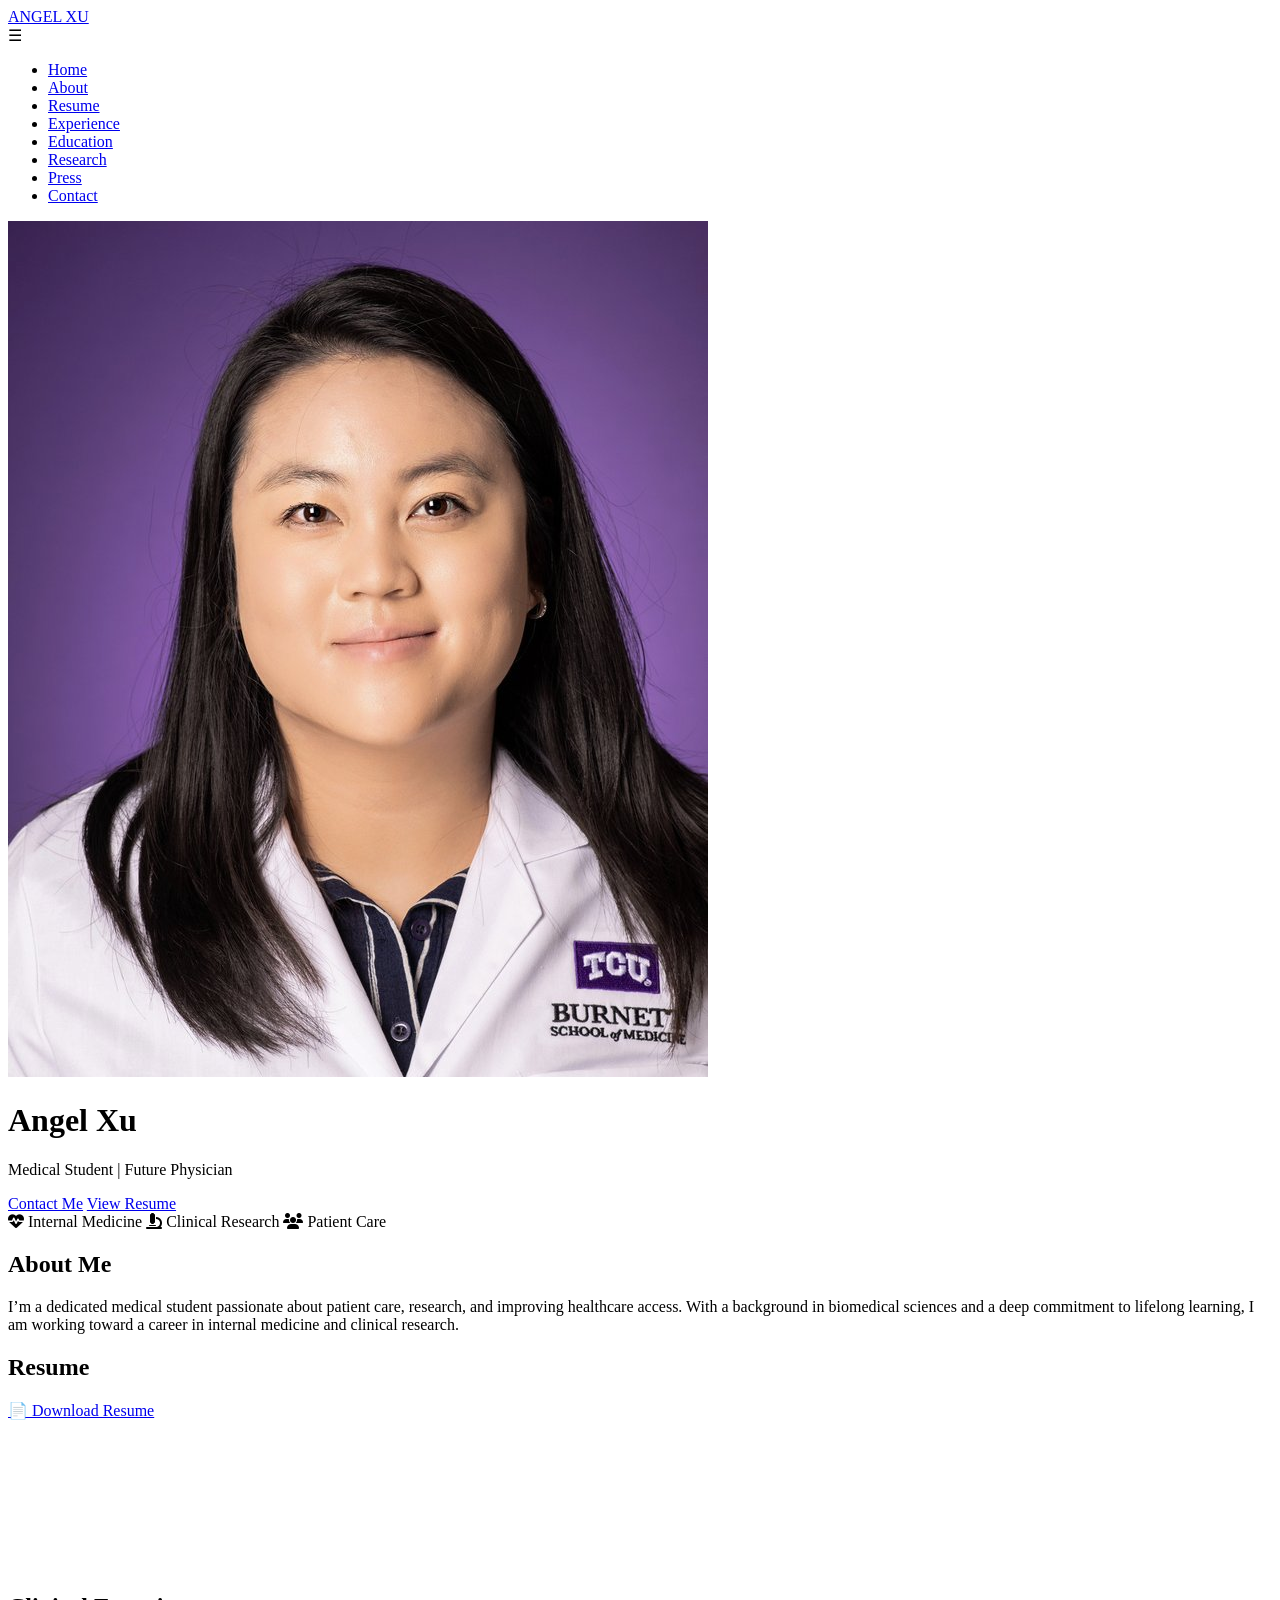
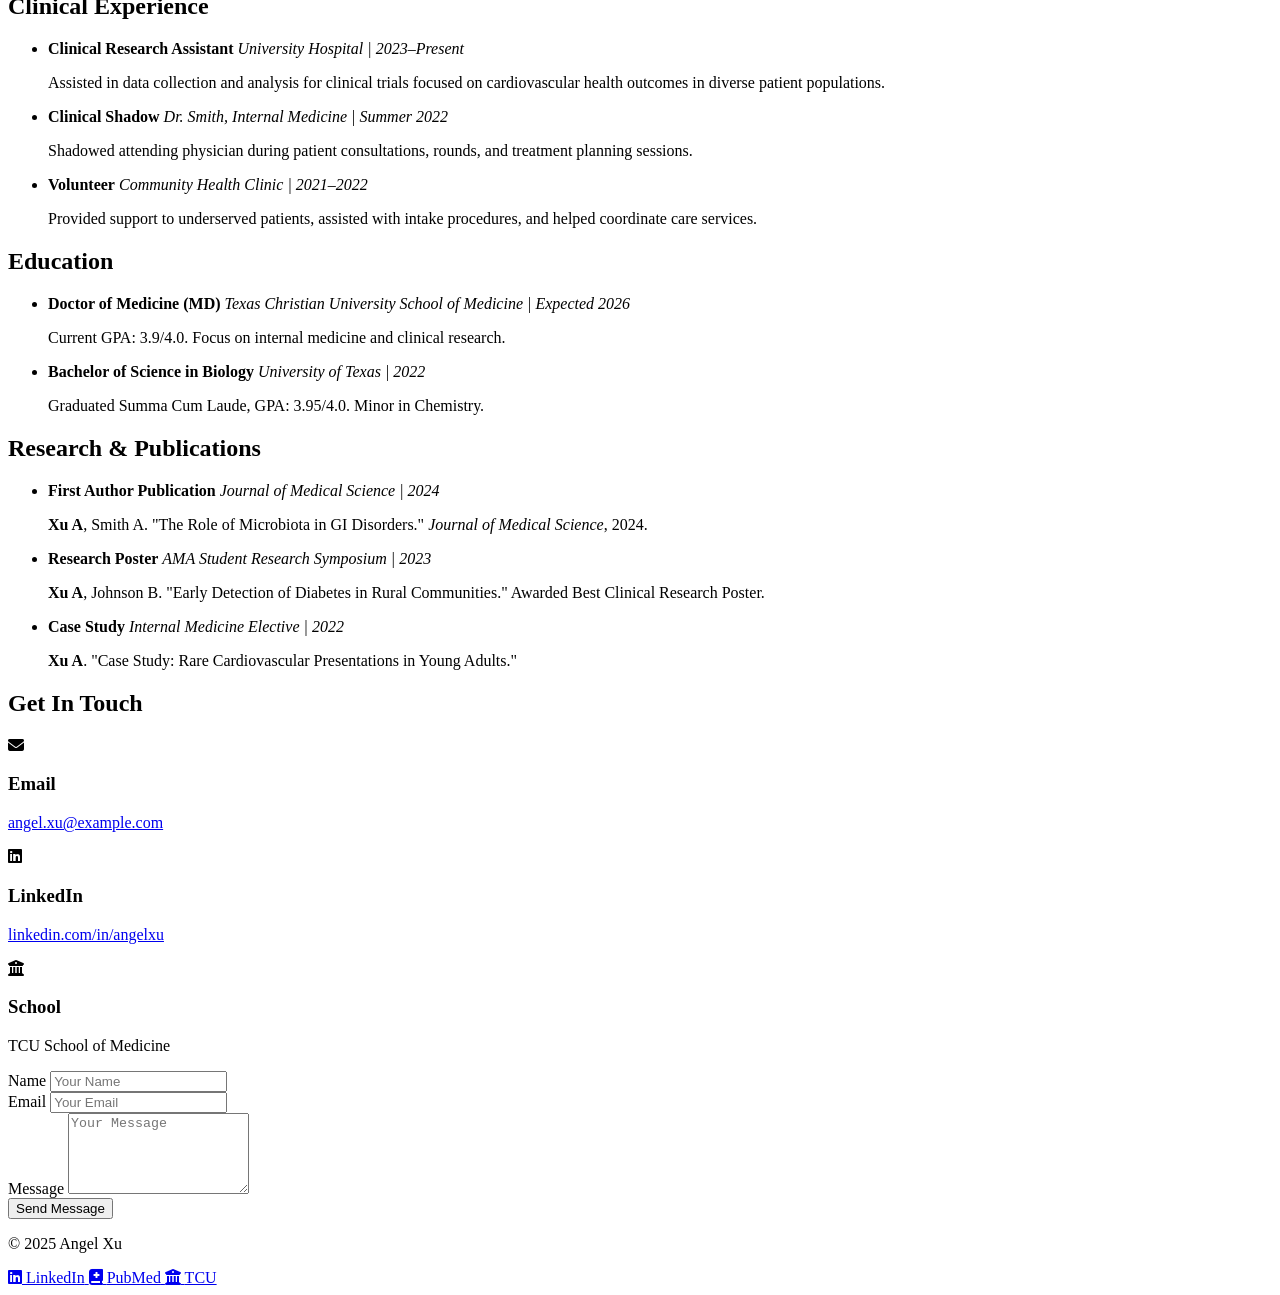
==== index.html @ 21e87ad9 "updates" ====
<!DOCTYPE html>
<html lang="en">
<head>
  <meta charset="UTF-8" />
  <meta name="viewport" content="width=device-width, initial-scale=1.0" />
  <title>Angel Xu | Medical Student</title>

  <!-- Fonts & Icons -->
  <link href="https://fonts.googleapis.com/css2?family=Inter:wght@400;600&family=Playfair+Display:wght@700&display=swap" rel="stylesheet">
  <link rel="stylesheet" href="https://cdnjs.cloudflare.com/ajax/libs/font-awesome/6.5.0/css/all.min.css">

  <!-- Stylesheet -->
  <link rel="stylesheet" href="style.css" />
</head>

<body>
  <!-- Navigation -->
  <nav>
    <div class="nav-container">
      <div class="nav-top">
        <a href="index.html" class="logo">ANGEL XU</a>
        <div class="menu-toggle" id="menu-toggle">&#9776;</div>
      </div>
      <ul class="nav-links" id="nav-links">
        <li><a href="/index.html" class="active">Home</a></li>
        <li><a href="/about.html">About</a></li>
        <li><a href="/resume.html">Resume</a></li>
        <li><a href="/experience.html">Experience</a></li>
        <li><a href="/education.html">Education</a></li>
        <li><a href="/research.html">Research</a></li>
        <li><a href="/press.html">Press</a></li>
        <li><a href="/contact.html">Contact</a></li>
      </ul>
    </div>
  </nav>

<!-- Hero Area using header tag instead of section -->
<header class="hero-area">
  <div class="profile-container">
    <div class="profile-content">
      <img src="/images/Angel_Sheu_Headshot.jpg" alt="Angel Xu Profile Photo" class="profile-img" />
      <div class="profile-text">
        <h1>Angel Xu</h1>
        <p class="tagline">Medical Student | Future Physician</p>
        <div class="profile-cta">
          <a href="#contact" class="primary-btn">Contact Me</a>
          <a href="/resume.html" class="secondary-btn">View Resume</a>
        </div>
      </div>
    </div>
    <div class="hero-badges">
      <span class="badge"><i class="fas fa-heartbeat"></i> Internal Medicine</span>
      <span class="badge"><i class="fas fa-microscope"></i> Clinical Research</span>
      <span class="badge"><i class="fas fa-users"></i> Patient Care</span>
    </div>
  </div>
</header>

  <!-- Main Content -->
  <main>
    <section id="about" class="card">
      <h2>About Me</h2>
      <p>
        I’m a dedicated medical student passionate about patient care, research, and improving healthcare access.
        With a background in biomedical sciences and a deep commitment to lifelong learning,
        I am working toward a career in internal medicine and clinical research.
      </p>
    </section>

    <section id="resume" class="card">
      <h2>Resume</h2>
      <a class="download-btn" href="resume.pdf" download>
        <span class="download-text">📄 Download Resume</span>
      </a>
      <div class="pdf-viewer">
        <iframe src="resume.pdf#toolbar=0" width="100%" height="100%" frameborder="0"></iframe>
      </div>
    </section>


<!-- Experience Section with improved format -->
<section id="experience" class="card">
  <h2>Clinical Experience</h2>
  <ul class="timeline-list">
    <li>
      <strong>Clinical Research Assistant</strong>
      <em>University Hospital | 2023–Present</em>
      <p>Assisted in data collection and analysis for clinical trials focused on cardiovascular health outcomes in diverse patient populations.</p>
    </li>
    <li>
      <strong>Clinical Shadow</strong>
      <em>Dr. Smith, Internal Medicine | Summer 2022</em>
      <p>Shadowed attending physician during patient consultations, rounds, and treatment planning sessions.</p>
    </li>
    <li>
      <strong>Volunteer</strong>
      <em>Community Health Clinic | 2021–2022</em>
      <p>Provided support to underserved patients, assisted with intake procedures, and helped coordinate care services.</p>
    </li>
  </ul>
</section>

<!-- Education Section with improved format -->
<section id="education" class="card">
  <h2>Education</h2>
  <ul class="timeline-list">
    <li>
      <strong>Doctor of Medicine (MD)</strong>
      <em>Texas Christian University School of Medicine | Expected 2026</em>
      <p>Current GPA: 3.9/4.0. Focus on internal medicine and clinical research.</p>
    </li>
    <li>
      <strong>Bachelor of Science in Biology</strong>
      <em>University of Texas | 2022</em>
      <p>Graduated Summa Cum Laude, GPA: 3.95/4.0. Minor in Chemistry.</p>
    </li>
  </ul>
</section>

<!-- Research Section with improved format -->
<section id="research" class="card">
  <h2>Research & Publications</h2>
  <ul class="timeline-list">
    <li>
      <strong>First Author Publication</strong>
      <em>Journal of Medical Science | 2024</em>
      <p><strong>Xu A</strong>, Smith A. "The Role of Microbiota in GI Disorders." <em>Journal of Medical Science</em>, 2024.</p>
    </li>
    <li>
      <strong>Research Poster</strong>
      <em>AMA Student Research Symposium | 2023</em>
      <p><strong>Xu A</strong>, Johnson B. "Early Detection of Diabetes in Rural Communities." Awarded Best Clinical Research Poster.</p>
    </li>
    <li>
      <strong>Case Study</strong>
      <em>Internal Medicine Elective | 2022</em>
      <p><strong>Xu A</strong>. "Case Study: Rare Cardiovascular Presentations in Young Adults."</p>
    </li>
  </ul>
</section>

<!-- Contact Section with Improved Icon Placement -->
<section id="contact" class="card">
  <h2>Get In Touch</h2>
  <div class="contact-container">
    <div class="contact-info">
      <div class="contact-item">
        <div class="contact-header">
          <i class="fas fa-envelope"></i>
          <h3>Email</h3>
        </div>
        <p><a href="mailto:angel.xu@example.com">angel.xu@example.com</a></p>
      </div>
      <div class="contact-item">
        <div class="contact-header">
          <i class="fab fa-linkedin"></i>
          <h3>LinkedIn</h3>
        </div>
        <p><a href="https://linkedin.com/in/angelxu" target="_blank">linkedin.com/in/angelxu</a></p>
      </div>
      <div class="contact-item">
        <div class="contact-header">
          <i class="fas fa-university"></i>
          <h3>School</h3>
        </div>
        <p>TCU School of Medicine</p>
      </div>
    </div>
    
    <div class="contact-form">
      <form id="contactForm">
        <div class="form-group">
          <label for="name">Name</label>
          <input type="text" id="name" placeholder="Your Name" required>
        </div>
        <div class="form-group">
          <label for="email">Email</label>
          <input type="email" id="email" placeholder="Your Email" required>
        </div>
        <div class="form-group">
          <label for="message">Message</label>
          <textarea id="message" placeholder="Your Message" rows="5" required></textarea>
        </div>
        <button type="submit" class="primary-btn">Send Message</button>
      </form>
    </div>
  </div>
</section>

  </main>

  <!-- Footer -->
  <footer>
    <p>&copy; 2025 Angel Xu</p>
    <div class="footer-content">
      <!-- Update with actual profile links -->
      <a href="https://www.linkedin.com/in/your-profile" target="_blank" aria-label="LinkedIn" class="footer-link swing">
        <i class="fab fa-linkedin"></i>
        <span>LinkedIn</span>
      </a>
      <a href="https://pubmed.ncbi.nlm.nih.gov/?term=Angelxu" target="_blank" aria-label="PubMed" class="footer-link swing">
        <i class="fas fa-book-medical"></i>
        <span>PubMed</span>
      </a>
      <a href="https://www.tcu.edu/" target="_blank" aria-label="TCU" class="footer-link swing">
        <i class="fas fa-university"></i>
        <span>TCU</span>
      </a>
    </div>
  </footer>

  <script>
    // Mobile navigation toggle
    document.getElementById('menu-toggle').addEventListener('click', function() {
      document.getElementById('nav-links').classList.toggle('active');
    });

    // Contact form handler
    // NOTE: this site has no backend, so this opens the visitor's email client
    // with the message pre-filled. Update CONTACT_EMAIL below to your real address.
    // For a form that submits without opening email (recommended long-term), wire this
    // up to a service like Formspree or Netlify Forms instead.
    const CONTACT_EMAIL = "angel.xu@example.com"; // TODO: replace with your real email

    document.getElementById('contactForm').addEventListener('submit', function(e) {
      e.preventDefault();

      const name = document.getElementById('name').value.trim();
      const email = document.getElementById('email').value.trim();
      const message = document.getElementById('message').value.trim();

      const subject = encodeURIComponent(`Portfolio contact from ${name}`);
      const body = encodeURIComponent(`${message}\n\n— ${name} (${email})`);

      window.location.href = `mailto:${CONTACT_EMAIL}?subject=${subject}&body=${body}`;
    });
  </script>
</body>
</html>
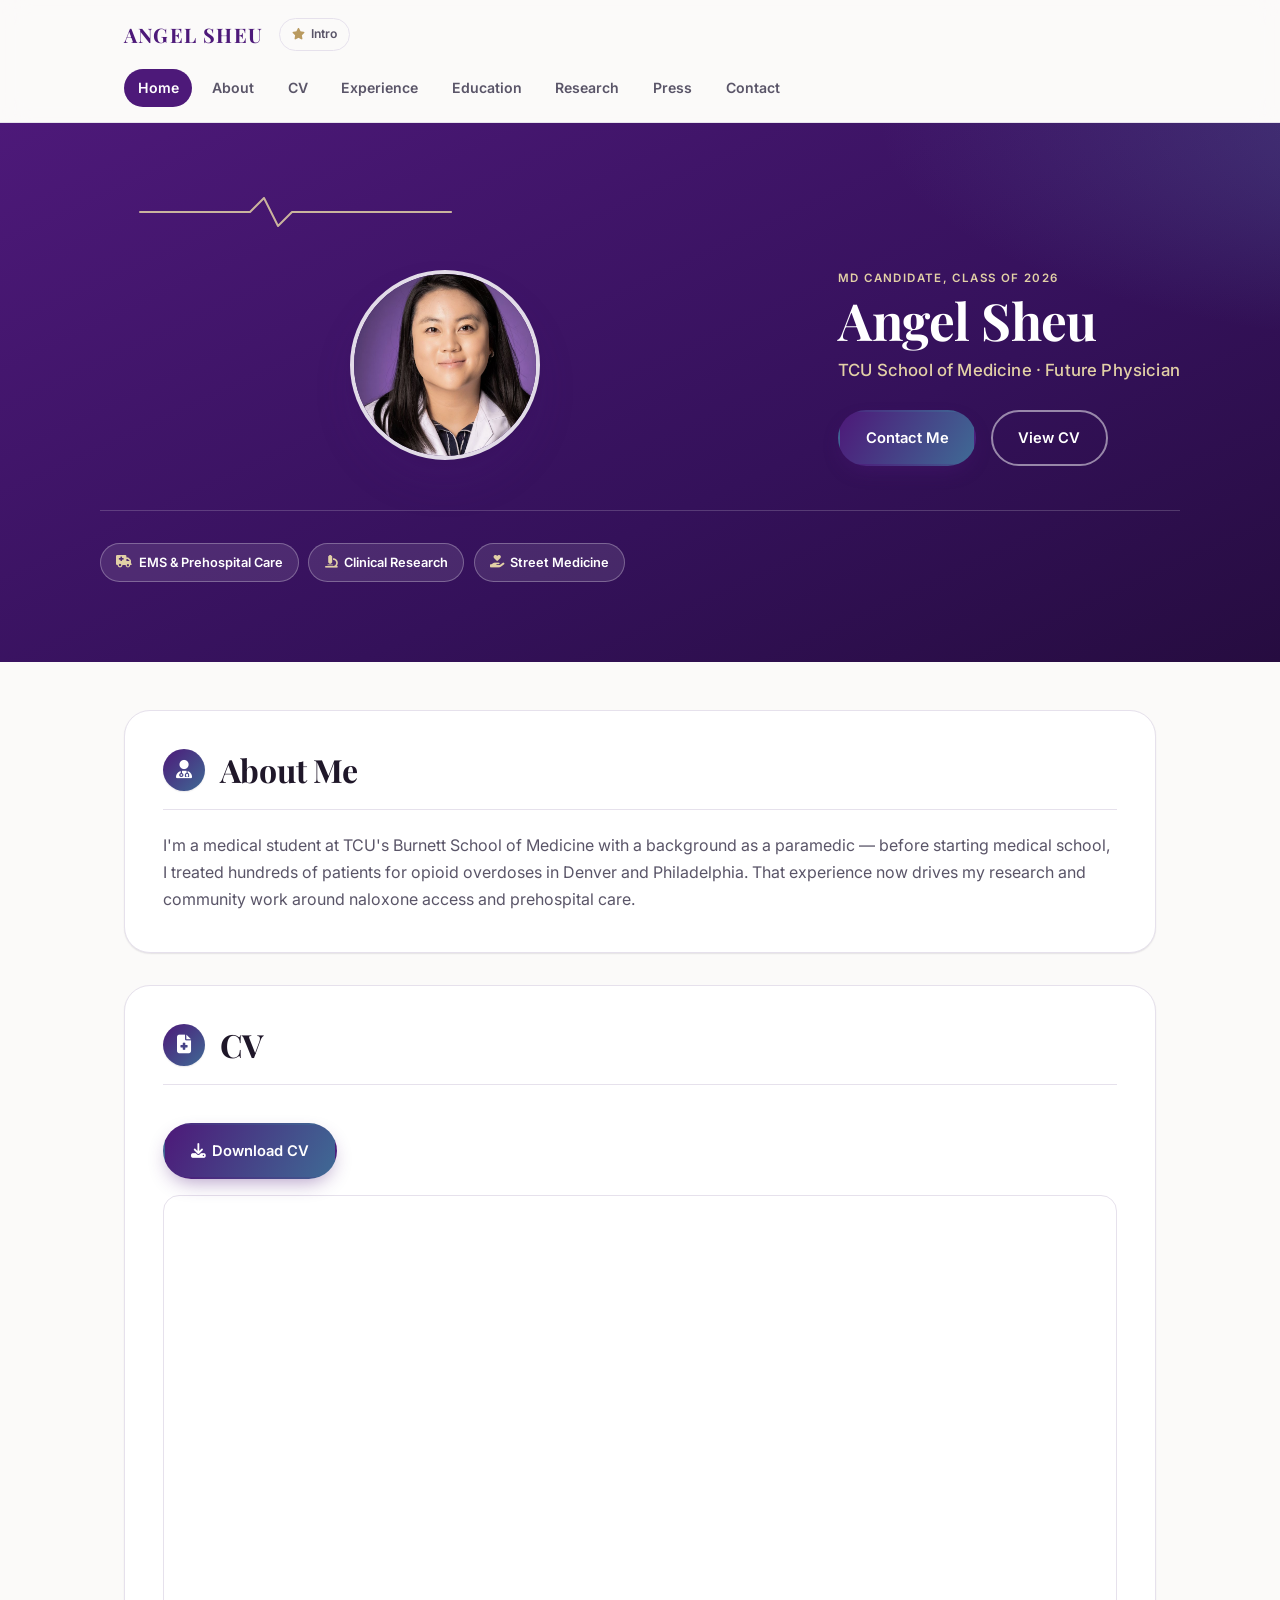
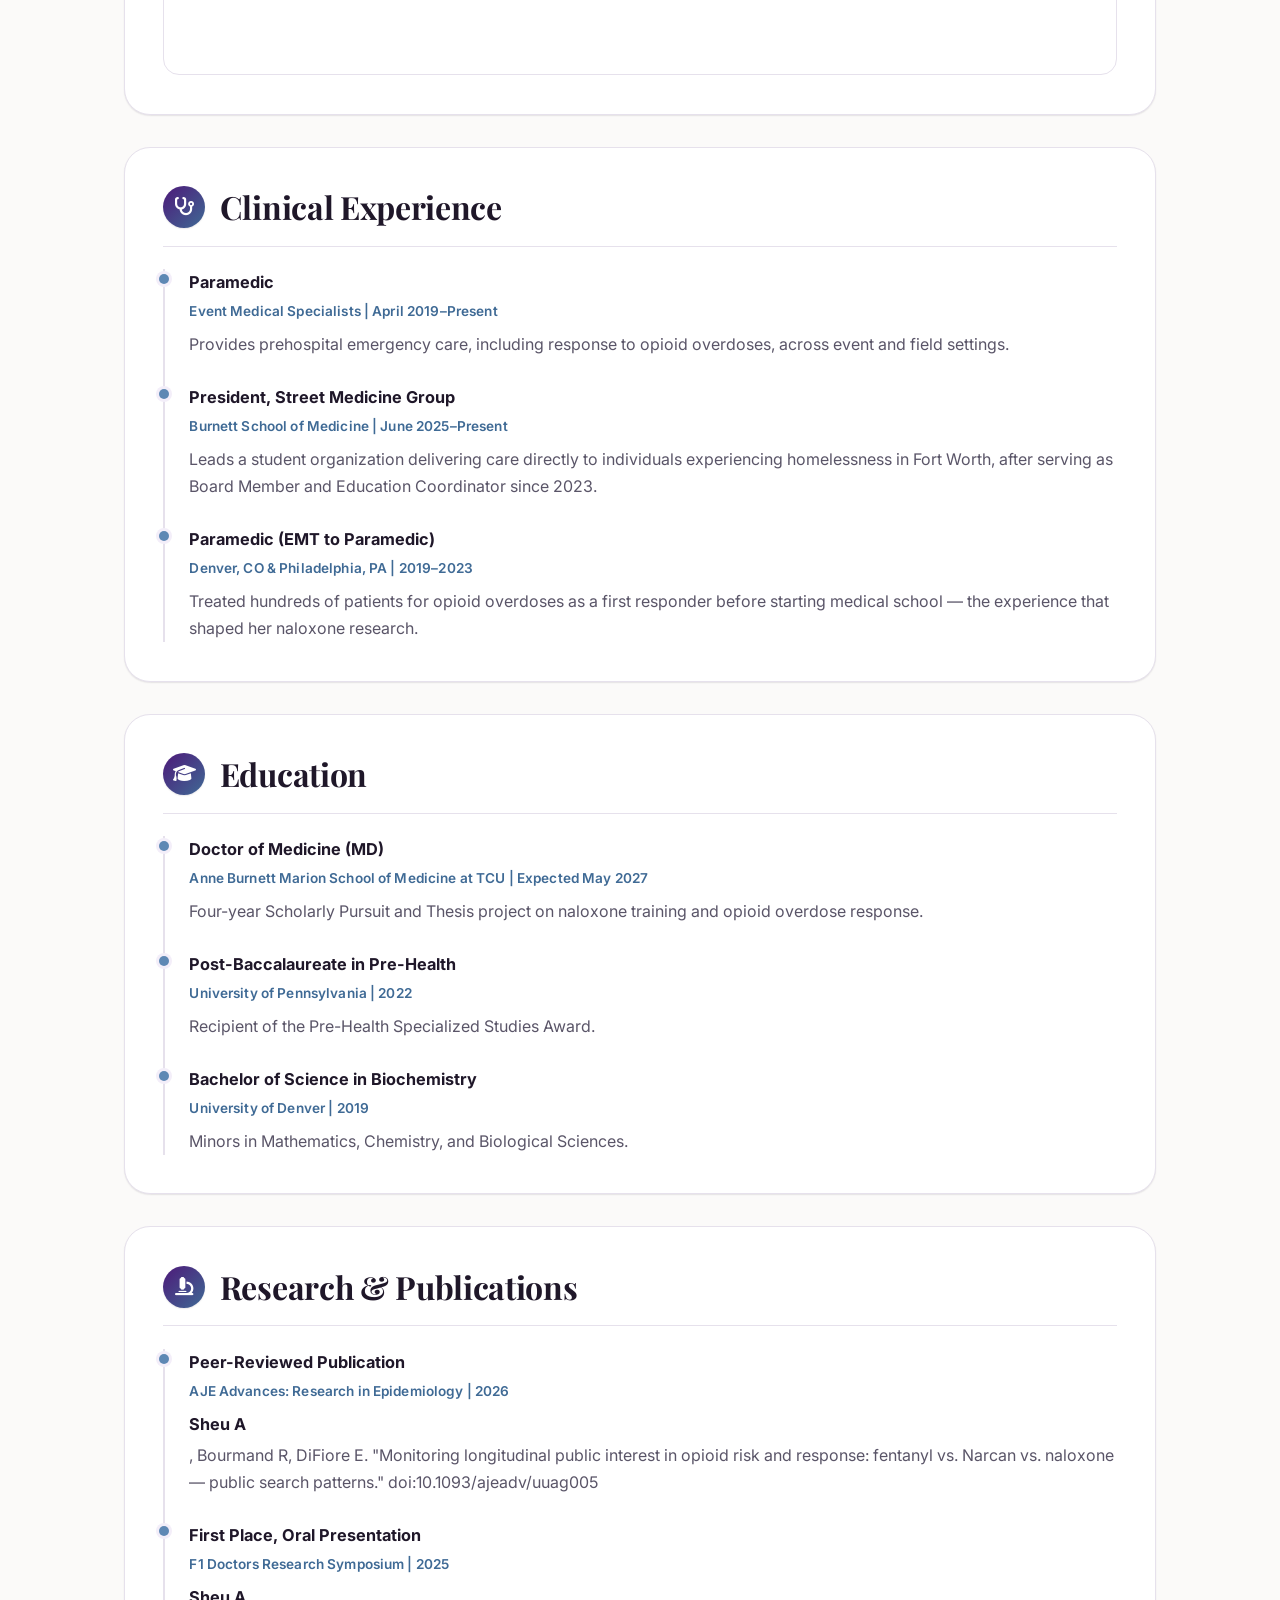
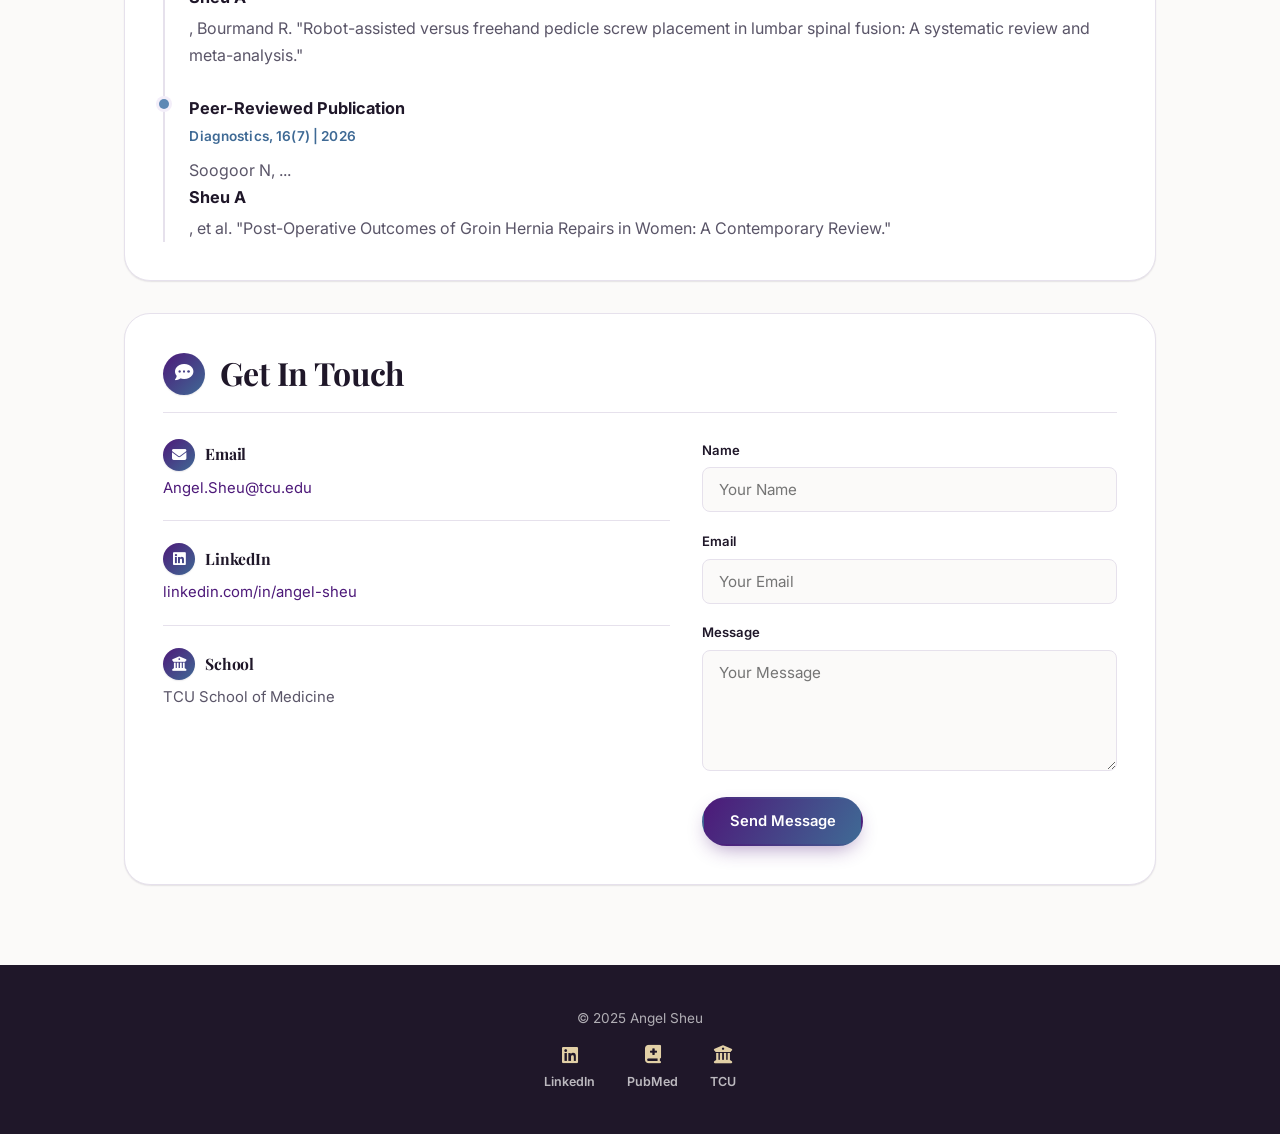
==== commit 04c02188: "update major" ====
--- a/index.html
+++ b/index.html
@@ -3,7 +3,12 @@
 <head>
   <meta charset="UTF-8" />
   <meta name="viewport" content="width=device-width, initial-scale=1.0" />
-  <title>Angel Xu | Medical Student</title>
+  <title>Angel Sheu | Medical Student</title>
+  <link rel="icon" type="image/svg+xml" href="favicon.svg">
+  <meta property="og:title" content="Angel Sheu | MD Candidate, TCU School of Medicine">
+  <meta property="og:description" content="Clinical experience, research, and education — the portfolio of a future physician at TCU School of Medicine.">
+  <meta property="og:image" content="images/Angel_Sheu_Headshot.jpg">
+  <meta property="og:type" content="website">
 
   <!-- Fonts & Icons -->
   <link href="https://fonts.googleapis.com/css2?family=Inter:wght@400;600&family=Playfair+Display:wght@700&display=swap" rel="stylesheet">
@@ -18,13 +23,18 @@
   <nav>
     <div class="nav-container">
       <div class="nav-top">
-        <a href="index.html" class="logo">ANGEL XU</a>
+        <div class="nav-brand">
+          <a href="index.html" class="logo">ANGEL SHEU</a>
+          <a href="landing.html" class="landing-link" aria-label="Back to landing page">
+            <i class="fas fa-star"></i><span>Intro</span>
+          </a>
+        </div>
         <div class="menu-toggle" id="menu-toggle">&#9776;</div>
       </div>
       <ul class="nav-links" id="nav-links">
         <li><a href="/index.html" class="active">Home</a></li>
         <li><a href="/about.html">About</a></li>
-        <li><a href="/resume.html">Resume</a></li>
+        <li><a href="/cv.html">CV</a></li>
         <li><a href="/experience.html">Experience</a></li>
         <li><a href="/education.html">Education</a></li>
         <li><a href="/research.html">Research</a></li>
@@ -37,111 +47,139 @@
 <!-- Hero Area using header tag instead of section -->
 <header class="hero-area">
   <div class="profile-container">
+    <svg class="ekg-line" viewBox="0 0 340 34" xmlns="http://www.w3.org/2000/svg" aria-hidden="true">
+      <path d="M0,17 L110,17 L124,3 L138,31 L152,17 L340,17" />
+    </svg>
     <div class="profile-content">
-      <img src="/images/Angel_Sheu_Headshot.jpg" alt="Angel Xu Profile Photo" class="profile-img" />
+      <img src="/images/Angel_Sheu_Headshot.jpg" alt="Angel Sheu Profile Photo" class="profile-img" />
       <div class="profile-text">
-        <h1>Angel Xu</h1>
-        <p class="tagline">Medical Student | Future Physician</p>
+        <span class="eyebrow" style="color: var(--buff);">MD Candidate, Class of 2026</span>
+        <h1>Angel Sheu</h1>
+        <p class="tagline">TCU School of Medicine · Future Physician</p>
         <div class="profile-cta">
           <a href="#contact" class="primary-btn">Contact Me</a>
-          <a href="/resume.html" class="secondary-btn">View Resume</a>
+          <a href="/cv.html" class="secondary-btn" style="border-color: rgba(255,255,255,0.5); color: #fff !important;">View CV</a>
         </div>
       </div>
     </div>
     <div class="hero-badges">
-      <span class="badge"><i class="fas fa-heartbeat"></i> Internal Medicine</span>
+      <span class="badge"><i class="fas fa-truck-medical"></i> EMS &amp; Prehospital Care</span>
       <span class="badge"><i class="fas fa-microscope"></i> Clinical Research</span>
-      <span class="badge"><i class="fas fa-users"></i> Patient Care</span>
+      <span class="badge"><i class="fas fa-hand-holding-heart"></i> Street Medicine</span>
     </div>
   </div>
 </header>
 
   <!-- Main Content -->
   <main>
+    <div class="container">
     <section id="about" class="card">
-      <h2>About Me</h2>
+      <div class="section-header">
+        <i class="fas fa-user-doctor"></i>
+        <h2>About Me</h2>
+      </div>
       <p>
-        I’m a dedicated medical student passionate about patient care, research, and improving healthcare access.
-        With a background in biomedical sciences and a deep commitment to lifelong learning,
-        I am working toward a career in internal medicine and clinical research.
+        I'm a medical student at TCU's Burnett School of Medicine with a background as a paramedic —
+        before starting medical school, I treated hundreds of patients for opioid overdoses in Denver and Philadelphia.
+        That experience now drives my research and community work around naloxone access and prehospital care.
       </p>
     </section>
 
-    <section id="resume" class="card">
-      <h2>Resume</h2>
-      <a class="download-btn" href="resume.pdf" download>
-        <span class="download-text">📄 Download Resume</span>
+    <section id="cv" class="card">
+      <div class="section-header">
+        <i class="fas fa-file-medical"></i>
+        <h2>CV</h2>
+      </div>
+      <a class="download-btn" href="CV%20(Angel%20Sheu).docx" download="CV (Angel Sheu).docx">
+        <span class="download-text"><i class="fas fa-download"></i> Download CV</span>
       </a>
       <div class="pdf-viewer">
-        <iframe src="resume.pdf#toolbar=0" width="100%" height="100%" frameborder="0"></iframe>
+        <iframe src="CV%20(Angel%20Sheu).pdf#toolbar=0" width="100%" height="100%" frameborder="0"></iframe>
       </div>
     </section>
 
 
 <!-- Experience Section with improved format -->
 <section id="experience" class="card">
-  <h2>Clinical Experience</h2>
+  <div class="section-header">
+    <i class="fas fa-stethoscope"></i>
+    <h2>Clinical Experience</h2>
+  </div>
   <ul class="timeline-list">
     <li>
-      <strong>Clinical Research Assistant</strong>
-      <em>University Hospital | 2023–Present</em>
-      <p>Assisted in data collection and analysis for clinical trials focused on cardiovascular health outcomes in diverse patient populations.</p>
-    </li>
-    <li>
-      <strong>Clinical Shadow</strong>
-      <em>Dr. Smith, Internal Medicine | Summer 2022</em>
-      <p>Shadowed attending physician during patient consultations, rounds, and treatment planning sessions.</p>
-    </li>
-    <li>
-      <strong>Volunteer</strong>
-      <em>Community Health Clinic | 2021–2022</em>
-      <p>Provided support to underserved patients, assisted with intake procedures, and helped coordinate care services.</p>
+      <strong>Paramedic</strong>
+      <em>Event Medical Specialists | April 2019–Present</em>
+      <p>Provides prehospital emergency care, including response to opioid overdoses, across event and field settings.</p>
+    </li>
+    <li>
+      <strong>President, Street Medicine Group</strong>
+      <em>Burnett School of Medicine | June 2025–Present</em>
+      <p>Leads a student organization delivering care directly to individuals experiencing homelessness in Fort Worth, after serving as Board Member and Education Coordinator since 2023.</p>
+    </li>
+    <li>
+      <strong>Paramedic (EMT to Paramedic)</strong>
+      <em>Denver, CO &amp; Philadelphia, PA | 2019–2023</em>
+      <p>Treated hundreds of patients for opioid overdoses as a first responder before starting medical school — the experience that shaped her naloxone research.</p>
     </li>
   </ul>
 </section>
 
 <!-- Education Section with improved format -->
 <section id="education" class="card">
-  <h2>Education</h2>
+  <div class="section-header">
+    <i class="fas fa-graduation-cap"></i>
+    <h2>Education</h2>
+  </div>
   <ul class="timeline-list">
     <li>
       <strong>Doctor of Medicine (MD)</strong>
-      <em>Texas Christian University School of Medicine | Expected 2026</em>
-      <p>Current GPA: 3.9/4.0. Focus on internal medicine and clinical research.</p>
-    </li>
-    <li>
-      <strong>Bachelor of Science in Biology</strong>
-      <em>University of Texas | 2022</em>
-      <p>Graduated Summa Cum Laude, GPA: 3.95/4.0. Minor in Chemistry.</p>
+      <em>Anne Burnett Marion School of Medicine at TCU | Expected May 2027</em>
+      <p>Four-year Scholarly Pursuit and Thesis project on naloxone training and opioid overdose response.</p>
+    </li>
+    <li>
+      <strong>Post-Baccalaureate in Pre-Health</strong>
+      <em>University of Pennsylvania | 2022</em>
+      <p>Recipient of the Pre-Health Specialized Studies Award.</p>
+    </li>
+    <li>
+      <strong>Bachelor of Science in Biochemistry</strong>
+      <em>University of Denver | 2019</em>
+      <p>Minors in Mathematics, Chemistry, and Biological Sciences.</p>
     </li>
   </ul>
 </section>
 
 <!-- Research Section with improved format -->
 <section id="research" class="card">
-  <h2>Research & Publications</h2>
+  <div class="section-header">
+    <i class="fas fa-microscope"></i>
+    <h2>Research & Publications</h2>
+  </div>
   <ul class="timeline-list">
     <li>
-      <strong>First Author Publication</strong>
-      <em>Journal of Medical Science | 2024</em>
-      <p><strong>Xu A</strong>, Smith A. "The Role of Microbiota in GI Disorders." <em>Journal of Medical Science</em>, 2024.</p>
-    </li>
-    <li>
-      <strong>Research Poster</strong>
-      <em>AMA Student Research Symposium | 2023</em>
-      <p><strong>Xu A</strong>, Johnson B. "Early Detection of Diabetes in Rural Communities." Awarded Best Clinical Research Poster.</p>
-    </li>
-    <li>
-      <strong>Case Study</strong>
-      <em>Internal Medicine Elective | 2022</em>
-      <p><strong>Xu A</strong>. "Case Study: Rare Cardiovascular Presentations in Young Adults."</p>
+      <strong>Peer-Reviewed Publication</strong>
+      <em>AJE Advances: Research in Epidemiology | 2026</em>
+      <p><strong>Sheu A</strong>, Bourmand R, DiFiore E. "Monitoring longitudinal public interest in opioid risk and response: fentanyl vs. Narcan vs. naloxone — public search patterns." doi:10.1093/ajeadv/uuag005</p>
+    </li>
+    <li>
+      <strong>First Place, Oral Presentation</strong>
+      <em>F1 Doctors Research Symposium | 2025</em>
+      <p><strong>Sheu A</strong>, Bourmand R. "Robot-assisted versus freehand pedicle screw placement in lumbar spinal fusion: A systematic review and meta-analysis."</p>
+    </li>
+    <li>
+      <strong>Peer-Reviewed Publication</strong>
+      <em>Diagnostics, 16(7) | 2026</em>
+      <p>Soogoor N, ... <strong>Sheu A</strong>, et al. "Post-Operative Outcomes of Groin Hernia Repairs in Women: A Contemporary Review."</p>
     </li>
   </ul>
 </section>
 
 <!-- Contact Section with Improved Icon Placement -->
 <section id="contact" class="card">
-  <h2>Get In Touch</h2>
+  <div class="section-header">
+    <i class="fas fa-comment-dots"></i>
+    <h2>Get In Touch</h2>
+  </div>
   <div class="contact-container">
     <div class="contact-info">
       <div class="contact-item">
@@ -149,18 +187,18 @@
           <i class="fas fa-envelope"></i>
           <h3>Email</h3>
         </div>
-        <p><a href="mailto:angel.xu@example.com">angel.xu@example.com</a></p>
+        <p><a href="mailto:Angel.Sheu@tcu.edu">Angel.Sheu@tcu.edu</a></p>
       </div>
       <div class="contact-item">
         <div class="contact-header">
           <i class="fab fa-linkedin"></i>
           <h3>LinkedIn</h3>
         </div>
-        <p><a href="https://linkedin.com/in/angelxu" target="_blank">linkedin.com/in/angelxu</a></p>
+        <p><a href="https://www.linkedin.com/in/angel-sheu-577776160/" target="_blank">linkedin.com/in/angel-sheu</a></p>
       </div>
       <div class="contact-item">
         <div class="contact-header">
-          <i class="fas fa-university"></i>
+          <i class="fas fa-building-columns"></i>
           <h3>School</h3>
         </div>
         <p>TCU School of Medicine</p>
@@ -187,53 +225,29 @@
   </div>
 </section>
 
+    </div>
   </main>
 
   <!-- Footer -->
   <footer>
-    <p>&copy; 2025 Angel Xu</p>
+    <p>&copy; 2025 Angel Sheu</p>
     <div class="footer-content">
       <!-- Update with actual profile links -->
-      <a href="https://www.linkedin.com/in/your-profile" target="_blank" aria-label="LinkedIn" class="footer-link swing">
+      <a href="https://www.linkedin.com/in/angel-sheu-577776160/" target="_blank" aria-label="LinkedIn" class="footer-link swing">
         <i class="fab fa-linkedin"></i>
         <span>LinkedIn</span>
       </a>
-      <a href="https://pubmed.ncbi.nlm.nih.gov/?term=Angelxu" target="_blank" aria-label="PubMed" class="footer-link swing">
+      <a href="https://pubmed.ncbi.nlm.nih.gov/?term=Sheu+Angel" target="_blank" aria-label="PubMed" class="footer-link swing">
         <i class="fas fa-book-medical"></i>
         <span>PubMed</span>
       </a>
       <a href="https://www.tcu.edu/" target="_blank" aria-label="TCU" class="footer-link swing">
-        <i class="fas fa-university"></i>
+        <i class="fas fa-building-columns"></i>
         <span>TCU</span>
       </a>
     </div>
   </footer>
 
-  <script>
-    // Mobile navigation toggle
-    document.getElementById('menu-toggle').addEventListener('click', function() {
-      document.getElementById('nav-links').classList.toggle('active');
-    });
-
-    // Contact form handler
-    // NOTE: this site has no backend, so this opens the visitor's email client
-    // with the message pre-filled. Update CONTACT_EMAIL below to your real address.
-    // For a form that submits without opening email (recommended long-term), wire this
-    // up to a service like Formspree or Netlify Forms instead.
-    const CONTACT_EMAIL = "angel.xu@example.com"; // TODO: replace with your real email
-
-    document.getElementById('contactForm').addEventListener('submit', function(e) {
-      e.preventDefault();
-
-      const name = document.getElementById('name').value.trim();
-      const email = document.getElementById('email').value.trim();
-      const message = document.getElementById('message').value.trim();
-
-      const subject = encodeURIComponent(`Portfolio contact from ${name}`);
-      const body = encodeURIComponent(`${message}\n\n— ${name} (${email})`);
-
-      window.location.href = `mailto:${CONTACT_EMAIL}?subject=${subject}&body=${body}`;
-    });
-  </script>
+  <script src="script.js" defer></script>
 </body>
 </html>
--- a/style.css
+++ b/style.css
@@ -0,0 +1,1532 @@
+/* ==========================================================================
+   Angel Sheu — Medical Student Portfolio
+   Design system grounded in TCU's official brand palette:
+   Horned Frog Purple (primary) + Trinity Blue & Brick Buff (Executive
+   secondary palette) — https://brand.tcu.edu
+   ========================================================================== */
+
+/* ---------- Design Tokens ---------- */
+:root {
+  /* TCU brand colors */
+  --purple: #4d1979;          /* Horned Frog Purple — PMS 268 C, official TCU primary */
+  --purple-deep: #34115a;     /* darker step for gradients & hover states */
+  --purple-pale: #f3eef9;     /* light tint for backgrounds, badge fills */
+  --purple-pale-2: #ece2f5;
+  --blue: #5e88b4;            /* Trinity Blue — TCU Executive secondary palette */
+  --blue-deep: #3f6a95;
+  --buff: #e2d0a6;            /* TCU Brick Buff — TCU Executive secondary palette */
+  --buff-deep: #b99a5f;
+
+  /* Neutrals */
+  --ink: #1f1729;             /* near-black w/ warm purple undertone, for headings */
+  --slate: #5a5568;           /* muted body copy */
+  --slate-light: #8b8696;
+  --line: #e6e1ec;            /* hairline borders/dividers */
+  --paper: #fbfaf9;           /* page background */
+  --white: #ffffff;
+
+  /* Type */
+  --font-display: 'Playfair Display', Georgia, 'Times New Roman', serif;
+  --font-body: 'Inter', -apple-system, BlinkMacSystemFont, 'Segoe UI', sans-serif;
+
+  /* Elevation */
+  --shadow-sm: 0 1px 2px rgba(31, 23, 41, 0.06), 0 1px 1px rgba(31, 23, 41, 0.04);
+  --shadow-md: 0 10px 30px -8px rgba(77, 25, 121, 0.16), 0 2px 8px rgba(31, 23, 41, 0.05);
+  --shadow-lg: 0 24px 48px -12px rgba(77, 25, 121, 0.22), 0 4px 12px rgba(31, 23, 41, 0.06);
+
+  /* Shape & motion */
+  --radius-sm: 8px;
+  --radius-md: 16px;
+  --radius-lg: 26px;
+  --ease: cubic-bezier(0.4, 0, 0.2, 1);
+}
+
+/* ---------- Reset & Base ---------- */
+* { box-sizing: border-box; }
+
+html {
+  scroll-behavior: smooth;
+  scroll-padding-top: 100px;
+}
+
+body {
+  margin: 0;
+  font-family: var(--font-body);
+  color: var(--slate);
+  background: var(--paper);
+  line-height: 1.7;
+  -webkit-font-smoothing: antialiased;
+  text-rendering: optimizeLegibility;
+}
+
+h1, h2, h3, h4 {
+  font-family: var(--font-display);
+  color: var(--ink);
+  line-height: 1.2;
+  margin: 0 0 0.6em 0;
+  font-weight: 700;
+  letter-spacing: -0.01em;
+}
+
+h1 { font-size: clamp(2.1rem, 1.6rem + 2vw, 3.4rem); }
+h2 { font-size: clamp(1.5rem, 1.3rem + 0.9vw, 2rem); }
+h3 { font-size: 1.15rem; font-weight: 700; }
+h4 { font-size: 1rem; font-weight: 700; }
+
+p { margin: 0 0 1em 0; }
+p:last-child { margin-bottom: 0; }
+
+a {
+  color: var(--purple);
+  text-decoration: none;
+  transition: color 0.2s var(--ease);
+}
+a:hover { color: var(--blue-deep); }
+
+img { max-width: 100%; display: block; }
+
+ul { list-style: none; margin: 0; padding: 0; }
+
+::selection { background: var(--purple); color: var(--white); }
+
+/* Accessible focus ring everywhere */
+a:focus-visible,
+button:focus-visible,
+input:focus-visible,
+textarea:focus-visible,
+[tabindex]:focus-visible {
+  outline: 2px solid var(--blue);
+  outline-offset: 3px;
+  border-radius: 4px;
+}
+
+@media (prefers-reduced-motion: reduce) {
+  html { scroll-behavior: auto; }
+  *, *::before, *::after {
+    animation-duration: 0.001ms !important;
+    animation-iteration-count: 1 !important;
+    transition-duration: 0.001ms !important;
+    scroll-behavior: auto !important;
+  }
+}
+
+/* Small caps / eyebrow utility voice — used for labels, badges, breadcrumbs */
+.eyebrow {
+  font-family: var(--font-body);
+  font-size: 0.72rem;
+  font-weight: 600;
+  letter-spacing: 0.12em;
+  text-transform: uppercase;
+  color: var(--blue-deep);
+}
+
+/* ---------- Layout ---------- */
+.container {
+  max-width: 1080px;
+  margin: 0 auto;
+  padding: 3rem 1.5rem 5rem;
+  display: flex;
+  flex-direction: column;
+  gap: 2rem;
+}
+
+.two-column {
+  display: grid;
+  grid-template-columns: 1fr 1fr;
+  gap: 2rem;
+}
+
+main { display: block; }
+
+/* ---------- Navigation ---------- */
+nav {
+  position: sticky;
+  top: 0;
+  z-index: 100;
+  background: rgba(251, 250, 249, 0.85);
+  backdrop-filter: blur(14px) saturate(160%);
+  -webkit-backdrop-filter: blur(14px) saturate(160%);
+  border-bottom: 1px solid var(--line);
+}
+
+.nav-container {
+  max-width: 1080px;
+  margin: 0 auto;
+  padding: 0 1.5rem;
+}
+
+.nav-top {
+  display: flex;
+  align-items: center;
+  justify-content: space-between;
+  padding: 1.1rem 0;
+}
+
+.logo {
+  font-family: var(--font-display);
+  font-weight: 700;
+  font-size: 1.25rem;
+  letter-spacing: 0.06em;
+  color: var(--purple) !important;
+  text-decoration: none !important;
+}
+
+.nav-brand { display: flex; align-items: center; gap: 1rem; }
+
+.landing-link {
+  display: inline-flex;
+  align-items: center;
+  gap: 0.35rem;
+  font-family: var(--font-body);
+  font-size: 0.76rem;
+  font-weight: 600;
+  color: var(--slate) !important;
+  border: 1px solid var(--line);
+  border-radius: 999px;
+  padding: 0.32rem 0.75rem;
+  transition: border-color 0.2s var(--ease), color 0.2s var(--ease), background 0.2s var(--ease);
+}
+.landing-link i { color: var(--buff-deep); font-size: 0.72rem; }
+.landing-link:hover {
+  border-color: var(--purple);
+  color: var(--purple) !important;
+  background: var(--purple-pale);
+}
+
+@media (max-width: 560px) {
+  .landing-link span { display: none; }
+  .landing-link { padding: 0.4rem; }
+}
+
+.menu-toggle {
+  display: none;
+  font-size: 1.5rem;
+  color: var(--purple);
+  cursor: pointer;
+  line-height: 1;
+  padding: 0.25rem;
+}
+
+.nav-links {
+  display: flex;
+  align-items: center;
+  gap: 0.4rem;
+  padding-bottom: 0.9rem;
+}
+
+.nav-links li a {
+  display: inline-block;
+  padding: 0.45rem 0.85rem;
+  border-radius: 999px;
+  font-size: 0.88rem;
+  font-weight: 600;
+  color: var(--slate);
+  transition: background 0.2s var(--ease), color 0.2s var(--ease);
+}
+
+.nav-links li a:hover { background: var(--purple-pale); color: var(--purple); }
+
+.nav-links li a.active {
+  background: var(--purple);
+  color: var(--white) !important;
+}
+
+@media (max-width: 860px) {
+  .menu-toggle { display: block; }
+  .nav-links {
+    flex-direction: column;
+    align-items: stretch;
+    gap: 0.2rem;
+    max-height: 0;
+    overflow: hidden;
+    padding-bottom: 0;
+    transition: max-height 0.35s var(--ease), padding 0.35s var(--ease);
+  }
+  .nav-links.active { max-height: 480px; padding-bottom: 1rem; }
+  .nav-links li a { display: block; }
+}
+
+/* ---------- Hero (index.html) ---------- */
+.hero-area {
+  position: relative;
+  background: linear-gradient(155deg, var(--purple) 0%, var(--purple-deep) 62%, #260c40 100%);
+  overflow: hidden;
+  padding: 4.5rem 1.5rem 5rem;
+}
+
+.hero-area::before {
+  content: "";
+  position: absolute;
+  inset: 0;
+  background:
+    radial-gradient(ellipse 60% 50% at 85% 0%, rgba(94, 136, 180, 0.35), transparent 60%),
+    radial-gradient(ellipse 45% 45% at 5% 100%, rgba(226, 208, 166, 0.14), transparent 60%);
+  pointer-events: none;
+}
+
+/* Heartbeat / vitals line — the signature motif, drawn in on load */
+.ekg-line {
+  position: relative;
+  z-index: 1;
+  width: 100%;
+  max-width: 420px;
+  height: 34px;
+  margin: 0 0 1.6rem;
+  opacity: 0.85;
+}
+.ekg-line path {
+  fill: none;
+  stroke: var(--buff);
+  stroke-width: 2;
+  stroke-linecap: round;
+  stroke-linejoin: round;
+  stroke-dasharray: 340;
+  stroke-dashoffset: 340;
+  animation: draw-ekg 1.8s var(--ease) 0.3s forwards;
+}
+@keyframes draw-ekg {
+  to { stroke-dashoffset: 0; }
+}
+
+.profile-container {
+  position: relative;
+  z-index: 1;
+  max-width: 1080px;
+  margin: 0 auto;
+}
+
+.profile-content {
+  display: flex;
+  align-items: center;
+  gap: 3rem;
+}
+
+.profile-content .profile-img {
+  width: 190px;
+  height: 190px;
+  flex-shrink: 0;
+  border: 4px solid rgba(255, 255, 255, 0.85);
+  box-shadow: var(--shadow-lg);
+}
+
+.profile-text h1 {
+  color: var(--white);
+  margin-bottom: 0.3rem;
+}
+
+.tagline {
+  font-family: var(--font-body);
+  font-size: 1.05rem;
+  font-weight: 500;
+  color: var(--buff);
+  margin-bottom: 1.6rem;
+  letter-spacing: 0.01em;
+}
+
+.profile-cta { display: flex; gap: 0.9rem; flex-wrap: wrap; }
+
+.hero-badges {
+  display: flex;
+  flex-wrap: wrap;
+  gap: 0.6rem;
+  margin-top: 2.75rem;
+  padding-top: 2rem;
+  border-top: 1px solid rgba(255, 255, 255, 0.18);
+}
+
+.hero-badges .badge {
+  background: rgba(255, 255, 255, 0.1);
+  border-color: rgba(255, 255, 255, 0.28);
+  color: var(--white);
+}
+.hero-badges .badge i { color: var(--buff); }
+
+@media (max-width: 720px) {
+  .profile-content { flex-direction: column; text-align: center; }
+  .profile-cta { justify-content: center; }
+  .hero-badges { justify-content: center; }
+  .ekg-line { margin-left: auto; margin-right: auto; }
+}
+
+/* ---------- Page Header (inner pages) ---------- */
+.page-header {
+  position: relative;
+  background: linear-gradient(120deg, var(--purple) 0%, var(--purple-deep) 100%);
+  padding: 3.2rem 1.5rem 3.6rem;
+  overflow: hidden;
+}
+
+.page-header::before {
+  content: "";
+  position: absolute;
+  inset: 0;
+  background: radial-gradient(ellipse 50% 60% at 90% 10%, rgba(94, 136, 180, 0.32), transparent 65%);
+  pointer-events: none;
+}
+
+.page-header::after {
+  content: "";
+  position: absolute;
+  left: 0; right: 0; bottom: 0;
+  height: 14px;
+  background-image: url("data:image/svg+xml,%3Csvg xmlns='http://www.w3.org/2000/svg' width='140' height='14' viewBox='0 0 140 14'%3E%3Cpolyline points='0,7 46,7 53,1 60,13 67,7 140,7' fill='none' stroke='%23e2d0a6' stroke-width='1.4' stroke-opacity='0.55'/%3E%3C/svg%3E");
+  background-repeat: repeat-x;
+  background-size: 140px 14px;
+  opacity: 0.8;
+}
+
+.header-container {
+  position: relative;
+  z-index: 1;
+  max-width: 1080px;
+  margin: 0 auto;
+}
+
+.page-header h1 { color: var(--white); margin-bottom: 0.5rem; }
+
+.breadcrumbs {
+  font-family: var(--font-body);
+  font-size: 0.82rem;
+  font-weight: 600;
+  color: rgba(255, 255, 255, 0.75);
+  letter-spacing: 0.03em;
+}
+.breadcrumbs a { color: rgba(255, 255, 255, 0.75); }
+.breadcrumbs a:hover { color: var(--white); }
+.breadcrumbs i { margin: 0 0.4em; font-size: 0.7em; }
+
+/* ---------- Card & Section Header ---------- */
+.card {
+  position: relative;
+  background: var(--white);
+  border: 1px solid var(--line);
+  border-radius: var(--radius-lg);
+  padding: 2.4rem;
+  box-shadow: var(--shadow-sm);
+  transition: box-shadow 0.3s var(--ease), transform 0.3s var(--ease);
+}
+
+.card::before {
+  content: "";
+  position: absolute;
+  top: 0; left: 2.4rem; right: 2.4rem;
+  height: 3px;
+  border-radius: 0 0 4px 4px;
+  background: linear-gradient(90deg, var(--purple), var(--blue));
+  opacity: 0;
+  transition: opacity 0.3s var(--ease);
+}
+
+.card:hover { box-shadow: var(--shadow-md); }
+.card:hover::before { opacity: 1; }
+
+.section-header {
+  display: flex;
+  align-items: center;
+  gap: 0.9rem;
+  margin-bottom: 1.4rem;
+  padding-bottom: 1.1rem;
+  border-bottom: 1px solid var(--line);
+}
+
+.section-header i {
+  display: flex;
+  align-items: center;
+  justify-content: center;
+  width: 42px;
+  height: 42px;
+  flex-shrink: 0;
+  border-radius: 50%;
+  background: linear-gradient(135deg, var(--purple), var(--blue-deep));
+  color: var(--white);
+  line-height: 1;
+  overflow: hidden;
+  font-size: 1.15rem;
+  box-shadow: var(--shadow-sm);
+}
+
+.section-header h2 { margin: 0; }
+
+/* scroll-reveal utility, toggled by script.js via IntersectionObserver */
+.reveal {
+  opacity: 0;
+  transform: translateY(22px);
+  transition: opacity 0.7s var(--ease), transform 0.7s var(--ease);
+}
+.reveal.is-visible { opacity: 1; transform: translateY(0); }
+
+/* ---------- Buttons ---------- */
+.primary-btn,
+.secondary-btn,
+.download-btn,
+button[type="submit"] {
+  display: inline-flex;
+  align-items: center;
+  gap: 0.5rem;
+  font-family: var(--font-body);
+  font-size: 0.92rem;
+  font-weight: 600;
+  padding: 0.85rem 1.6rem;
+  border-radius: 999px;
+  border: 2px solid transparent;
+  cursor: pointer;
+  transition: transform 0.2s var(--ease), box-shadow 0.2s var(--ease), background 0.2s var(--ease), color 0.2s var(--ease);
+}
+
+.primary-btn,
+.download-btn,
+button[type="submit"] {
+  background: linear-gradient(120deg, var(--purple), var(--blue-deep));
+  color: var(--white) !important;
+  box-shadow: 0 8px 20px -6px rgba(77, 25, 121, 0.45);
+}
+.primary-btn:hover,
+.download-btn:hover,
+button[type="submit"]:hover {
+  transform: translateY(-2px);
+  box-shadow: 0 12px 26px -6px rgba(77, 25, 121, 0.5);
+}
+
+.secondary-btn {
+  background: transparent;
+  border-color: var(--purple);
+  color: var(--purple) !important;
+}
+.secondary-btn:hover {
+  background: var(--purple-pale);
+  transform: translateY(-2px);
+}
+
+.button-group { display: flex; gap: 1rem; flex-wrap: wrap; margin-top: 1.6rem; }
+
+/* ---------- Timeline / Timeline List ---------- */
+.timeline-list li {
+  position: relative;
+  padding: 0 0 1.6rem 1.5rem;
+  border-left: 2px solid var(--line);
+}
+.timeline-list li:last-child { padding-bottom: 0; }
+.timeline-list li::before {
+  content: "";
+  position: absolute;
+  left: -6px;
+  top: 0.3em;
+  width: 10px;
+  height: 10px;
+  border-radius: 50%;
+  background: var(--blue);
+  box-shadow: 0 0 0 3px var(--purple-pale);
+}
+.timeline-list strong {
+  display: block;
+  color: var(--ink);
+  font-size: 1.02rem;
+  margin-bottom: 0.2rem;
+}
+.timeline-list em {
+  display: block;
+  font-style: normal;
+  color: var(--blue-deep);
+  font-weight: 600;
+  font-size: 0.85rem;
+  letter-spacing: 0.01em;
+  margin-bottom: 0.5rem;
+}
+.timeline-list p { color: var(--slate); }
+.timeline-list p a { font-weight: 600; white-space: nowrap; }
+
+.timeline { display: flex; flex-direction: column; gap: 1.8rem; }
+.timeline-item { display: flex; gap: 1.2rem; }
+.timeline-icon {
+  flex-shrink: 0;
+  width: 46px;
+  height: 46px;
+  border-radius: 50%;
+  display: flex;
+  align-items: center;
+  justify-content: center;
+  background: linear-gradient(135deg, var(--purple), var(--blue-deep));
+  color: var(--white);
+  line-height: 1;
+  overflow: hidden;
+  box-shadow: var(--shadow-sm);
+}
+.timeline-date {
+  font-size: 0.8rem;
+  font-weight: 700;
+  letter-spacing: 0.04em;
+  text-transform: uppercase;
+  color: var(--blue-deep);
+  margin-bottom: 0.25rem;
+}
+.institution-details { color: var(--slate-light); font-size: 0.92rem; margin-bottom: 0.6rem; }
+.achievement-list { display: flex; flex-direction: column; gap: 0.45rem; }
+.achievement { display: flex; align-items: flex-start; gap: 0.55rem; font-size: 0.92rem; }
+.achievement i { color: var(--buff-deep); margin-top: 0.25em; }
+
+/* ---------- Badges & Quote ---------- */
+.badges-container { display: flex; flex-wrap: wrap; gap: 0.5rem; margin-top: 1rem; }
+
+.badge {
+  display: inline-flex;
+  align-items: center;
+  gap: 0.4rem;
+  padding: 0.45rem 0.95rem;
+  border-radius: 999px;
+  background: var(--purple-pale);
+  border: 1px solid var(--purple-pale-2);
+  color: var(--purple);
+  font-size: 0.8rem;
+  font-weight: 600;
+}
+.badge i { color: var(--blue-deep); }
+
+.quote {
+  position: relative;
+  font-family: var(--font-display);
+  font-style: italic;
+  font-size: 1.15rem;
+  line-height: 1.6;
+  color: var(--ink);
+  background: var(--purple-pale);
+  border-left: 3px solid var(--purple);
+  border-radius: 0 var(--radius-sm) var(--radius-sm) 0;
+  padding: 1.2rem 1.5rem 1.2rem 2.4rem;
+  margin: 1.4rem 0;
+}
+.quote::before {
+  content: "\201C";
+  position: absolute;
+  left: 0.5rem;
+  top: 0.1rem;
+  font-size: 2.4rem;
+  color: var(--blue);
+  opacity: 0.55;
+  font-family: Georgia, serif;
+}
+
+/* ---------- Skill tags ---------- */
+.skills-section h3 {
+  margin-top: 1.6rem;
+  margin-bottom: 0.9rem;
+  font-size: 0.95rem;
+}
+.skills-section h3:first-child { margin-top: 0; }
+
+.skill-tags {
+  display: flex;
+  flex-wrap: wrap;
+  gap: 0.55rem;
+  margin-bottom: 0.4rem;
+}
+.skill-tag {
+  display: inline-flex;
+  align-items: center;
+  padding: 0.45rem 0.95rem;
+  border-radius: 999px;
+  background: var(--purple-pale);
+  border: 1px solid var(--purple-pale-2);
+  color: var(--purple);
+  font-size: 0.85rem;
+  font-weight: 600;
+  transition: transform 0.2s var(--ease), background 0.2s var(--ease), border-color 0.2s var(--ease);
+}
+.skill-tag:hover {
+  transform: translateY(-2px);
+  background: var(--purple-pale-2);
+  border-color: var(--purple);
+}
+
+/* ---------- List with icons (About > Passions) ---------- */
+.list-with-icons li {
+  display: flex;
+  gap: 1rem;
+  padding: 1rem 0;
+  border-bottom: 1px solid var(--line);
+}
+.list-with-icons li:last-child { border-bottom: none; padding-bottom: 0; }
+.list-with-icons li:first-child { padding-top: 0; }
+.list-with-icons > li > i {
+  flex-shrink: 0;
+  width: 40px;
+  height: 40px;
+  border-radius: 50%;
+  display: flex;
+  align-items: center;
+  justify-content: center;
+  background: linear-gradient(135deg, var(--purple), var(--blue-deep));
+  color: var(--white);
+  line-height: 1;
+  overflow: hidden;
+  font-size: 1rem;
+  box-shadow: var(--shadow-sm);
+}
+.list-content h3 { margin-bottom: 0.25rem; font-size: 1rem; }
+.list-content p { color: var(--slate); font-size: 0.93rem; }
+
+/* ---------- Interests / Resources grid ---------- */
+.interests-grid {
+  display: grid;
+  grid-template-columns: repeat(2, 1fr);
+  gap: 1.4rem;
+}
+.interest-item { display: flex; gap: 1rem; }
+.interest-icon {
+  flex-shrink: 0;
+  width: 44px;
+  height: 44px;
+  border-radius: var(--radius-sm);
+  display: flex;
+  align-items: center;
+  justify-content: center;
+  background: linear-gradient(135deg, var(--purple), var(--blue-deep));
+  color: var(--white);
+  line-height: 1;
+  overflow: hidden;
+  font-size: 1.05rem;
+  box-shadow: var(--shadow-sm);
+}
+.interest-text h3 { font-size: 0.98rem; margin-bottom: 0.25rem; }
+.interest-text p { font-size: 0.9rem; color: var(--slate); }
+
+/* ---------- About: intro / bio ---------- */
+.about-flex { display: flex; gap: 2.4rem; align-items: flex-start; }
+.about-image { flex-shrink: 0; text-align: center; }
+.about-bio { flex: 1; min-width: 0; }
+.profile-img {
+  width: 150px;
+  height: 150px;
+  border-radius: 50%;
+  object-fit: cover;
+  border: 4px solid var(--purple-pale-2);
+  box-shadow: var(--shadow-md);
+  margin: 0 auto;
+}
+.profile-img.large { width: 200px; height: 200px; }
+
+@media (max-width: 720px) {
+  .about-flex { flex-direction: column; align-items: center; text-align: center; }
+}
+
+/* ---------- Education: featured school & stats ---------- */
+.education-featured .featured-school {
+  display: flex;
+  gap: 1.8rem;
+  align-items: center;
+}
+.school-logo {
+  flex-shrink: 0;
+  width: 110px;
+  height: 110px;
+  border-radius: var(--radius-md);
+  background: linear-gradient(135deg, var(--purple), var(--blue-deep));
+  color: var(--white);
+  line-height: 1;
+  overflow: hidden;
+  display: flex;
+  flex-direction: column;
+  align-items: center;
+  justify-content: center;
+  gap: 0.3rem;
+  box-shadow: var(--shadow-md);
+}
+.school-logo i { font-size: 1.6rem; }
+.school-years { font-size: 0.72rem; font-weight: 700; letter-spacing: 0.04em; }
+.school-name { display: flex; align-items: center; gap: 0.9rem; flex-wrap: wrap; margin-bottom: 0.7rem; }
+.school-name h2 { margin: 0; }
+
+.stats-container {
+  display: flex;
+  gap: 1.5rem;
+  margin-top: 1.3rem;
+  flex-wrap: wrap;
+}
+.stat-item {
+  background: var(--purple-pale);
+  border-radius: var(--radius-sm);
+  padding: 0.8rem 1.3rem;
+  text-align: center;
+  min-width: 100px;
+}
+.stat-value {
+  font-family: var(--font-display);
+  font-weight: 700;
+  font-size: 1.2rem;
+  color: var(--purple);
+  display: flex;
+  align-items: center;
+  justify-content: center;
+  gap: 0.35rem;
+}
+.stat-label {
+  font-size: 0.72rem;
+  font-weight: 600;
+  letter-spacing: 0.05em;
+  text-transform: uppercase;
+  color: var(--slate-light);
+  margin-top: 0.2rem;
+}
+
+@media (max-width: 720px) {
+  .education-featured .featured-school { flex-direction: column; text-align: center; }
+}
+
+/* ---------- Course grid, rotations, certs, projects ---------- */
+.course-grid { display: grid; grid-template-columns: 1fr 1fr; gap: 2rem; }
+.course-category h3 { margin-bottom: 0.7rem; }
+.course-list li {
+  display: flex;
+  align-items: center;
+  gap: 0.55rem;
+  padding: 0.4rem 0;
+  font-size: 0.92rem;
+  color: var(--slate);
+}
+.course-list i { color: var(--blue); }
+
+.rotations-container { display: grid; grid-template-columns: 1fr 1fr; gap: 1.4rem; }
+.rotation-item {
+  background: var(--paper);
+  border: 1px solid var(--line);
+  border-radius: var(--radius-md);
+  padding: 1.3rem 1.4rem;
+}
+.rotation-header { display: flex; align-items: center; gap: 0.65rem; margin-bottom: 0.5rem; }
+.rotation-header i { color: var(--purple); }
+.rotation-header h3 { margin: 0; flex: 1; }
+.rotation-badge {
+  font-size: 0.7rem;
+  font-weight: 700;
+  padding: 0.25rem 0.65rem;
+  border-radius: 999px;
+  background: var(--blue);
+  color: var(--white);
+  white-space: nowrap;
+}
+.rotation-item p { font-size: 0.9rem; margin: 0; }
+
+.projects-container { display: flex; flex-direction: column; gap: 1.5rem; }
+.project-item { display: flex; gap: 1.2rem; }
+.project-icon {
+  flex-shrink: 0;
+  width: 46px;
+  height: 46px;
+  border-radius: 50%;
+  display: flex;
+  align-items: center;
+  justify-content: center;
+  background: linear-gradient(135deg, var(--purple), var(--blue-deep));
+  color: var(--white);
+  line-height: 1;
+  overflow: hidden;
+  font-size: 1.1rem;
+  box-shadow: var(--shadow-sm);
+}
+.project-meta { display: flex; gap: 1rem; flex-wrap: wrap; margin: 0.35rem 0 0.6rem; }
+.project-meta span {
+  font-size: 0.8rem;
+  font-weight: 600;
+  color: var(--blue-deep);
+  display: inline-flex;
+  align-items: center;
+  gap: 0.35rem;
+}
+.project-outcome {
+  display: flex;
+  align-items: center;
+  gap: 0.5rem;
+  font-size: 0.88rem;
+  font-weight: 600;
+  color: var(--purple);
+  margin-top: 0.6rem;
+}
+
+.cert-container { display: grid; grid-template-columns: 1fr 1fr; gap: 2rem; }
+.cert-group h3 { margin-bottom: 0.9rem; }
+.cert-items { display: flex; flex-direction: column; gap: 0.9rem; }
+.cert-item { display: flex; align-items: center; gap: 0.9rem; }
+.cert-icon {
+  flex-shrink: 0;
+  width: 38px;
+  height: 38px;
+  border-radius: 50%;
+  display: flex;
+  align-items: center;
+  justify-content: center;
+  background: linear-gradient(135deg, var(--purple), var(--blue-deep));
+  color: var(--white);
+  line-height: 1;
+  overflow: hidden;
+  font-size: 0.95rem;
+  box-shadow: var(--shadow-sm);
+}
+.cert-content h4 { margin-bottom: 0.1rem; }
+.cert-content p { font-size: 0.85rem; color: var(--slate-light); }
+
+.contact-cta {
+  text-align: center;
+  background: linear-gradient(120deg, var(--purple-pale), var(--purple-pale-2));
+  border-radius: var(--radius-lg);
+  padding: 2.4rem;
+}
+.contact-cta .button-group { justify-content: center; }
+
+/* ---------- CV page ---------- */
+.about-flex .profile-cta { margin-top: 1.3rem; }
+.pdf-container {
+  border-radius: var(--radius-md);
+  overflow: hidden;
+  border: 1px solid var(--line);
+  background: var(--paper);
+}
+.pdf-viewer, embed.pdf-viewer {
+  width: 100%;
+  height: 640px;
+  border: none;
+  display: block;
+}
+.pdf-fallback { text-align: center; padding: 1rem; margin: 0; }
+
+/* Homepage's inline PDF preview (index.html #cv) */
+#cv .pdf-viewer {
+  width: 100%;
+  height: 480px;
+  border-radius: var(--radius-md);
+  overflow: hidden;
+  border: 1px solid var(--line);
+  margin-top: 1rem;
+}
+#cv .pdf-viewer iframe { width: 100%; height: 100%; border: none; }
+#cv .download-btn { margin-top: 1rem; }
+#cv .download-text { display: inline-flex; align-items: center; gap: 0.4rem; }
+
+/* ---------- Contact page ---------- */
+.contact-container {
+  display: grid;
+  grid-template-columns: 1.1fr 0.9fr;
+  gap: 2rem;
+  margin-top: 1.6rem;
+}
+.contact-info { display: flex; flex-direction: column; gap: 1.4rem; }
+.contact-item { padding-bottom: 1.2rem; border-bottom: 1px solid var(--line); }
+.contact-item:last-child { border-bottom: none; padding-bottom: 0; }
+.contact-header { display: flex; align-items: center; gap: 0.6rem; margin-bottom: 0.3rem; }
+.contact-header i {
+  width: 32px;
+  height: 32px;
+  border-radius: 50%;
+  display: flex;
+  align-items: center;
+  justify-content: center;
+  background: linear-gradient(135deg, var(--purple), var(--blue-deep));
+  color: var(--white);
+  line-height: 1;
+  overflow: hidden;
+  font-size: 0.9rem;
+  box-shadow: var(--shadow-sm);
+}
+.contact-header h3 { margin: 0; font-size: 0.98rem; }
+.contact-item p { color: var(--slate); font-size: 0.93rem; }
+
+.linkedin-card {
+  background: linear-gradient(150deg, var(--purple), var(--purple-deep));
+  border-radius: var(--radius-md);
+  padding: 2rem 1.6rem;
+  text-align: center;
+  display: flex;
+  flex-direction: column;
+  align-items: center;
+  gap: 1rem;
+  box-shadow: var(--shadow-md);
+}
+.linkedin-card .profile-img {
+  width: 96px;
+  height: 96px;
+  border-color: rgba(255, 255, 255, 0.5);
+}
+.linkedin-card p:empty { display: none; }
+
+.map-container { display: grid; grid-template-columns: 1.2fr 1fr; gap: 1.6rem; align-items: center; }
+.responsive-map { border-radius: var(--radius-md); overflow: hidden; box-shadow: var(--shadow-sm); }
+.map-placeholder { width: 100%; height: 100%; object-fit: cover; aspect-ratio: 4 / 3; }
+.map-info p { margin-bottom: 1rem; }
+
+.social-connect { text-align: center; }
+.social-icons { display: flex; justify-content: center; gap: 1rem; flex-wrap: wrap; margin-top: 1.2rem; }
+.social-icon {
+  display: flex;
+  flex-direction: column;
+  align-items: center;
+  gap: 0.4rem;
+  width: 88px;
+  padding: 1rem 0.5rem;
+  border-radius: var(--radius-sm);
+  border: 1px solid var(--line);
+  color: var(--slate) !important;
+  font-size: 0.78rem;
+  font-weight: 600;
+  transition: border-color 0.2s var(--ease), color 0.2s var(--ease), transform 0.2s var(--ease);
+}
+.social-icon i { font-size: 1.3rem; color: var(--purple); }
+.social-icon:hover { border-color: var(--purple); color: var(--purple) !important; transform: translateY(-2px); }
+
+.faq-container { display: flex; flex-direction: column; gap: 0.7rem; }
+.faq-item { border: 1px solid var(--line); border-radius: var(--radius-sm); overflow: hidden; }
+.faq-question {
+  display: flex;
+  align-items: center;
+  gap: 0.9rem;
+  padding: 1rem 1.2rem;
+  cursor: pointer;
+  user-select: none;
+}
+.faq-question h3 { margin: 0; font-size: 0.98rem; flex: 1; }
+.faq-question i {
+  flex-shrink: 0;
+  width: 26px;
+  height: 26px;
+  border-radius: 50%;
+  background: linear-gradient(135deg, var(--purple), var(--blue-deep));
+  color: var(--white);
+  line-height: 1;
+  overflow: hidden;
+  display: flex;
+  align-items: center;
+  justify-content: center;
+  font-size: 0.75rem;
+  transition: transform 0.25s var(--ease);
+}
+.faq-item.active .faq-question i { background: var(--buff-deep); color: var(--white); }
+.faq-answer {
+  max-height: 0;
+  overflow: hidden;
+  padding: 0 1.2rem;
+  transition: max-height 0.3s var(--ease), padding 0.3s var(--ease);
+}
+.faq-item.active .faq-answer { max-height: 220px; padding: 0 1.2rem 1.1rem; }
+.faq-answer p { color: var(--slate); font-size: 0.93rem; }
+
+@media (max-width: 780px) {
+  .contact-container,
+  .map-container,
+  .course-grid,
+  .cert-container,
+  .rotations-container {
+    grid-template-columns: 1fr;
+  }
+}
+
+/* ---------- Forms ---------- */
+.form-group { margin-bottom: 1.1rem; }
+.form-group label {
+  display: block;
+  font-size: 0.82rem;
+  font-weight: 600;
+  color: var(--ink);
+  margin-bottom: 0.4rem;
+}
+.form-group input,
+.form-group textarea {
+  width: 100%;
+  font-family: var(--font-body);
+  font-size: 0.95rem;
+  color: var(--ink);
+  background: var(--paper);
+  border: 1px solid var(--line);
+  border-radius: var(--radius-sm);
+  padding: 0.75rem 1rem;
+  transition: border-color 0.2s var(--ease), box-shadow 0.2s var(--ease);
+}
+.form-group input:focus,
+.form-group textarea:focus {
+  outline: none;
+  border-color: var(--blue);
+  box-shadow: 0 0 0 3px rgba(94, 136, 180, 0.2);
+}
+.form-group textarea { resize: vertical; min-height: 110px; }
+
+/* ---------- Footer ---------- */
+footer {
+  background: var(--ink);
+  color: rgba(255, 255, 255, 0.65);
+  padding: 2.6rem 1.5rem;
+  text-align: center;
+}
+footer p { font-size: 0.85rem; margin-bottom: 1rem; }
+.footer-content {
+  display: flex;
+  justify-content: center;
+  gap: 2rem;
+  flex-wrap: wrap;
+}
+.footer-link {
+  display: flex;
+  flex-direction: column;
+  align-items: center;
+  gap: 0.4rem;
+  color: rgba(255, 255, 255, 0.7) !important;
+  font-size: 0.78rem;
+  font-weight: 600;
+}
+.footer-link i { font-size: 1.15rem; color: var(--buff); }
+.footer-link.swing:hover { color: var(--white) !important; }
+.footer-link.swing:hover i { animation: swing 0.6s var(--ease); }
+@keyframes swing {
+  20% { transform: rotate(12deg); }
+  40% { transform: rotate(-10deg); }
+  60% { transform: rotate(6deg); }
+  80% { transform: rotate(-4deg); }
+  100% { transform: rotate(0); }
+}
+
+/* ---------- Press page ---------- */
+.timeline-list li em + p a {
+  display: inline-flex;
+  align-items: center;
+  gap: 0.3rem;
+  margin-top: 0.3rem;
+  font-weight: 700;
+}
+
+/* ---------- Responsive ---------- */
+@media (max-width: 900px) {
+  .two-column,
+  .interests-grid { grid-template-columns: 1fr; }
+  .card { padding: 1.8rem; }
+}
+
+@media (max-width: 640px) {
+  .container { padding: 2rem 1.1rem 3.5rem; }
+  h1 { font-size: 2rem; }
+  .card { padding: 1.5rem; border-radius: var(--radius-md); }
+  .card::before { left: 1.5rem; right: 1.5rem; }
+  .button-group { flex-direction: column; }
+  .button-group a { justify-content: center; }
+}
+
+/* ---------- Print ---------- */
+@media print {
+  nav, footer, .menu-toggle, .ekg-line, .profile-cta, .button-group,
+  .contact-form, .faq-question i, iframe,
+  .scroll-progress, .back-to-top { display: none !important; }
+
+  body { background: #fff; color: #000; }
+  a { color: #000; text-decoration: underline; }
+
+  .hero-area {
+    background: none !important;
+    color: #000;
+    padding: 0 0 1.5rem;
+  }
+  .hero-area::before { display: none; }
+  .profile-text h1, .tagline, .eyebrow { color: #000 !important; }
+
+  .card {
+    box-shadow: none;
+    border: 1px solid #ccc;
+    break-inside: avoid;
+    page-break-inside: avoid;
+  }
+  .card::before { display: none; }
+}
+
+/* ---------- Landing / Splash Page ---------- */
+.landing-nav {
+  position: absolute;
+  top: 0; left: 0; right: 0;
+  z-index: 10;
+  display: flex;
+  align-items: center;
+  justify-content: space-between;
+  max-width: 1200px;
+  margin: 0 auto;
+  padding: 1.6rem 1.8rem;
+}
+.landing-nav .logo { color: var(--white) !important; }
+.landing-nav .skip-link {
+  font-size: 0.82rem;
+  font-weight: 600;
+  color: rgba(255, 255, 255, 0.75) !important;
+  border: 1px solid rgba(255, 255, 255, 0.35);
+  border-radius: 999px;
+  padding: 0.45rem 1rem;
+  transition: border-color 0.2s var(--ease), color 0.2s var(--ease);
+}
+.landing-nav .skip-link:hover { border-color: rgba(255, 255, 255, 0.8); color: var(--white) !important; }
+
+.landing-hero {
+  position: relative;
+  min-height: 94vh;
+  display: flex;
+  flex-direction: column;
+  align-items: center;
+  justify-content: center;
+  text-align: center;
+  overflow: hidden;
+  padding: 7rem 1.5rem 4rem;
+  background: linear-gradient(165deg, var(--purple) 0%, var(--purple-deep) 55%, #1c0836 100%);
+  color: var(--white);
+}
+.landing-hero::before {
+  content: "";
+  position: absolute;
+  inset: 0;
+  background:
+    radial-gradient(ellipse 55% 45% at 85% 8%, rgba(94, 136, 180, 0.4), transparent 60%),
+    radial-gradient(ellipse 50% 45% at 10% 95%, rgba(226, 208, 166, 0.16), transparent 60%);
+  pointer-events: none;
+}
+.landing-hero::after {
+  /* faint concentric ring, echoes the EKG signature without repeating it literally */
+  content: "";
+  position: absolute;
+  width: 900px; height: 900px;
+  border: 1px solid rgba(255, 255, 255, 0.06);
+  border-radius: 50%;
+  top: 50%; left: 50%;
+  transform: translate(-50%, -50%);
+}
+.landing-hero-inner { position: relative; z-index: 1; max-width: 760px; }
+.landing-hero .eyebrow { color: var(--buff); display: block; margin-bottom: 1.1rem; }
+.landing-hero h1 {
+  color: var(--white);
+  font-size: clamp(2.8rem, 2.1rem + 4vw, 5.2rem);
+  margin-bottom: 1rem;
+}
+.landing-hero .landing-sub {
+  max-width: 540px;
+  margin: 0 auto 2.4rem;
+  font-size: 1.15rem;
+  line-height: 1.65;
+  color: rgba(255, 255, 255, 0.82);
+}
+.landing-hero .profile-cta { justify-content: center; }
+
+.scroll-cue {
+  position: absolute;
+  bottom: 2.2rem; left: 50%;
+  transform: translateX(-50%);
+  z-index: 1;
+  display: flex;
+  flex-direction: column;
+  align-items: center;
+  gap: 0.5rem;
+  color: rgba(255, 255, 255, 0.6);
+  font-size: 0.7rem;
+  font-weight: 600;
+  letter-spacing: 0.14em;
+  text-transform: uppercase;
+}
+.scroll-cue i { animation: scroll-bounce 1.8s var(--ease) infinite; }
+@keyframes scroll-bounce {
+  0%, 100% { transform: translateY(0); opacity: 0.6; }
+  50% { transform: translateY(8px); opacity: 1; }
+}
+
+.media-section { padding: 5.5rem 1.5rem; max-width: 1180px; margin: 0 auto; }
+.media-section-header { text-align: center; max-width: 620px; margin: 0 auto 3.2rem; }
+.media-section-header .eyebrow { display: block; margin-bottom: 0.7rem; color: var(--blue-deep); }
+.media-section-header p { color: var(--slate); }
+
+.media-grid { display: grid; grid-template-columns: repeat(auto-fit, minmax(300px, 1fr)); gap: 1.8rem; }
+
+.media-card {
+  background: var(--white);
+  border: 1px solid var(--line);
+  border-radius: var(--radius-lg);
+  overflow: hidden;
+  box-shadow: var(--shadow-sm);
+  transition: transform 0.35s var(--ease), box-shadow 0.35s var(--ease);
+}
+.media-card:hover { transform: translateY(-6px); box-shadow: var(--shadow-lg); }
+
+.media-thumb {
+  position: relative;
+  aspect-ratio: 16 / 10;
+  background: linear-gradient(135deg, var(--purple-pale), var(--purple-pale-2));
+  display: flex;
+  align-items: center;
+  justify-content: center;
+}
+.media-thumb i.placeholder-icon { font-size: 2.2rem; color: var(--purple); opacity: 0.35; }
+.media-thumb .play-btn {
+  width: 56px; height: 56px;
+  border-radius: 50%;
+  background: rgba(255, 255, 255, 0.92);
+  display: flex; align-items: center; justify-content: center;
+  color: var(--purple);
+  font-size: 1.1rem;
+  box-shadow: var(--shadow-md);
+}
+.media-type-badge {
+  position: absolute;
+  top: 0.9rem; left: 0.9rem;
+  font-size: 0.65rem;
+  font-weight: 700;
+  letter-spacing: 0.08em;
+  text-transform: uppercase;
+  background: rgba(31, 23, 41, 0.72);
+  color: var(--white);
+  padding: 0.3rem 0.65rem;
+  border-radius: 999px;
+}
+.media-card-content { padding: 1.5rem 1.6rem 1.7rem; }
+.media-outlet {
+  display: block;
+  font-size: 0.72rem;
+  font-weight: 700;
+  letter-spacing: 0.08em;
+  text-transform: uppercase;
+  color: var(--blue-deep);
+  margin-bottom: 0.5rem;
+}
+.media-card-content h3 { font-size: 1.05rem; margin-bottom: 0.4rem; }
+.media-card-content .media-date { font-size: 0.8rem; color: var(--slate-light); margin-bottom: 0.7rem; }
+.media-card-content p { font-size: 0.88rem; color: var(--slate); }
+.media-link {
+  display: inline-flex;
+  align-items: center;
+  gap: 0.35rem;
+  margin-top: 0.8rem;
+  font-size: 0.85rem;
+  font-weight: 700;
+}
+
+.landing-cta-section {
+  text-align: center;
+  padding: 4.5rem 1.5rem 6rem;
+  background: linear-gradient(180deg, var(--paper), var(--purple-pale));
+}
+.landing-cta-section h2 { margin-bottom: 0.7rem; }
+.landing-cta-section p { max-width: 480px; margin: 0 auto 1.8rem; color: var(--slate); }
+.landing-cta-section .primary-btn { font-size: 1rem; padding: 1rem 2.2rem; }
+
+@media (max-width: 640px) {
+  .landing-hero { min-height: auto; padding: 6.5rem 1.2rem 4rem; }
+  .landing-nav { padding: 1.2rem; }
+}
+
+/* ---------- Animation polish ---------- */
+
+/* Hero entrance choreography — pure CSS, runs with or without JS,
+   respected by the prefers-reduced-motion override above. */
+@keyframes fade-up-in {
+  from { opacity: 0; transform: translateY(18px); }
+  to { opacity: 1; transform: translateY(0); }
+}
+
+.hero-area .eyebrow { animation: fade-up-in 0.7s var(--ease) 0.05s both; }
+.hero-area .profile-img { animation: fade-up-in 0.8s var(--ease) 0.05s both; }
+.hero-area h1 { animation: fade-up-in 0.7s var(--ease) 0.2s both; }
+.hero-area .tagline { animation: fade-up-in 0.7s var(--ease) 0.35s both; }
+.hero-area .profile-cta { animation: fade-up-in 0.7s var(--ease) 0.5s both; }
+.hero-area .hero-badges { animation: fade-up-in 0.7s var(--ease) 0.65s both; }
+.hero-area .hero-badges .badge:nth-child(1) { animation: fade-up-in 0.5s var(--ease) 0.75s both; }
+.hero-area .hero-badges .badge:nth-child(2) { animation: fade-up-in 0.5s var(--ease) 0.85s both; }
+.hero-area .hero-badges .badge:nth-child(3) { animation: fade-up-in 0.5s var(--ease) 0.95s both; }
+
+.landing-hero .eyebrow { animation: fade-up-in 0.7s var(--ease) 0.15s both; }
+.landing-hero h1 { animation: fade-up-in 0.8s var(--ease) 0.3s both; }
+.landing-hero .landing-sub { animation: fade-up-in 0.7s var(--ease) 0.5s both; }
+.landing-hero .profile-cta { animation: fade-up-in 0.7s var(--ease) 0.65s both; }
+.landing-nav { animation: fade-up-in 0.6s var(--ease) 0s both; }
+.scroll-cue { animation: fade-up-in 0.6s var(--ease) 1.1s both, scroll-bounce 1.8s var(--ease) 1.6s infinite; }
+
+/* Staggered reveal for repeated children, scoped under the JS-driven
+   .reveal/.is-visible pair already applied to their parent .card — this
+   keeps everything visible by default if JS never runs. */
+.reveal .timeline-list li,
+.reveal .stat-item,
+.reveal .cert-item,
+.reveal .rotation-item,
+.reveal .project-item,
+.reveal .interest-item,
+.reveal .badges-container .badge,
+.reveal .course-category {
+  opacity: 0;
+  transform: translateY(12px);
+  transition: opacity 0.55s var(--ease), transform 0.55s var(--ease);
+}
+.reveal.is-visible .timeline-list li,
+.reveal.is-visible .stat-item,
+.reveal.is-visible .cert-item,
+.reveal.is-visible .rotation-item,
+.reveal.is-visible .project-item,
+.reveal.is-visible .interest-item,
+.reveal.is-visible .badges-container .badge,
+.reveal.is-visible .course-category {
+  opacity: 1;
+  transform: translateY(0);
+}
+.reveal.is-visible .timeline-list li:nth-child(1) { transition-delay: 0.05s; }
+.reveal.is-visible .timeline-list li:nth-child(2) { transition-delay: 0.14s; }
+.reveal.is-visible .timeline-list li:nth-child(3) { transition-delay: 0.23s; }
+.reveal.is-visible .timeline-list li:nth-child(4) { transition-delay: 0.32s; }
+.reveal.is-visible .timeline-list li:nth-child(5) { transition-delay: 0.41s; }
+.reveal.is-visible .timeline-list li:nth-child(n+6) { transition-delay: 0.48s; }
+
+.reveal.is-visible .stat-item:nth-child(1),
+.reveal.is-visible .cert-item:nth-child(1),
+.reveal.is-visible .rotation-item:nth-child(1),
+.reveal.is-visible .project-item:nth-child(1),
+.reveal.is-visible .interest-item:nth-child(1),
+.reveal.is-visible .course-category:nth-child(1) { transition-delay: 0.05s; }
+.reveal.is-visible .stat-item:nth-child(2),
+.reveal.is-visible .cert-item:nth-child(2),
+.reveal.is-visible .rotation-item:nth-child(2),
+.reveal.is-visible .project-item:nth-child(2),
+.reveal.is-visible .interest-item:nth-child(2),
+.reveal.is-visible .course-category:nth-child(2) { transition-delay: 0.13s; }
+.reveal.is-visible .stat-item:nth-child(3),
+.reveal.is-visible .cert-item:nth-child(3),
+.reveal.is-visible .rotation-item:nth-child(3),
+.reveal.is-visible .project-item:nth-child(3),
+.reveal.is-visible .interest-item:nth-child(3),
+.reveal.is-visible .course-category:nth-child(3) { transition-delay: 0.21s; }
+.reveal.is-visible .stat-item:nth-child(4),
+.reveal.is-visible .cert-item:nth-child(4),
+.reveal.is-visible .rotation-item:nth-child(4),
+.reveal.is-visible .project-item:nth-child(4),
+.reveal.is-visible .interest-item:nth-child(4),
+.reveal.is-visible .course-category:nth-child(4) { transition-delay: 0.29s; }
+
+.reveal.is-visible .badges-container .badge:nth-child(1) { transition-delay: 0.05s; }
+.reveal.is-visible .badges-container .badge:nth-child(2) { transition-delay: 0.11s; }
+.reveal.is-visible .badges-container .badge:nth-child(3) { transition-delay: 0.17s; }
+.reveal.is-visible .badges-container .badge:nth-child(4) { transition-delay: 0.23s; }
+.reveal.is-visible .badges-container .badge:nth-child(5) { transition-delay: 0.29s; }
+.reveal.is-visible .badges-container .badge:nth-child(n+6) { transition-delay: 0.35s; }
+
+/* Media grid cards reveal individually, so the stagger lives on the
+   card itself rather than a shared ancestor. */
+.media-grid .media-card:nth-child(1) { transition-delay: 0s; }
+.media-grid .media-card:nth-child(2) { transition-delay: 0.08s; }
+.media-grid .media-card:nth-child(3) { transition-delay: 0.16s; }
+.media-grid .media-card:nth-child(4) { transition-delay: 0.24s; }
+.media-grid .media-card:nth-child(5) { transition-delay: 0.32s; }
+
+/* Micro-interactions */
+.card { transform: translateY(0); }
+.card:hover { transform: translateY(-3px); }
+
+.primary-btn:active, .secondary-btn:active, .download-btn:active,
+button[type="submit"]:active { transform: scale(0.97); }
+
+.logo { display: inline-block; transition: transform 0.25s var(--ease); }
+.logo:hover { transform: scale(1.04); opacity: 0.85; }
+
+.nav-links li a { position: relative; }
+.social-icon, .footer-link { transition: transform 0.25s var(--ease), color 0.2s var(--ease), border-color 0.2s var(--ease); }
+
+.media-thumb .play-btn { transition: transform 0.3s var(--ease); }
+.media-card:hover .play-btn { transform: scale(1.12); }
+.media-card:hover .placeholder-icon { transform: scale(1.08); }
+.media-thumb i.placeholder-icon { transition: transform 0.3s var(--ease); }
+
+/* ==========================================================================
+   Animation & Micro-interactions
+   ========================================================================== */
+
+/* ---- Hero entrance: staggered fade-up on page load ---- */
+@keyframes fade-up {
+  from { opacity: 0; transform: translateY(18px); }
+  to   { opacity: 1; transform: translateY(0); }
+}
+@keyframes fade-scale-in {
+  from { opacity: 0; transform: scale(0.92); }
+  to   { opacity: 1; transform: scale(1); }
+}
+
+.hero-area .eyebrow, .hero-area h1, .hero-area .tagline,
+.hero-area .profile-cta, .hero-area .hero-badges,
+.landing-hero .eyebrow, .landing-hero h1, .landing-hero .landing-sub,
+.landing-hero .profile-cta {
+  opacity: 0;
+  animation: fade-up 0.85s var(--ease) forwards;
+}
+.hero-area .eyebrow, .landing-hero .eyebrow   { animation-delay: 0.45s; }
+.hero-area h1, .landing-hero h1               { animation-delay: 0.6s; }
+.hero-area .tagline, .landing-hero .landing-sub { animation-delay: 0.75s; }
+.hero-area .profile-cta, .landing-hero .profile-cta { animation-delay: 0.9s; }
+.hero-area .hero-badges                       { animation-delay: 1.05s; }
+
+.hero-area .profile-content .profile-img {
+  opacity: 0;
+  animation: fade-scale-in 0.9s var(--ease) 0.25s forwards;
+}
+.scroll-cue { opacity: 0; animation: fade-up 0.8s var(--ease) 1.3s forwards; }
+
+/* ---- Cascading reveal for list-style children, once the parent card is visible ---- */
+.timeline-list li, .timeline-item, .cert-items .cert-item,
+.projects-container .project-item, .rotations-container .rotation-item,
+.interests-grid .interest-item, .stats-container .stat-item,
+.badges-container .badge, .media-grid .media-card, .course-list li {
+  transform: translateY(16px);
+  transition: transform 0.6s var(--ease);
+}
+.is-visible .timeline-list li, .is-visible .timeline-item,
+.is-visible .cert-items .cert-item, .is-visible .projects-container .project-item,
+.is-visible .rotations-container .rotation-item, .is-visible .interests-grid .interest-item,
+.is-visible .stats-container .stat-item, .is-visible .badges-container .badge,
+.is-visible .media-grid .media-card, .is-visible .course-list li {
+  transform: translateY(0);
+}
+:is(.timeline-list, .cert-items, .projects-container, .rotations-container,
+    .interests-grid, .stats-container, .badges-container, .media-grid, .course-list)
+  > :nth-child(1) { transition-delay: 0.04s; }
+:is(.timeline-list, .cert-items, .projects-container, .rotations-container,
+    .interests-grid, .stats-container, .badges-container, .media-grid, .course-list)
+  > :nth-child(2) { transition-delay: 0.11s; }
+:is(.timeline-list, .cert-items, .projects-container, .rotations-container,
+    .interests-grid, .stats-container, .badges-container, .media-grid, .course-list)
+  > :nth-child(3) { transition-delay: 0.18s; }
+:is(.timeline-list, .cert-items, .projects-container, .rotations-container,
+    .interests-grid, .stats-container, .badges-container, .media-grid, .course-list)
+  > :nth-child(4) { transition-delay: 0.25s; }
+:is(.timeline-list, .cert-items, .projects-container, .rotations-container,
+    .interests-grid, .stats-container, .badges-container, .media-grid, .course-list)
+  > :nth-child(5) { transition-delay: 0.32s; }
+:is(.timeline-list, .cert-items, .projects-container, .rotations-container,
+    .interests-grid, .stats-container, .badges-container, .media-grid, .course-list)
+  > :nth-child(n+6) { transition-delay: 0.38s; }
+
+/* ---- Hover micro-interactions ---- */
+.badge { transition: transform 0.25s var(--ease), box-shadow 0.25s var(--ease); }
+.badge:hover { transform: translateY(-3px); box-shadow: var(--shadow-sm); }
+
+.section-header i { transition: transform 0.35s var(--ease); }
+.card:hover .section-header i { transform: scale(1.15) rotate(-8deg); }
+
+.timeline-icon, .project-icon, .cert-icon, .contact-header i, .rotation-header i {
+  transition: transform 0.3s var(--ease);
+}
+.timeline-item:hover .timeline-icon,
+.project-item:hover .project-icon,
+.cert-item:hover .cert-icon { transform: scale(1.1); }
+
+.interest-icon { transition: transform 0.3s var(--ease); }
+.interest-item:hover .interest-icon { transform: scale(1.15) rotate(-6deg); }
+
+.media-thumb .placeholder-icon, .media-thumb .play-btn {
+  transition: transform 0.35s var(--ease);
+}
+.media-card:hover .placeholder-icon { transform: scale(1.12); }
+.media-card:hover .play-btn { transform: scale(1.12); }
+
+.linkedin-card .profile-img, .about-image .profile-img {
+  transition: transform 0.4s var(--ease);
+}
+.linkedin-card:hover .profile-img, .about-image:hover .profile-img { transform: scale(1.04); }
+
+.stat-item { transition: transform 0.25s var(--ease); }
+.stat-item:hover { transform: translateY(-3px); }
+
+/* ---- Ambient hero gradient drift (very slow, purely decorative) ---- */
+@keyframes drift {
+  0%, 100% { background-position: 0% 0%, 0% 0%; }
+  50%      { background-position: 4% 3%, -3% -2%; }
+}
+.hero-area::before, .landing-hero::before {
+  background-size: 140% 140%;
+  animation: drift 22s ease-in-out infinite;
+}
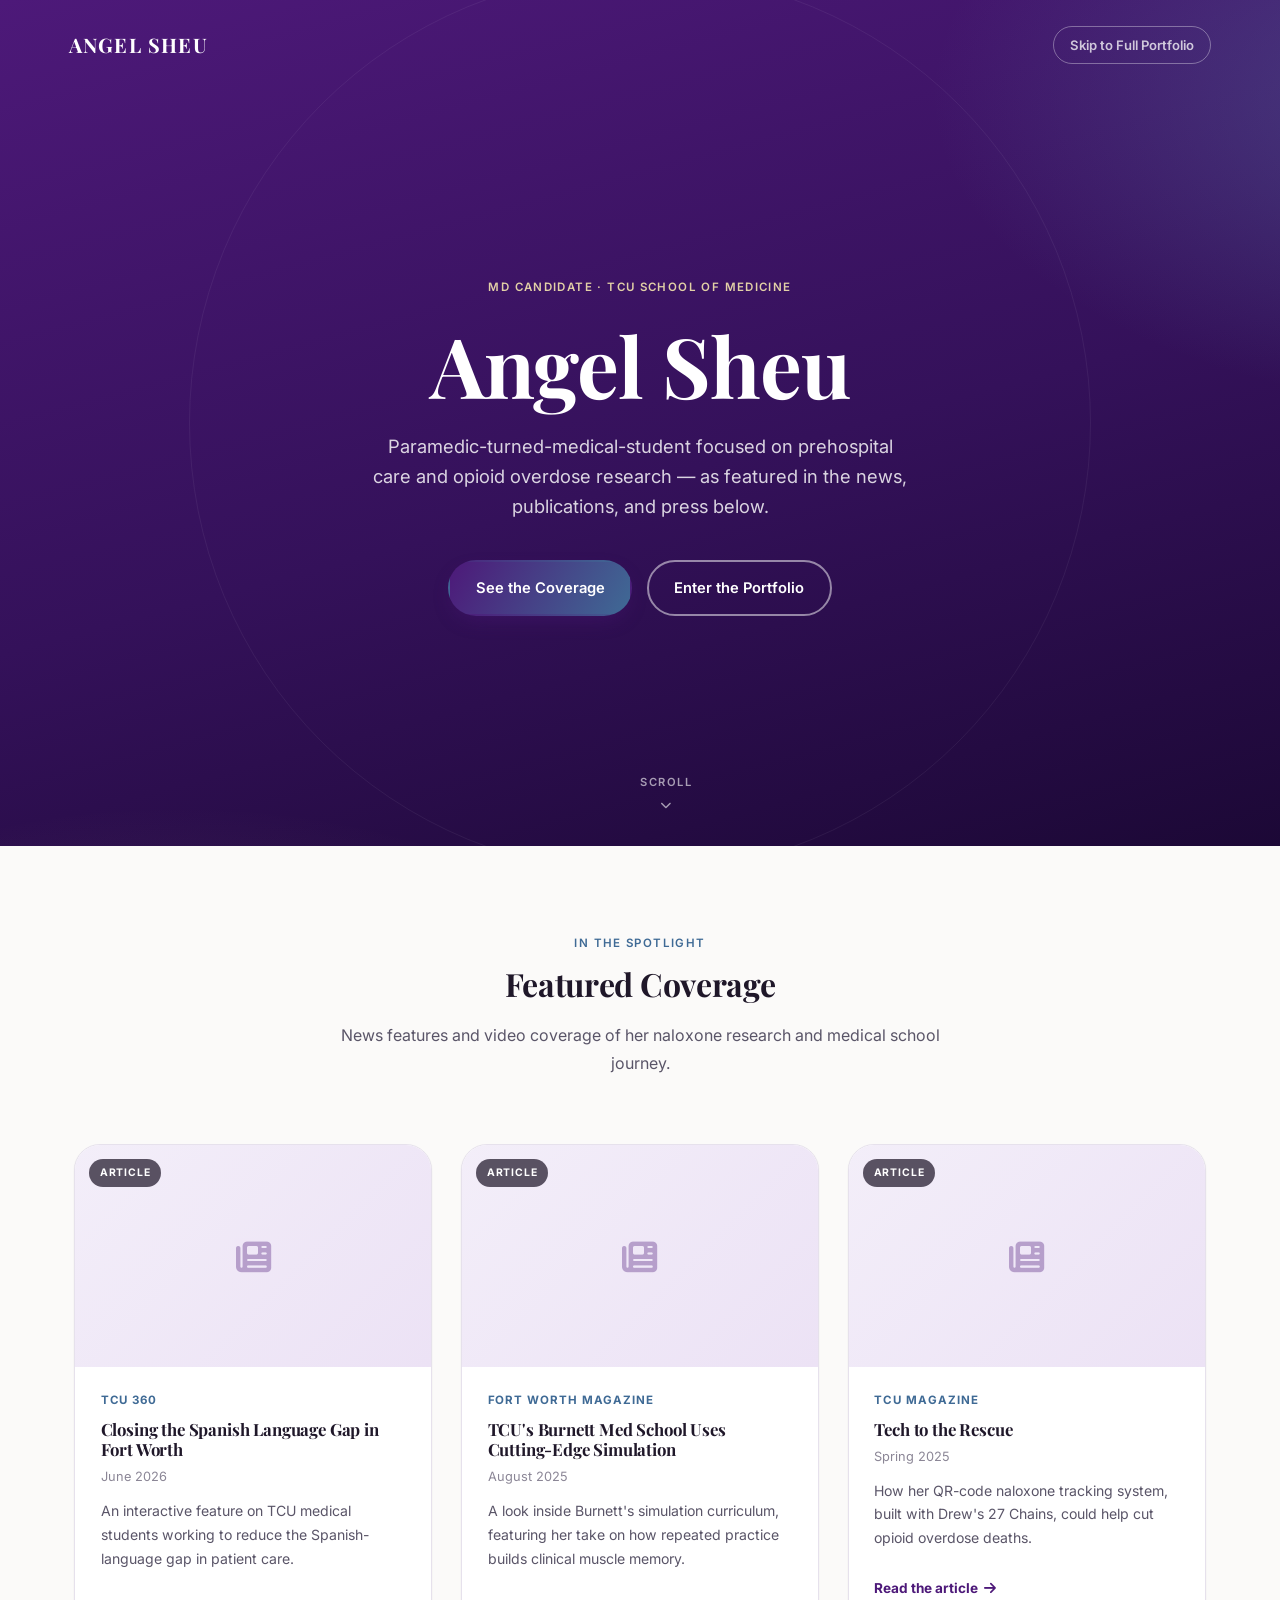
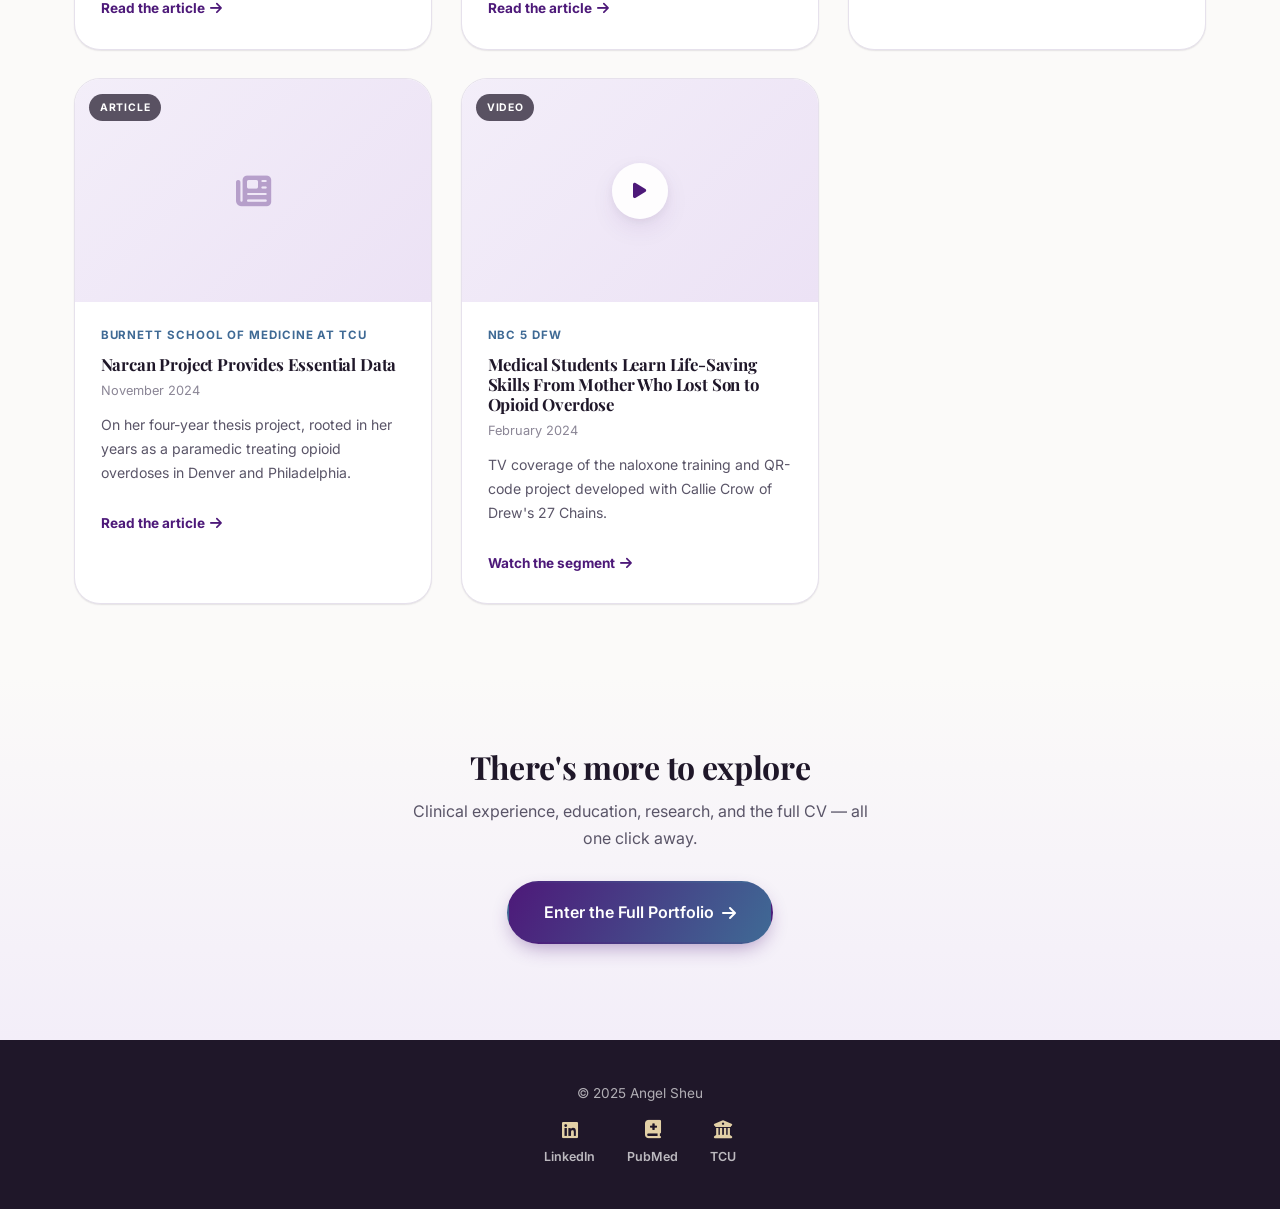
==== commit 425f9668: "update index and landing page" ====
--- a/index.html
+++ b/index.html
@@ -1,253 +1,156 @@
 <!DOCTYPE html>
 <html lang="en">
 <head>
-  <meta charset="UTF-8" />
-  <meta name="viewport" content="width=device-width, initial-scale=1.0" />
-  <title>Angel Sheu | Medical Student</title>
-  <link rel="icon" type="image/svg+xml" href="favicon.svg">
-  <meta property="og:title" content="Angel Sheu | MD Candidate, TCU School of Medicine">
-  <meta property="og:description" content="Clinical experience, research, and education — the portfolio of a future physician at TCU School of Medicine.">
-  <meta property="og:image" content="images/Angel_Sheu_Headshot.jpg">
-  <meta property="og:type" content="website">
+    <meta charset="UTF-8">
+    <meta name="viewport" content="width=device-width, initial-scale=1.0">
+    <title>Angel Sheu | MD Candidate, TCU School of Medicine</title>
+    <meta name="description" content="Angel Sheu — MD Candidate at TCU School of Medicine. Clinical research, patient care, and media coverage.">
+    <link rel="icon" type="image/svg+xml" href="favicon.svg">
+    <meta property="og:title" content="Angel Sheu | MD Candidate, TCU School of Medicine">
+    <meta property="og:description" content="Featured in the news. Trained for the clinic. Explore the full portfolio.">
+    <meta property="og:image" content="images/Angel_Sheu_Headshot.jpg">
+    <meta property="og:type" content="website">
+    <link href="https://fonts.googleapis.com/css2?family=Inter:wght@400;500;600;700&family=Playfair+Display:wght@700&display=swap" rel="stylesheet">
+    <link rel="stylesheet" href="https://cdnjs.cloudflare.com/ajax/libs/font-awesome/6.4.0/css/all.min.css">
+    <link rel="stylesheet" href="style.css">
+</head>
+<body>
 
-  <!-- Fonts & Icons -->
-  <link href="https://fonts.googleapis.com/css2?family=Inter:wght@400;600&family=Playfair+Display:wght@700&display=swap" rel="stylesheet">
-  <link rel="stylesheet" href="https://cdnjs.cloudflare.com/ajax/libs/font-awesome/6.5.0/css/all.min.css">
+    <!-- Minimal cinematic nav -->
+    <div class="landing-nav">
+        <a href="home.html" class="logo">ANGEL SHEU</a>
+        <a href="home.html" class="skip-link">Skip to Full Portfolio</a>
+    </div>
 
-  <!-- Stylesheet -->
-  <link rel="stylesheet" href="style.css" />
-</head>
+    <!-- Hero -->
+    <header class="landing-hero">
+        <div class="landing-hero-inner">
+            <span class="eyebrow">MD Candidate &middot; TCU School of Medicine</span>
+            <h1>Angel Sheu</h1>
+            <p class="landing-sub">
+                Paramedic-turned-medical-student focused on prehospital care and opioid overdose research —
+                as featured in the news, publications, and press below.
+            </p>
+            <div class="profile-cta">
+                <a href="#featured" class="primary-btn">See the Coverage</a>
+                <a href="home.html" class="secondary-btn" style="border-color: rgba(255,255,255,0.5); color: #fff !important;">Enter the Portfolio</a>
+            </div>
+        </div>
+        <div class="scroll-cue">
+            <span>Scroll</span>
+            <i class="fas fa-chevron-down"></i>
+        </div>
+    </header>
 
-<body>
-  <!-- Navigation -->
-  <nav>
-    <div class="nav-container">
-      <div class="nav-top">
-        <div class="nav-brand">
-          <a href="index.html" class="logo">ANGEL SHEU</a>
-          <a href="landing.html" class="landing-link" aria-label="Back to landing page">
-            <i class="fas fa-star"></i><span>Intro</span>
-          </a>
+    <!-- Featured Press / Media -->
+    <section id="featured" class="media-section">
+        <div class="media-section-header">
+            <span class="eyebrow">In the Spotlight</span>
+            <h2>Featured Coverage</h2>
+            <p>
+                News features and video coverage of her naloxone research and medical school journey.
+            </p>
         </div>
-        <div class="menu-toggle" id="menu-toggle">&#9776;</div>
-      </div>
-      <ul class="nav-links" id="nav-links">
-        <li><a href="/index.html" class="active">Home</a></li>
-        <li><a href="/about.html">About</a></li>
-        <li><a href="/cv.html">CV</a></li>
-        <li><a href="/experience.html">Experience</a></li>
-        <li><a href="/education.html">Education</a></li>
-        <li><a href="/research.html">Research</a></li>
-        <li><a href="/press.html">Press</a></li>
-        <li><a href="/contact.html">Contact</a></li>
-      </ul>
-    </div>
-  </nav>
 
-<!-- Hero Area using header tag instead of section -->
-<header class="hero-area">
-  <div class="profile-container">
-    <svg class="ekg-line" viewBox="0 0 340 34" xmlns="http://www.w3.org/2000/svg" aria-hidden="true">
-      <path d="M0,17 L110,17 L124,3 L138,31 L152,17 L340,17" />
-    </svg>
-    <div class="profile-content">
-      <img src="/images/Angel_Sheu_Headshot.jpg" alt="Angel Sheu Profile Photo" class="profile-img" />
-      <div class="profile-text">
-        <span class="eyebrow" style="color: var(--buff);">MD Candidate, Class of 2026</span>
-        <h1>Angel Sheu</h1>
-        <p class="tagline">TCU School of Medicine · Future Physician</p>
-        <div class="profile-cta">
-          <a href="#contact" class="primary-btn">Contact Me</a>
-          <a href="/cv.html" class="secondary-btn" style="border-color: rgba(255,255,255,0.5); color: #fff !important;">View CV</a>
+        <div class="media-grid">
+            <div class="media-card">
+                <div class="media-thumb">
+                    <span class="media-type-badge">Article</span>
+                    <i class="fas fa-newspaper placeholder-icon"></i>
+                </div>
+                <div class="media-card-content">
+                    <span class="media-outlet">TCU 360</span>
+                    <h3>Closing the Spanish Language Gap in Fort Worth</h3>
+                    <p class="media-date">June 2026</p>
+                    <p>An interactive feature on TCU medical students working to reduce the Spanish-language gap in patient care.</p>
+                    <a href="https://tcu360.com/2026/06/20/closing-the-spanish-language-gap-in-fort-worth/" target="_blank" class="media-link">Read the article <i class="fas fa-arrow-right"></i></a>
+                </div>
+            </div>
+
+            <div class="media-card">
+                <div class="media-thumb">
+                    <span class="media-type-badge">Article</span>
+                    <i class="fas fa-newspaper placeholder-icon"></i>
+                </div>
+                <div class="media-card-content">
+                    <span class="media-outlet">Fort Worth Magazine</span>
+                    <h3>TCU's Burnett Med School Uses Cutting-Edge Simulation</h3>
+                    <p class="media-date">August 2025</p>
+                    <p>A look inside Burnett's simulation curriculum, featuring her take on how repeated practice builds clinical muscle memory.</p>
+                    <a href="https://fwtx.com/news/tcu-med-school-transforms-training/" target="_blank" class="media-link">Read the article <i class="fas fa-arrow-right"></i></a>
+                </div>
+            </div>
+
+            <div class="media-card">
+                <div class="media-thumb">
+                    <span class="media-type-badge">Article</span>
+                    <i class="fas fa-newspaper placeholder-icon"></i>
+                </div>
+                <div class="media-card-content">
+                    <span class="media-outlet">TCU Magazine</span>
+                    <h3>Tech to the Rescue</h3>
+                    <p class="media-date">Spring 2025</p>
+                    <p>How her QR-code naloxone tracking system, built with Drew's 27 Chains, could help cut opioid overdose deaths.</p>
+                    <a href="https://magazine.tcu.edu/spring-2025/naloxone-qr-code-medical-technology/" target="_blank" class="media-link">Read the article <i class="fas fa-arrow-right"></i></a>
+                </div>
+            </div>
+
+            <div class="media-card">
+                <div class="media-thumb">
+                    <span class="media-type-badge">Article</span>
+                    <i class="fas fa-newspaper placeholder-icon"></i>
+                </div>
+                <div class="media-card-content">
+                    <span class="media-outlet">Burnett School of Medicine at TCU</span>
+                    <h3>Narcan Project Provides Essential Data</h3>
+                    <p class="media-date">November 2024</p>
+                    <p>On her four-year thesis project, rooted in her years as a paramedic treating opioid overdoses in Denver and Philadelphia.</p>
+                    <a href="https://mdschool.tcu.edu/news-item/burnett-school-of-medicine-students-narcan-project-provides-essential-data/" target="_blank" class="media-link">Read the article <i class="fas fa-arrow-right"></i></a>
+                </div>
+            </div>
+
+            <div class="media-card">
+                <div class="media-thumb">
+                    <span class="media-type-badge">Video</span>
+                    <div class="play-btn"><i class="fas fa-play"></i></div>
+                </div>
+                <div class="media-card-content">
+                    <span class="media-outlet">NBC 5 DFW</span>
+                    <h3>Medical Students Learn Life-Saving Skills From Mother Who Lost Son to Opioid Overdose</h3>
+                    <p class="media-date">February 2024</p>
+                    <p>TV coverage of the naloxone training and QR-code project developed with Callie Crow of Drew's 27 Chains.</p>
+                    <a href="https://www.nbcdfw.com/news/health/fort-worth-medical-students-learn-life-saving-skills-from-mother-who-lost-son-to-opioid-overdose/3457646/" target="_blank" class="media-link">Watch the segment <i class="fas fa-arrow-right"></i></a>
+                </div>
+            </div>
         </div>
-      </div>
-    </div>
-    <div class="hero-badges">
-      <span class="badge"><i class="fas fa-truck-medical"></i> EMS &amp; Prehospital Care</span>
-      <span class="badge"><i class="fas fa-microscope"></i> Clinical Research</span>
-      <span class="badge"><i class="fas fa-hand-holding-heart"></i> Street Medicine</span>
-    </div>
-  </div>
-</header>
-
-  <!-- Main Content -->
-  <main>
-    <div class="container">
-    <section id="about" class="card">
-      <div class="section-header">
-        <i class="fas fa-user-doctor"></i>
-        <h2>About Me</h2>
-      </div>
-      <p>
-        I'm a medical student at TCU's Burnett School of Medicine with a background as a paramedic —
-        before starting medical school, I treated hundreds of patients for opioid overdoses in Denver and Philadelphia.
-        That experience now drives my research and community work around naloxone access and prehospital care.
-      </p>
     </section>
 
-    <section id="cv" class="card">
-      <div class="section-header">
-        <i class="fas fa-file-medical"></i>
-        <h2>CV</h2>
-      </div>
-      <a class="download-btn" href="CV%20(Angel%20Sheu).docx" download="CV (Angel Sheu).docx">
-        <span class="download-text"><i class="fas fa-download"></i> Download CV</span>
-      </a>
-      <div class="pdf-viewer">
-        <iframe src="CV%20(Angel%20Sheu).pdf#toolbar=0" width="100%" height="100%" frameborder="0"></iframe>
-      </div>
+    <!-- CTA into the rest of the site -->
+    <section class="landing-cta-section">
+        <h2>There's more to explore</h2>
+        <p>Clinical experience, education, research, and the full CV — all one click away.</p>
+        <a href="home.html" class="primary-btn">Enter the Full Portfolio <i class="fas fa-arrow-right"></i></a>
     </section>
 
+    <!-- Footer -->
+    <footer>
+        <p>&copy; 2025 Angel Sheu</p>
+        <div class="footer-content">
+            <a href="https://www.linkedin.com/in/angel-sheu-577776160/" target="_blank" aria-label="LinkedIn" class="footer-link swing">
+                <i class="fab fa-linkedin"></i>
+                <span>LinkedIn</span>
+            </a>
+            <a href="https://pubmed.ncbi.nlm.nih.gov/?term=Sheu+Angel" target="_blank" aria-label="PubMed" class="footer-link swing">
+                <i class="fas fa-book-medical"></i>
+                <span>PubMed</span>
+            </a>
+            <a href="https://www.tcu.edu/" target="_blank" aria-label="TCU" class="footer-link swing">
+                <i class="fas fa-building-columns"></i>
+                <span>TCU</span>
+            </a>
+        </div>
+    </footer>
 
-<!-- Experience Section with improved format -->
-<section id="experience" class="card">
-  <div class="section-header">
-    <i class="fas fa-stethoscope"></i>
-    <h2>Clinical Experience</h2>
-  </div>
-  <ul class="timeline-list">
-    <li>
-      <strong>Paramedic</strong>
-      <em>Event Medical Specialists | April 2019–Present</em>
-      <p>Provides prehospital emergency care, including response to opioid overdoses, across event and field settings.</p>
-    </li>
-    <li>
-      <strong>President, Street Medicine Group</strong>
-      <em>Burnett School of Medicine | June 2025–Present</em>
-      <p>Leads a student organization delivering care directly to individuals experiencing homelessness in Fort Worth, after serving as Board Member and Education Coordinator since 2023.</p>
-    </li>
-    <li>
-      <strong>Paramedic (EMT to Paramedic)</strong>
-      <em>Denver, CO &amp; Philadelphia, PA | 2019–2023</em>
-      <p>Treated hundreds of patients for opioid overdoses as a first responder before starting medical school — the experience that shaped her naloxone research.</p>
-    </li>
-  </ul>
-</section>
-
-<!-- Education Section with improved format -->
-<section id="education" class="card">
-  <div class="section-header">
-    <i class="fas fa-graduation-cap"></i>
-    <h2>Education</h2>
-  </div>
-  <ul class="timeline-list">
-    <li>
-      <strong>Doctor of Medicine (MD)</strong>
-      <em>Anne Burnett Marion School of Medicine at TCU | Expected May 2027</em>
-      <p>Four-year Scholarly Pursuit and Thesis project on naloxone training and opioid overdose response.</p>
-    </li>
-    <li>
-      <strong>Post-Baccalaureate in Pre-Health</strong>
-      <em>University of Pennsylvania | 2022</em>
-      <p>Recipient of the Pre-Health Specialized Studies Award.</p>
-    </li>
-    <li>
-      <strong>Bachelor of Science in Biochemistry</strong>
-      <em>University of Denver | 2019</em>
-      <p>Minors in Mathematics, Chemistry, and Biological Sciences.</p>
-    </li>
-  </ul>
-</section>
-
-<!-- Research Section with improved format -->
-<section id="research" class="card">
-  <div class="section-header">
-    <i class="fas fa-microscope"></i>
-    <h2>Research & Publications</h2>
-  </div>
-  <ul class="timeline-list">
-    <li>
-      <strong>Peer-Reviewed Publication</strong>
-      <em>AJE Advances: Research in Epidemiology | 2026</em>
-      <p><strong>Sheu A</strong>, Bourmand R, DiFiore E. "Monitoring longitudinal public interest in opioid risk and response: fentanyl vs. Narcan vs. naloxone — public search patterns." doi:10.1093/ajeadv/uuag005</p>
-    </li>
-    <li>
-      <strong>First Place, Oral Presentation</strong>
-      <em>F1 Doctors Research Symposium | 2025</em>
-      <p><strong>Sheu A</strong>, Bourmand R. "Robot-assisted versus freehand pedicle screw placement in lumbar spinal fusion: A systematic review and meta-analysis."</p>
-    </li>
-    <li>
-      <strong>Peer-Reviewed Publication</strong>
-      <em>Diagnostics, 16(7) | 2026</em>
-      <p>Soogoor N, ... <strong>Sheu A</strong>, et al. "Post-Operative Outcomes of Groin Hernia Repairs in Women: A Contemporary Review."</p>
-    </li>
-  </ul>
-</section>
-
-<!-- Contact Section with Improved Icon Placement -->
-<section id="contact" class="card">
-  <div class="section-header">
-    <i class="fas fa-comment-dots"></i>
-    <h2>Get In Touch</h2>
-  </div>
-  <div class="contact-container">
-    <div class="contact-info">
-      <div class="contact-item">
-        <div class="contact-header">
-          <i class="fas fa-envelope"></i>
-          <h3>Email</h3>
-        </div>
-        <p><a href="mailto:Angel.Sheu@tcu.edu">Angel.Sheu@tcu.edu</a></p>
-      </div>
-      <div class="contact-item">
-        <div class="contact-header">
-          <i class="fab fa-linkedin"></i>
-          <h3>LinkedIn</h3>
-        </div>
-        <p><a href="https://www.linkedin.com/in/angel-sheu-577776160/" target="_blank">linkedin.com/in/angel-sheu</a></p>
-      </div>
-      <div class="contact-item">
-        <div class="contact-header">
-          <i class="fas fa-building-columns"></i>
-          <h3>School</h3>
-        </div>
-        <p>TCU School of Medicine</p>
-      </div>
-    </div>
-    
-    <div class="contact-form">
-      <form id="contactForm">
-        <div class="form-group">
-          <label for="name">Name</label>
-          <input type="text" id="name" placeholder="Your Name" required>
-        </div>
-        <div class="form-group">
-          <label for="email">Email</label>
-          <input type="email" id="email" placeholder="Your Email" required>
-        </div>
-        <div class="form-group">
-          <label for="message">Message</label>
-          <textarea id="message" placeholder="Your Message" rows="5" required></textarea>
-        </div>
-        <button type="submit" class="primary-btn">Send Message</button>
-      </form>
-    </div>
-  </div>
-</section>
-
-    </div>
-  </main>
-
-  <!-- Footer -->
-  <footer>
-    <p>&copy; 2025 Angel Sheu</p>
-    <div class="footer-content">
-      <!-- Update with actual profile links -->
-      <a href="https://www.linkedin.com/in/angel-sheu-577776160/" target="_blank" aria-label="LinkedIn" class="footer-link swing">
-        <i class="fab fa-linkedin"></i>
-        <span>LinkedIn</span>
-      </a>
-      <a href="https://pubmed.ncbi.nlm.nih.gov/?term=Sheu+Angel" target="_blank" aria-label="PubMed" class="footer-link swing">
-        <i class="fas fa-book-medical"></i>
-        <span>PubMed</span>
-      </a>
-      <a href="https://www.tcu.edu/" target="_blank" aria-label="TCU" class="footer-link swing">
-        <i class="fas fa-building-columns"></i>
-        <span>TCU</span>
-      </a>
-    </div>
-  </footer>
-
-  <script src="script.js" defer></script>
+    <script src="script.js" defer></script>
 </body>
 </html>
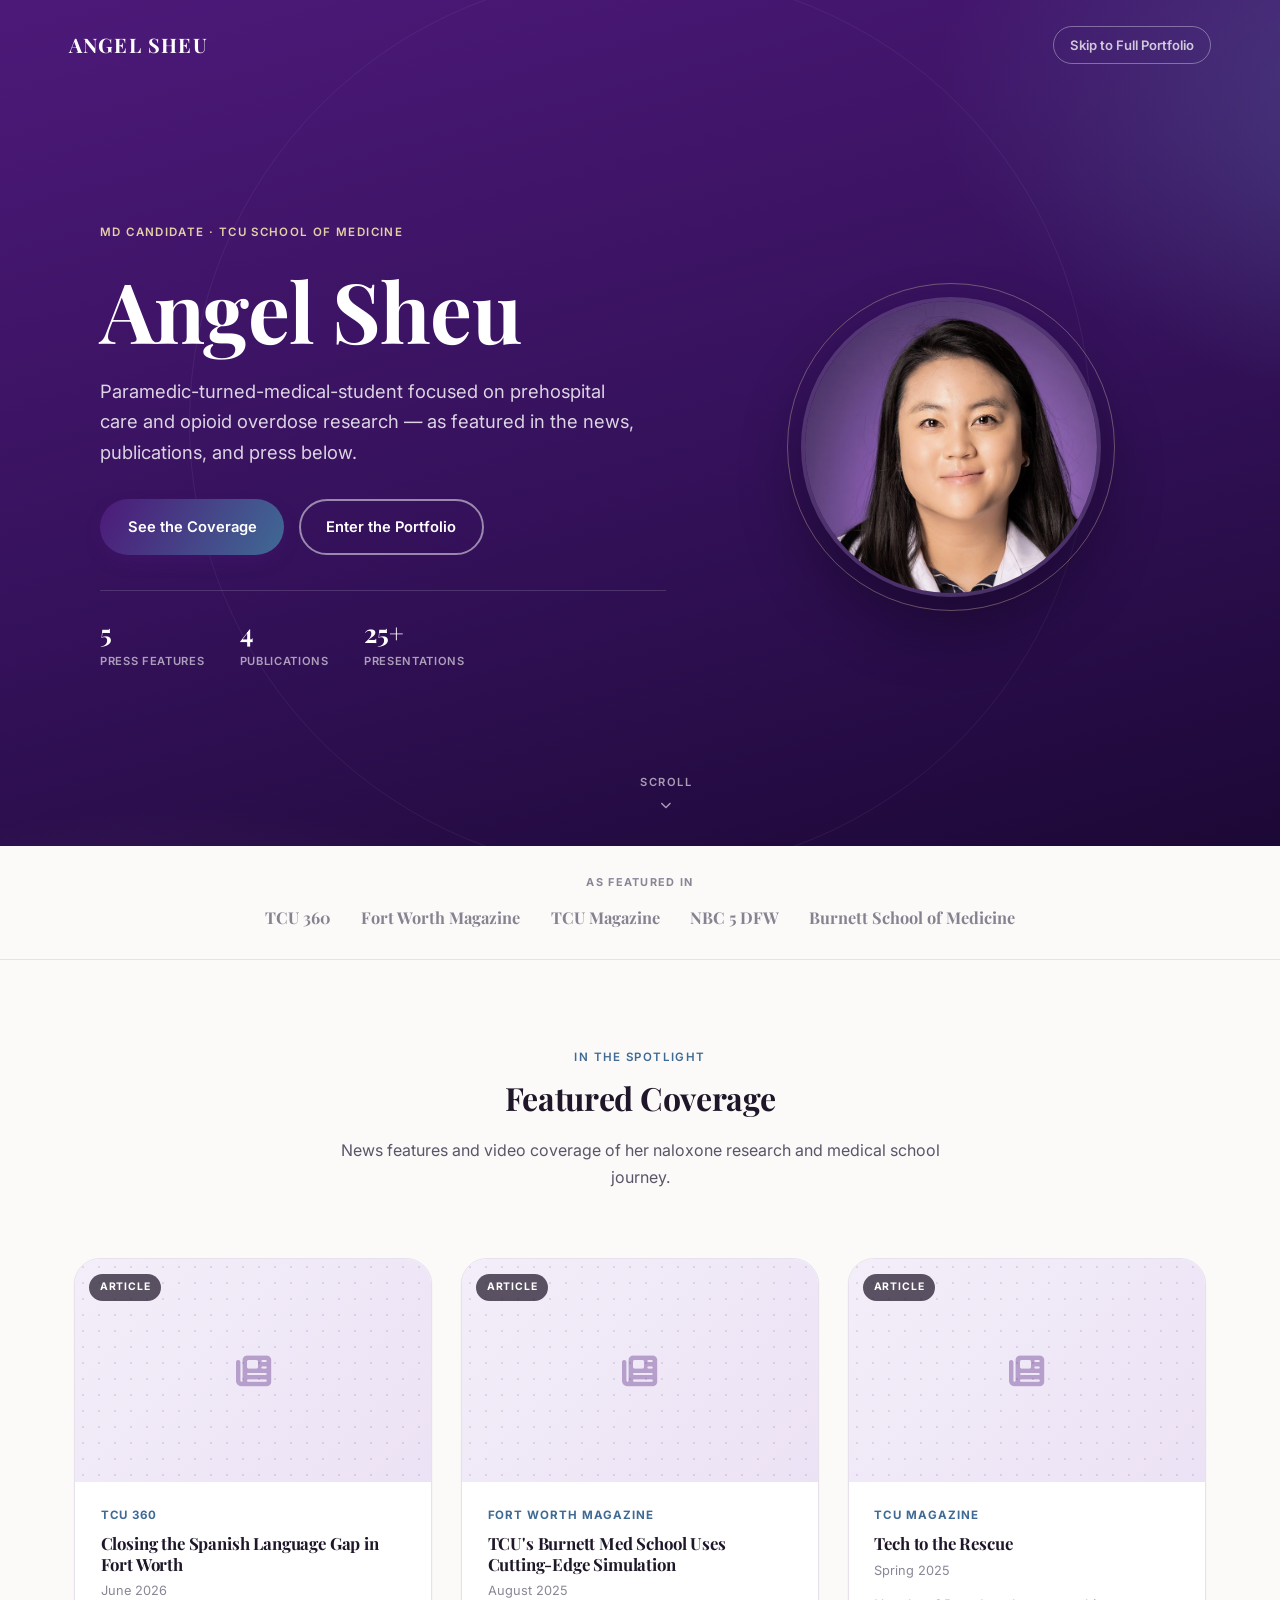
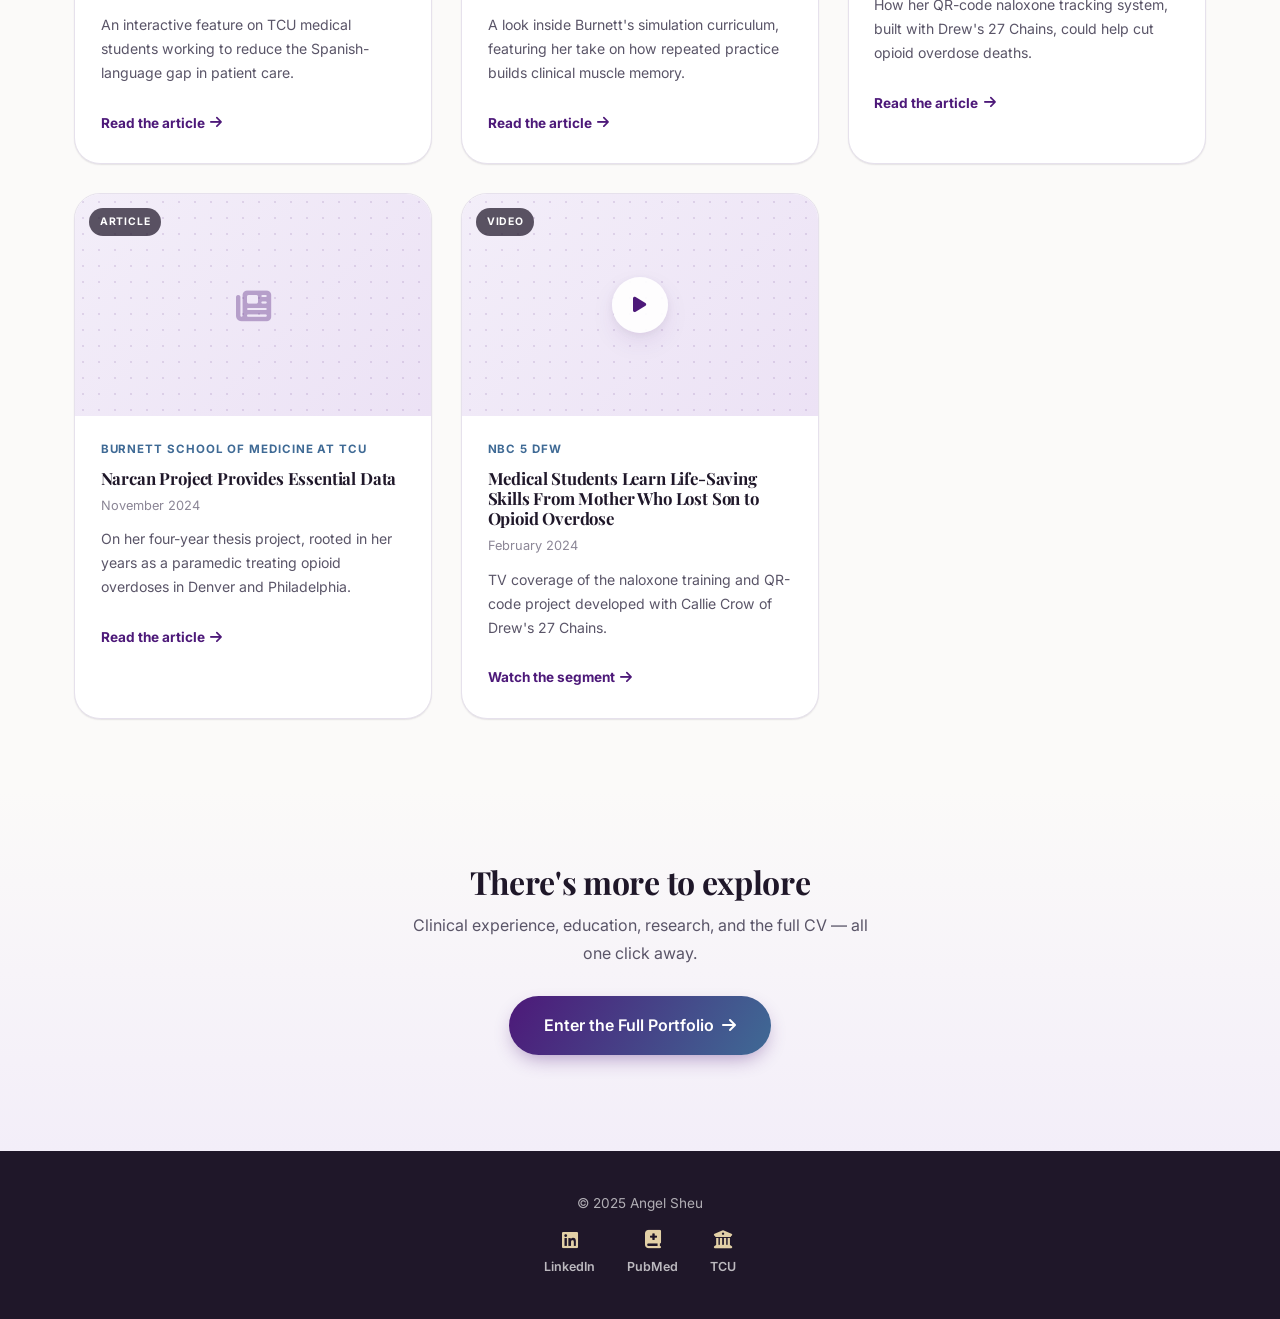
==== commit b3941954: "minor updates" ====
--- a/index.html
+++ b/index.html
@@ -24,16 +24,37 @@
 
     <!-- Hero -->
     <header class="landing-hero">
-        <div class="landing-hero-inner">
-            <span class="eyebrow">MD Candidate &middot; TCU School of Medicine</span>
-            <h1>Angel Sheu</h1>
-            <p class="landing-sub">
-                Paramedic-turned-medical-student focused on prehospital care and opioid overdose research —
-                as featured in the news, publications, and press below.
-            </p>
-            <div class="profile-cta">
-                <a href="#featured" class="primary-btn">See the Coverage</a>
-                <a href="home.html" class="secondary-btn" style="border-color: rgba(255,255,255,0.5); color: #fff !important;">Enter the Portfolio</a>
+        <div class="landing-hero-inner landing-hero-split">
+            <div class="landing-hero-text">
+                <span class="eyebrow">MD Candidate &middot; TCU School of Medicine</span>
+                <h1>Angel Sheu</h1>
+                <p class="landing-sub">
+                    Paramedic-turned-medical-student focused on prehospital care and opioid overdose research —
+                    as featured in the news, publications, and press below.
+                </p>
+                <div class="profile-cta">
+                    <a href="#featured" class="primary-btn">See the Coverage</a>
+                    <a href="home.html" class="secondary-btn" style="border-color: rgba(255,255,255,0.5); color: #fff !important;">Enter the Portfolio</a>
+                </div>
+                <div class="landing-stats">
+                    <div class="landing-stat">
+                        <strong>5</strong>
+                        <span>Press Features</span>
+                    </div>
+                    <div class="landing-stat">
+                        <strong>4</strong>
+                        <span>Publications</span>
+                    </div>
+                    <div class="landing-stat">
+                        <strong>25+</strong>
+                        <span>Presentations</span>
+                    </div>
+                </div>
+            </div>
+            <div class="landing-hero-photo">
+                <div class="landing-hero-photo-frame">
+                    <img src="images/Angel_Sheu_Headshot.jpg" alt="Angel Sheu">
+                </div>
             </div>
         </div>
         <div class="scroll-cue">
@@ -41,6 +62,18 @@
             <i class="fas fa-chevron-down"></i>
         </div>
     </header>
+
+    <!-- As Featured In -->
+    <div class="as-featured-in">
+        <span class="as-featured-label">As Featured In</span>
+        <div class="as-featured-outlets">
+            <span>TCU 360</span>
+            <span>Fort Worth Magazine</span>
+            <span>TCU Magazine</span>
+            <span>NBC 5 DFW</span>
+            <span>Burnett School of Medicine</span>
+        </div>
+    </div>
 
     <!-- Featured Press / Media -->
     <section id="featured" class="media-section">
--- a/style.css
+++ b/style.css
@@ -479,6 +479,8 @@
   background: linear-gradient(120deg, var(--purple), var(--blue-deep));
   color: var(--white) !important;
   box-shadow: 0 8px 20px -6px rgba(77, 25, 121, 0.45);
+  border: none;
+  padding: calc(0.85rem + 2px) calc(1.6rem + 2px);
 }
 .primary-btn:hover,
 .download-btn:hover,
@@ -1202,6 +1204,96 @@
 }
 .landing-hero .profile-cta { justify-content: center; }
 
+.landing-hero-split {
+  display: flex;
+  align-items: center;
+  gap: 3.5rem;
+  max-width: 1080px;
+  width: 100%;
+}
+.landing-hero-text { flex: 1.05; min-width: 0; text-align: left; }
+.landing-hero-text .landing-sub { margin: 0 0 2rem; }
+.landing-hero-text .profile-cta { justify-content: flex-start; }
+
+.landing-hero-photo { flex: 0.85; display: flex; justify-content: center; }
+.landing-hero-photo-frame {
+  position: relative;
+  width: 300px;
+  height: 300px;
+  flex-shrink: 0;
+}
+.landing-hero-photo-frame::before {
+  content: "";
+  position: absolute;
+  inset: -14px;
+  border-radius: 50%;
+  border: 1px solid rgba(226, 208, 166, 0.35);
+}
+.landing-hero-photo-frame img {
+  width: 100%;
+  height: 100%;
+  border-radius: 50%;
+  object-fit: cover;
+  object-position: top center;
+  border: 4px solid rgba(255, 255, 255, 0.15);
+  box-shadow: 0 30px 60px rgba(10, 4, 20, 0.45);
+}
+
+.landing-stats {
+  display: flex;
+  gap: 2.2rem;
+  margin-top: 2.2rem;
+  padding-top: 1.8rem;
+  border-top: 1px solid rgba(255, 255, 255, 0.15);
+}
+.landing-stat { display: flex; flex-direction: column; }
+.landing-stat strong {
+  font-family: var(--font-display);
+  font-size: 1.6rem;
+  color: var(--white);
+  line-height: 1;
+}
+.landing-stat span {
+  font-size: 0.7rem;
+  font-weight: 600;
+  text-transform: uppercase;
+  letter-spacing: 0.06em;
+  color: rgba(255, 255, 255, 0.6);
+  margin-top: 0.4rem;
+}
+
+.as-featured-in {
+  background: var(--paper);
+  padding: 1.7rem 1.5rem;
+  text-align: center;
+  border-bottom: 1px solid var(--line);
+}
+.as-featured-label {
+  display: block;
+  font-size: 0.68rem;
+  font-weight: 700;
+  letter-spacing: 0.12em;
+  text-transform: uppercase;
+  color: var(--slate-light);
+  margin-bottom: 0.8rem;
+}
+.as-featured-outlets {
+  display: flex;
+  flex-wrap: wrap;
+  justify-content: center;
+  align-items: center;
+  gap: 0.5rem 1.9rem;
+}
+.as-featured-outlets span {
+  font-family: var(--font-display);
+  font-size: 1.02rem;
+  font-weight: 700;
+  color: var(--slate);
+  opacity: 0.72;
+  transition: opacity 0.2s var(--ease);
+}
+.as-featured-outlets span:hover { opacity: 1; }
+
 .scroll-cue {
   position: absolute;
   bottom: 2.2rem; left: 50%;
@@ -1243,7 +1335,10 @@
 .media-thumb {
   position: relative;
   aspect-ratio: 16 / 10;
-  background: linear-gradient(135deg, var(--purple-pale), var(--purple-pale-2));
+  background:
+    radial-gradient(rgba(77, 25, 121, 0.12) 1.5px, transparent 1.5px),
+    linear-gradient(135deg, var(--purple-pale), var(--purple-pale-2));
+  background-size: 16px 16px, 100% 100%;
   display: flex;
   align-items: center;
   justify-content: center;
@@ -1301,9 +1396,21 @@
 .landing-cta-section p { max-width: 480px; margin: 0 auto 1.8rem; color: var(--slate); }
 .landing-cta-section .primary-btn { font-size: 1rem; padding: 1rem 2.2rem; }
 
+@media (max-width: 860px) {
+  .landing-hero-split { flex-direction: column-reverse; text-align: center; gap: 2rem; }
+  .landing-hero-text { text-align: center; }
+  .landing-hero-text .landing-sub { margin: 0 auto 2rem; }
+  .landing-hero-text .profile-cta { justify-content: center; }
+  .landing-stats { justify-content: center; }
+  .landing-hero-photo-frame { width: 200px; height: 200px; }
+}
+
 @media (max-width: 640px) {
   .landing-hero { min-height: auto; padding: 6.5rem 1.2rem 4rem; }
   .landing-nav { padding: 1.2rem; }
+  .landing-stats { gap: 1.4rem; flex-wrap: wrap; }
+  .as-featured-outlets { gap: 0.4rem 1.1rem; }
+  .as-featured-outlets span { font-size: 0.88rem; }
 }
 
 /* ---------- Animation polish ---------- */
@@ -1325,12 +1432,7 @@
 .hero-area .hero-badges .badge:nth-child(2) { animation: fade-up-in 0.5s var(--ease) 0.85s both; }
 .hero-area .hero-badges .badge:nth-child(3) { animation: fade-up-in 0.5s var(--ease) 0.95s both; }
 
-.landing-hero .eyebrow { animation: fade-up-in 0.7s var(--ease) 0.15s both; }
-.landing-hero h1 { animation: fade-up-in 0.8s var(--ease) 0.3s both; }
-.landing-hero .landing-sub { animation: fade-up-in 0.7s var(--ease) 0.5s both; }
-.landing-hero .profile-cta { animation: fade-up-in 0.7s var(--ease) 0.65s both; }
 .landing-nav { animation: fade-up-in 0.6s var(--ease) 0s both; }
-.scroll-cue { animation: fade-up-in 0.6s var(--ease) 1.1s both, scroll-bounce 1.8s var(--ease) 1.6s infinite; }
 
 /* Staggered reveal for repeated children, scoped under the JS-driven
    .reveal/.is-visible pair already applied to their parent .card — this
@@ -1440,7 +1542,7 @@
 .hero-area .eyebrow, .hero-area h1, .hero-area .tagline,
 .hero-area .profile-cta, .hero-area .hero-badges,
 .landing-hero .eyebrow, .landing-hero h1, .landing-hero .landing-sub,
-.landing-hero .profile-cta {
+.landing-hero .profile-cta, .landing-hero .landing-stats {
   opacity: 0;
   animation: fade-up 0.85s var(--ease) forwards;
 }
@@ -1449,8 +1551,10 @@
 .hero-area .tagline, .landing-hero .landing-sub { animation-delay: 0.75s; }
 .hero-area .profile-cta, .landing-hero .profile-cta { animation-delay: 0.9s; }
 .hero-area .hero-badges                       { animation-delay: 1.05s; }
-
-.hero-area .profile-content .profile-img {
+.landing-hero .landing-stats                  { animation-delay: 1.05s; }
+
+.hero-area .profile-content .profile-img,
+.landing-hero-photo-frame {
   opacity: 0;
   animation: fade-scale-in 0.9s var(--ease) 0.25s forwards;
 }
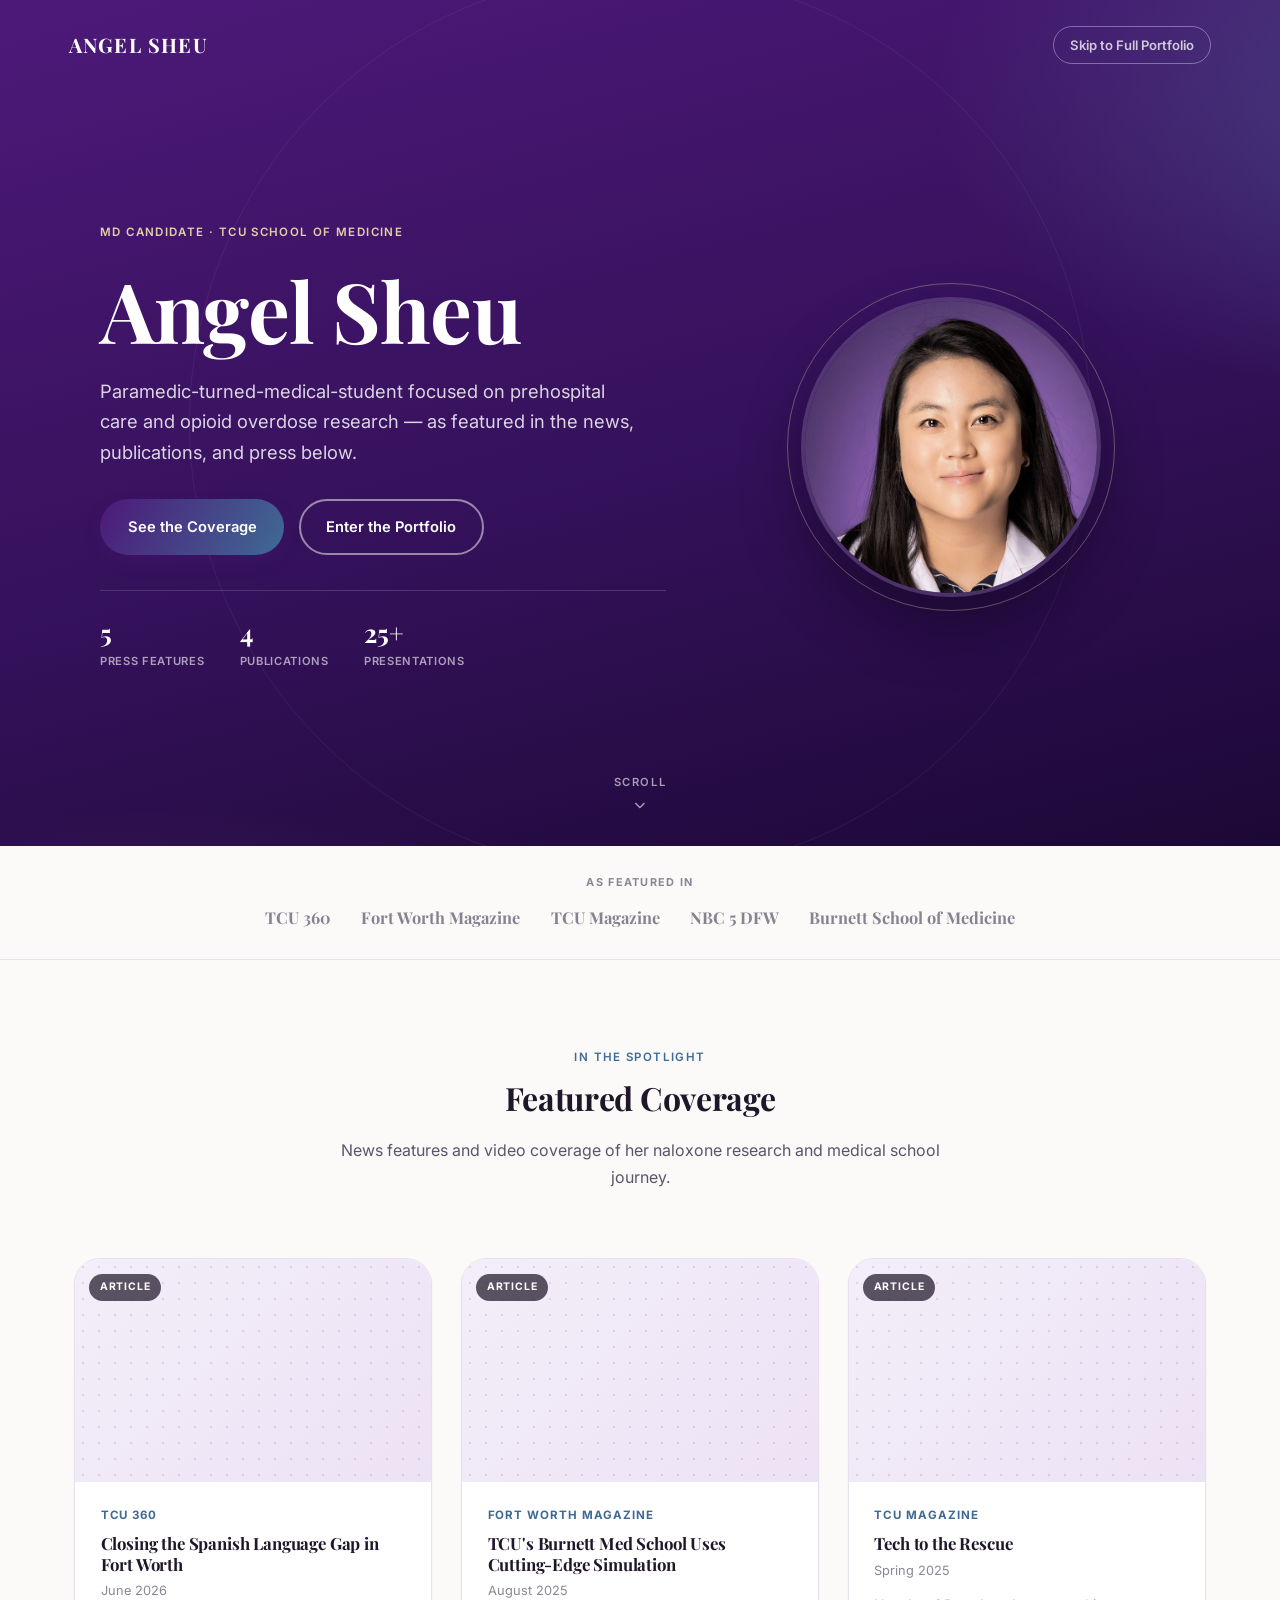
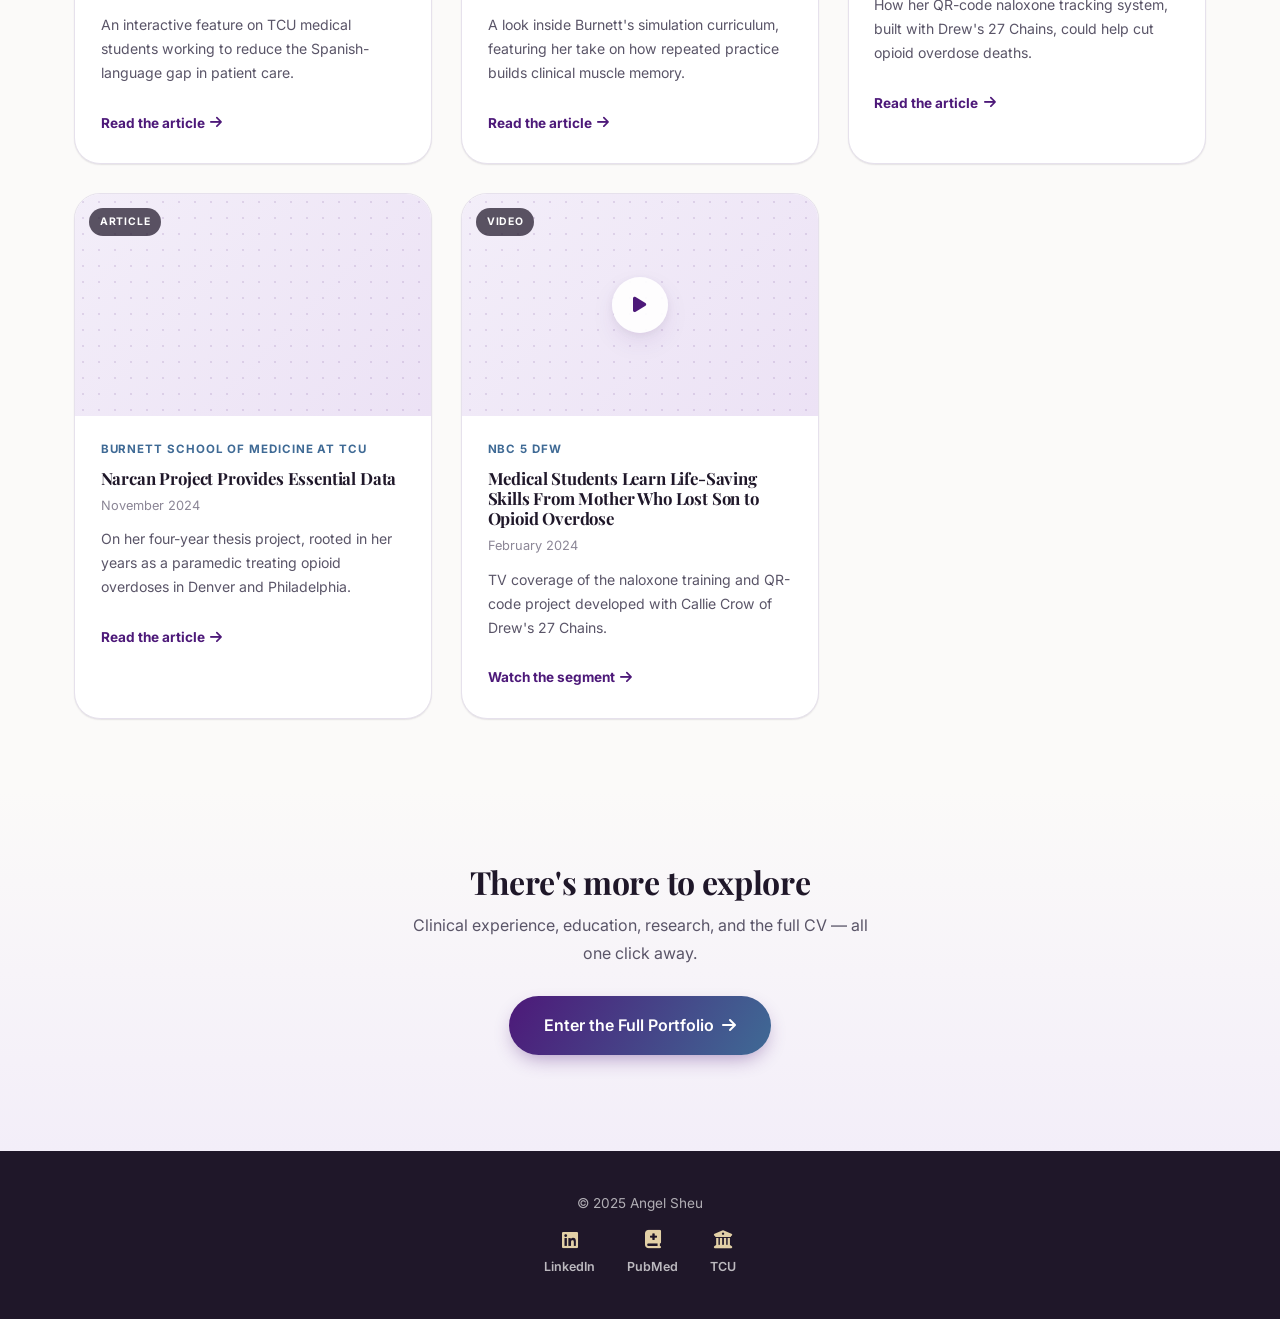
==== commit 920976c3: "minor updates" ====
--- a/index.html
+++ b/index.html
@@ -89,7 +89,7 @@
             <div class="media-card">
                 <div class="media-thumb">
                     <span class="media-type-badge">Article</span>
-                    <i class="fas fa-newspaper placeholder-icon"></i>
+                    <img src="https://tcu360.com/wp-content/uploads/2026/06/Screenshot-2026-06-20-at-6.27.52-PM.png" alt="Closing the Spanish Language Gap in Fort Worth — TCU 360" loading="lazy" onerror="this.remove()">
                 </div>
                 <div class="media-card-content">
                     <span class="media-outlet">TCU 360</span>
@@ -103,7 +103,7 @@
             <div class="media-card">
                 <div class="media-thumb">
                     <span class="media-type-badge">Article</span>
-                    <i class="fas fa-newspaper placeholder-icon"></i>
+                    <img src="https://fwtx.com/downloads/50717/download/TCU_Burnett_Class_6.jpg?cb=30518a03b00b001a417c0d29b2913635&w=1200" alt="TCU Burnett Med School simulation training — Fort Worth Magazine" loading="lazy" onerror="this.remove()">
                 </div>
                 <div class="media-card-content">
                     <span class="media-outlet">Fort Worth Magazine</span>
@@ -117,7 +117,7 @@
             <div class="media-card">
                 <div class="media-thumb">
                     <span class="media-type-badge">Article</span>
-                    <i class="fas fa-newspaper placeholder-icon"></i>
+                    <img src="https://magazine.tcu.edu/wp-content/uploads/2025/02/Narcan-08-scaled-e1740242706572.jpg" alt="Angel Sheu holding naloxone boxes — TCU Magazine" loading="lazy" onerror="this.remove()">
                 </div>
                 <div class="media-card-content">
                     <span class="media-outlet">TCU Magazine</span>
@@ -131,7 +131,7 @@
             <div class="media-card">
                 <div class="media-thumb">
                     <span class="media-type-badge">Article</span>
-                    <i class="fas fa-newspaper placeholder-icon"></i>
+                    <img src="https://mdschool.tcu.edu/wp-content/uploads/2024/11/Student-with-Narcan-on-desk-scaled.jpg" alt="Student with Narcan on desk — Burnett School of Medicine at TCU" loading="lazy" onerror="this.remove()">
                 </div>
                 <div class="media-card-content">
                     <span class="media-outlet">Burnett School of Medicine at TCU</span>
@@ -145,6 +145,7 @@
             <div class="media-card">
                 <div class="media-thumb">
                     <span class="media-type-badge">Video</span>
+                    <img src="https://media.nbcdfw.com/2024/02/n10pr-p-narcan-mom-bca_KXAS3XAZ_2024-02-08-21-31-24.jpg?quality=85&strip=all&resize=1200%2C675" alt="Naloxone training segment — NBC 5 DFW" loading="lazy" onerror="this.remove()">
                     <div class="play-btn"><i class="fas fa-play"></i></div>
                 </div>
                 <div class="media-card-content">
--- a/style.css
+++ b/style.css
@@ -1342,7 +1342,16 @@
   display: flex;
   align-items: center;
   justify-content: center;
-}
+  overflow: hidden;
+}
+.media-thumb img {
+  position: absolute;
+  inset: 0;
+  width: 100%;
+  height: 100%;
+  object-fit: cover;
+}
+.media-thumb .play-btn { position: relative; z-index: 1; }
 .media-thumb i.placeholder-icon { font-size: 2.2rem; color: var(--purple); opacity: 0.35; }
 .media-thumb .play-btn {
   width: 56px; height: 56px;
@@ -1406,9 +1415,9 @@
 }
 
 @media (max-width: 640px) {
-  .landing-hero { min-height: auto; padding: 6.5rem 1.2rem 4rem; }
+  .landing-hero { min-height: auto; padding: 6.5rem 1.2rem 6.5rem; }
   .landing-nav { padding: 1.2rem; }
-  .landing-stats { gap: 1.4rem; flex-wrap: wrap; }
+  .landing-stats { gap: 1.4rem; flex-wrap: wrap; margin-bottom: 0.5rem; }
   .as-featured-outlets { gap: 0.4rem 1.1rem; }
   .as-featured-outlets span { font-size: 0.88rem; }
 }
@@ -1534,6 +1543,10 @@
   from { opacity: 0; transform: translateY(18px); }
   to   { opacity: 1; transform: translateY(0); }
 }
+@keyframes fade-up-centered {
+  from { opacity: 0; transform: translateX(-50%) translateY(18px); }
+  to   { opacity: 1; transform: translateX(-50%) translateY(0); }
+}
 @keyframes fade-scale-in {
   from { opacity: 0; transform: scale(0.92); }
   to   { opacity: 1; transform: scale(1); }
@@ -1558,7 +1571,7 @@
   opacity: 0;
   animation: fade-scale-in 0.9s var(--ease) 0.25s forwards;
 }
-.scroll-cue { opacity: 0; animation: fade-up 0.8s var(--ease) 1.3s forwards; }
+.scroll-cue { opacity: 0; animation: fade-up-centered 0.8s var(--ease) 1.3s forwards; }
 
 /* ---- Cascading reveal for list-style children, once the parent card is visible ---- */
 .timeline-list li, .timeline-item, .cert-items .cert-item,
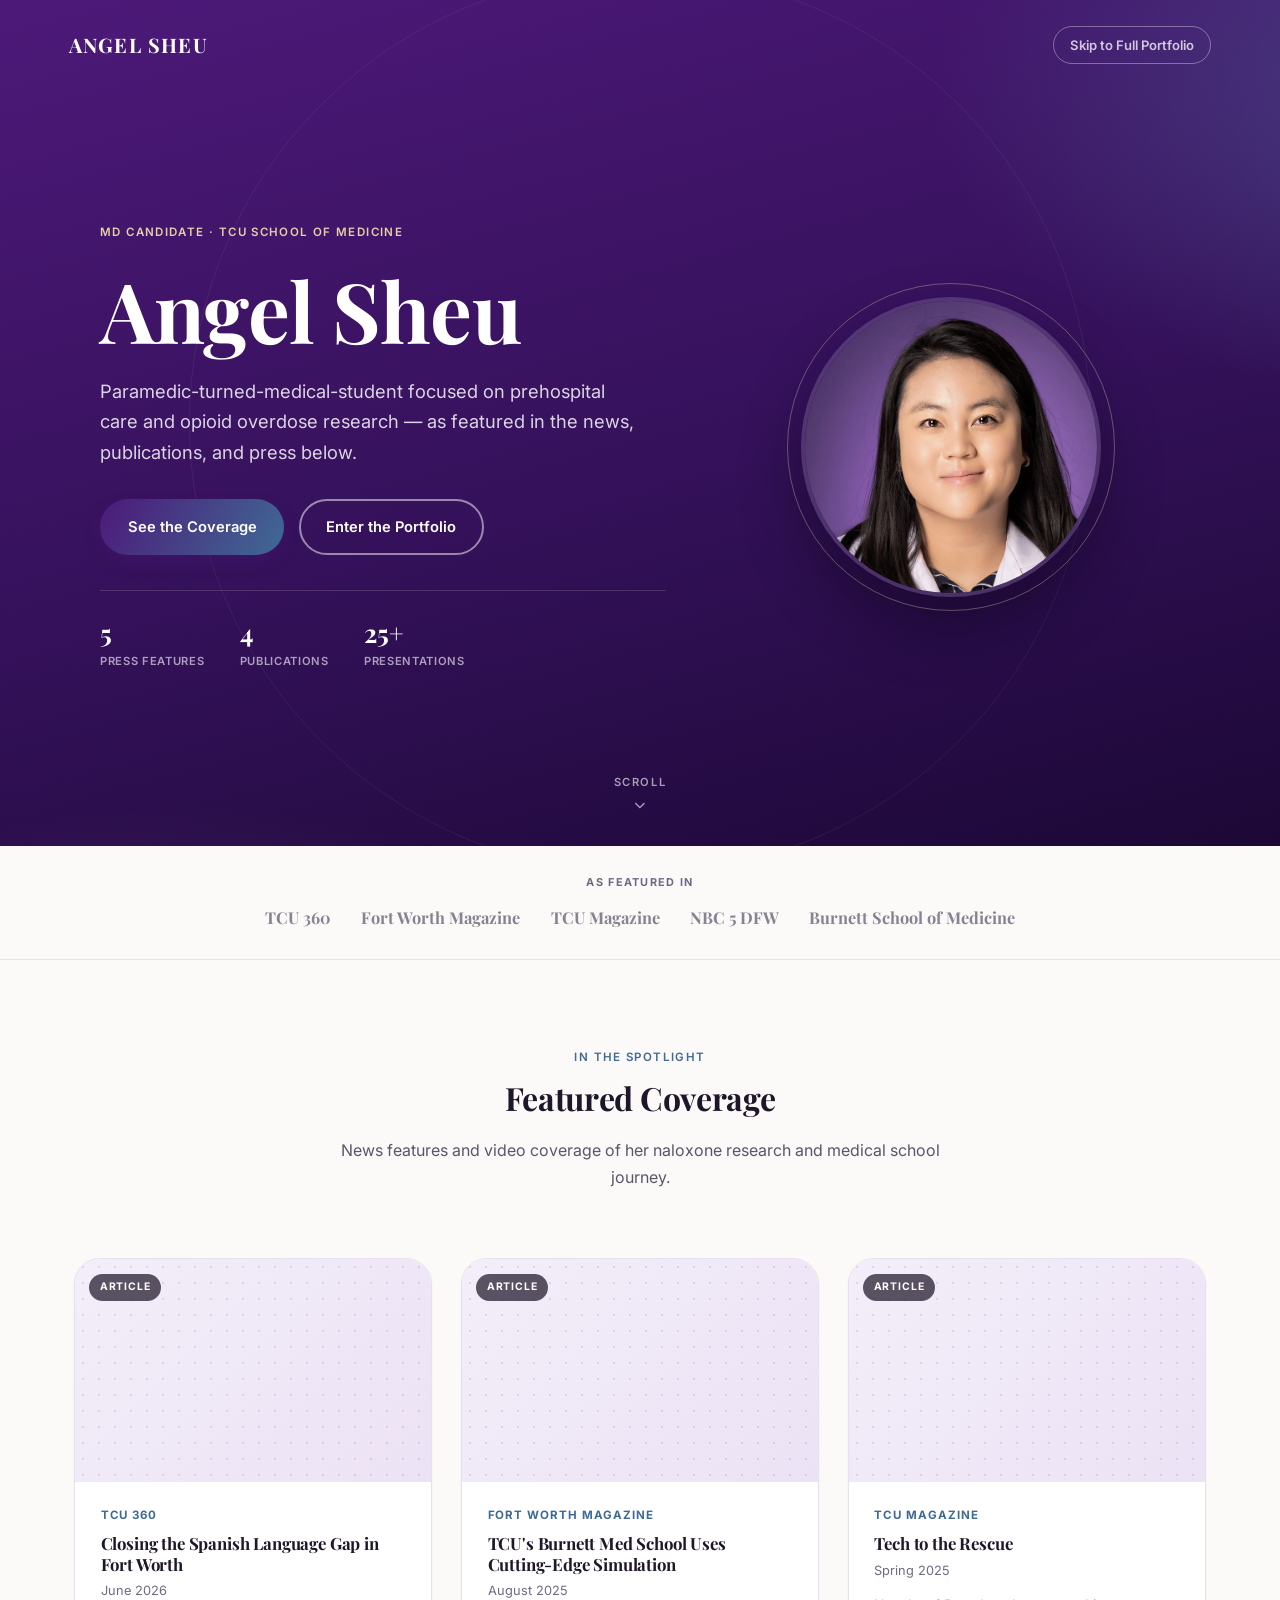
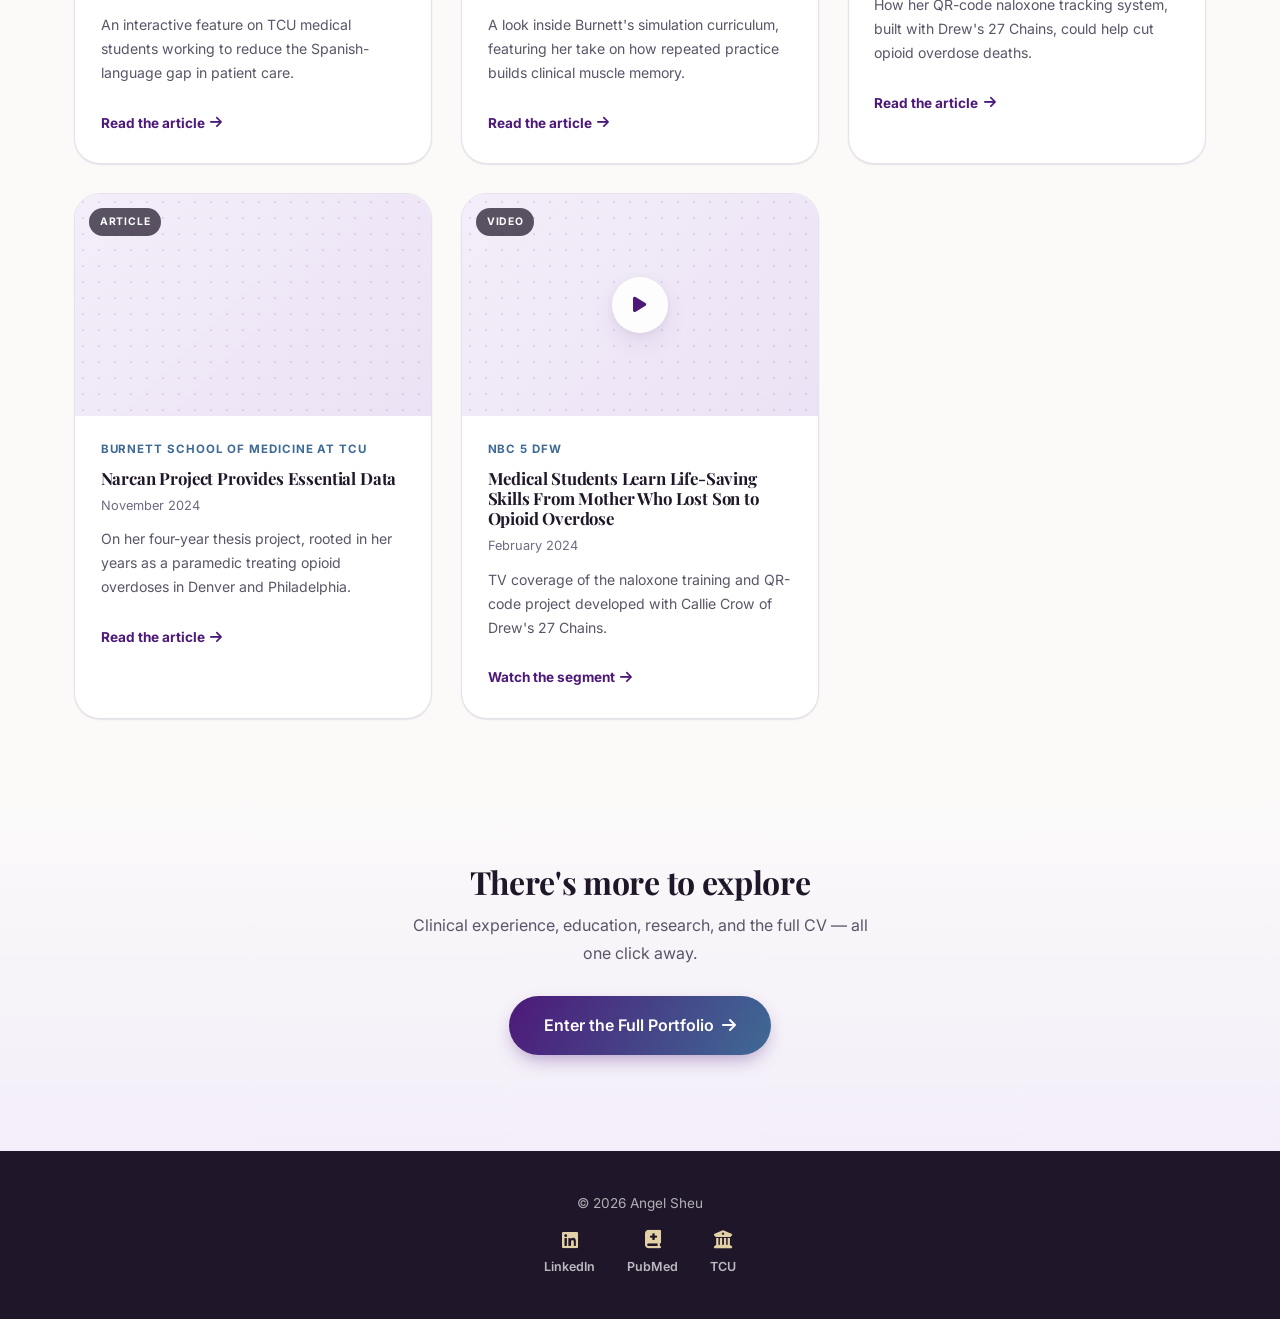
==== commit 90cf29cd: "add 404, fix mobile, add popouts" ====
--- a/index.html
+++ b/index.html
@@ -6,6 +6,9 @@
     <title>Angel Sheu | MD Candidate, TCU School of Medicine</title>
     <meta name="description" content="Angel Sheu — MD Candidate at TCU School of Medicine. Clinical research, patient care, and media coverage.">
     <link rel="icon" type="image/svg+xml" href="favicon.svg">
+    <link rel="icon" type="image/png" sizes="32x32" href="favicon-32.png">
+    <link rel="icon" type="image/png" sizes="192x192" href="favicon-192.png">
+    <link rel="apple-touch-icon" sizes="180x180" href="apple-touch-icon.png">
     <meta property="og:title" content="Angel Sheu | MD Candidate, TCU School of Medicine">
     <meta property="og:description" content="Featured in the news. Trained for the clinic. Explore the full portfolio.">
     <meta property="og:image" content="images/Angel_Sheu_Headshot.jpg">
@@ -15,6 +18,7 @@
     <link rel="stylesheet" href="style.css">
 </head>
 <body>
+<a href="#main-content" class="skip-to-content">Skip to content</a>
 
     <!-- Minimal cinematic nav -->
     <div class="landing-nav">
@@ -23,6 +27,7 @@
     </div>
 
     <!-- Hero -->
+    <main id="main-content">
     <header class="landing-hero">
         <div class="landing-hero-inner landing-hero-split">
             <div class="landing-hero-text">
@@ -166,9 +171,11 @@
         <a href="home.html" class="primary-btn">Enter the Full Portfolio <i class="fas fa-arrow-right"></i></a>
     </section>
 
+    </main>
+
     <!-- Footer -->
     <footer>
-        <p>&copy; 2025 Angel Sheu</p>
+        <p>&copy; 2026 Angel Sheu</p>
         <div class="footer-content">
             <a href="https://www.linkedin.com/in/angel-sheu-577776160/" target="_blank" aria-label="LinkedIn" class="footer-link swing">
                 <i class="fab fa-linkedin"></i>
--- a/style.css
+++ b/style.css
@@ -15,12 +15,12 @@
   --blue: #5e88b4;            /* Trinity Blue — TCU Executive secondary palette */
   --blue-deep: #3f6a95;
   --buff: #e2d0a6;            /* TCU Brick Buff — TCU Executive secondary palette */
-  --buff-deep: #b99a5f;
+  --buff-deep: #9c7c40;
 
   /* Neutrals */
   --ink: #1f1729;             /* near-black w/ warm purple undertone, for headings */
   --slate: #5a5568;           /* muted body copy */
-  --slate-light: #8b8696;
+  --slate-light: #6f6a83;
   --line: #e6e1ec;            /* hairline borders/dividers */
   --paper: #fbfaf9;           /* page background */
   --white: #ffffff;
@@ -569,6 +569,26 @@
 /* ---------- Badges & Quote ---------- */
 .badges-container { display: flex; flex-wrap: wrap; gap: 0.5rem; margin-top: 1rem; }
 
+/* ---------- Accessibility: skip to content ---------- */
+.skip-to-content {
+  position: absolute;
+  top: -100px;
+  left: 1rem;
+  background: var(--purple);
+  color: var(--white) !important;
+  padding: 0.8rem 1.4rem;
+  border-radius: var(--radius-sm);
+  font-weight: 700;
+  font-size: 0.9rem;
+  z-index: 2000;
+  transition: top 0.2s var(--ease);
+}
+.skip-to-content:focus {
+  top: 1rem;
+  outline: 2px solid var(--white);
+  outline-offset: 2px;
+}
+
 .badge {
   display: inline-flex;
   align-items: center;
@@ -749,6 +769,109 @@
   padding: 0.8rem 1.3rem;
   text-align: center;
   min-width: 100px;
+  cursor: pointer;
+  border: 1px solid transparent;
+  transition: transform 0.2s var(--ease), box-shadow 0.2s var(--ease), border-color 0.2s var(--ease);
+}
+.stat-item:hover {
+  transform: translateY(-3px);
+  box-shadow: var(--shadow-sm);
+  border-color: var(--purple-pale-2);
+}
+.stat-item:focus-visible {
+  outline: 2px solid var(--blue);
+  outline-offset: 2px;
+}
+.stat-item::after {
+  content: "View list";
+  display: block;
+  font-size: 0.62rem;
+  font-weight: 600;
+  letter-spacing: 0.04em;
+  text-transform: uppercase;
+  color: var(--purple);
+  opacity: 0;
+  max-height: 0;
+  transition: opacity 0.2s var(--ease), max-height 0.2s var(--ease), margin-top 0.2s var(--ease);
+}
+.stat-item:hover::after,
+.stat-item:focus-visible::after {
+  opacity: 0.75;
+  max-height: 20px;
+  margin-top: 0.3rem;
+}
+
+/* ---------- Stat detail modal ---------- */
+.stat-modal-overlay {
+  position: fixed;
+  inset: 0;
+  background: rgba(31, 23, 41, 0.55);
+  z-index: 3000;
+  display: flex;
+  align-items: center;
+  justify-content: center;
+  padding: 1.5rem;
+}
+.stat-modal-overlay[hidden] { display: none; }
+.stat-modal {
+  background: var(--white);
+  border-radius: var(--radius-lg);
+  max-width: 580px;
+  width: 100%;
+  max-height: 80vh;
+  overflow-y: auto;
+  padding: 1.8rem 2rem 2rem;
+  box-shadow: var(--shadow-lg);
+  animation: fade-scale-in 0.25s var(--ease);
+}
+.stat-modal-header {
+  display: flex;
+  align-items: center;
+  justify-content: space-between;
+  gap: 1rem;
+  margin-bottom: 1.4rem;
+  padding-bottom: 1rem;
+  border-bottom: 1px solid var(--line);
+  position: sticky;
+  top: -1.8rem;
+  background: var(--white);
+  padding-top: 0.2rem;
+}
+.stat-modal-header h3 {
+  display: flex;
+  align-items: center;
+  gap: 0.6rem;
+  margin: 0;
+  font-size: 1.25rem;
+}
+.stat-modal-close {
+  flex-shrink: 0;
+  width: 34px;
+  height: 34px;
+  display: flex;
+  align-items: center;
+  justify-content: center;
+  background: none;
+  border: none;
+  font-size: 1.3rem;
+  line-height: 1;
+  color: var(--slate-light);
+  cursor: pointer;
+  border-radius: 50%;
+  transition: background 0.2s var(--ease), color 0.2s var(--ease);
+}
+.stat-modal-close:hover { background: var(--purple-pale); color: var(--purple); }
+.stat-modal-close:focus-visible { outline: 2px solid var(--blue); outline-offset: 2px; }
+.stat-modal-list { list-style: none; display: flex; flex-direction: column; gap: 1.1rem; margin: 0; padding: 0; }
+.stat-modal-list li { padding-bottom: 1.1rem; border-bottom: 1px solid var(--line); }
+.stat-modal-list li:last-child { border-bottom: none; padding-bottom: 0; }
+.stat-modal-list strong { display: block; font-size: 0.92rem; line-height: 1.4; }
+.stat-modal-list .modal-item-venue { display: block; font-size: 0.78rem; color: var(--purple); font-weight: 600; margin: 0.25rem 0 0.35rem; }
+.stat-modal-list p { font-size: 0.86rem; color: var(--slate); margin: 0; line-height: 1.5; }
+
+@media (max-width: 640px) {
+  .stat-modal { padding: 1.4rem 1.3rem 1.6rem; max-height: 85vh; }
+  .stat-modal-header { top: -1.4rem; }
 }
 .stat-value {
   font-family: var(--font-display);
@@ -1635,9 +1758,6 @@
 }
 .linkedin-card:hover .profile-img, .about-image:hover .profile-img { transform: scale(1.04); }
 
-.stat-item { transition: transform 0.25s var(--ease); }
-.stat-item:hover { transform: translateY(-3px); }
-
 /* ---- Ambient hero gradient drift (very slow, purely decorative) ---- */
 @keyframes drift {
   0%, 100% { background-position: 0% 0%, 0% 0%; }
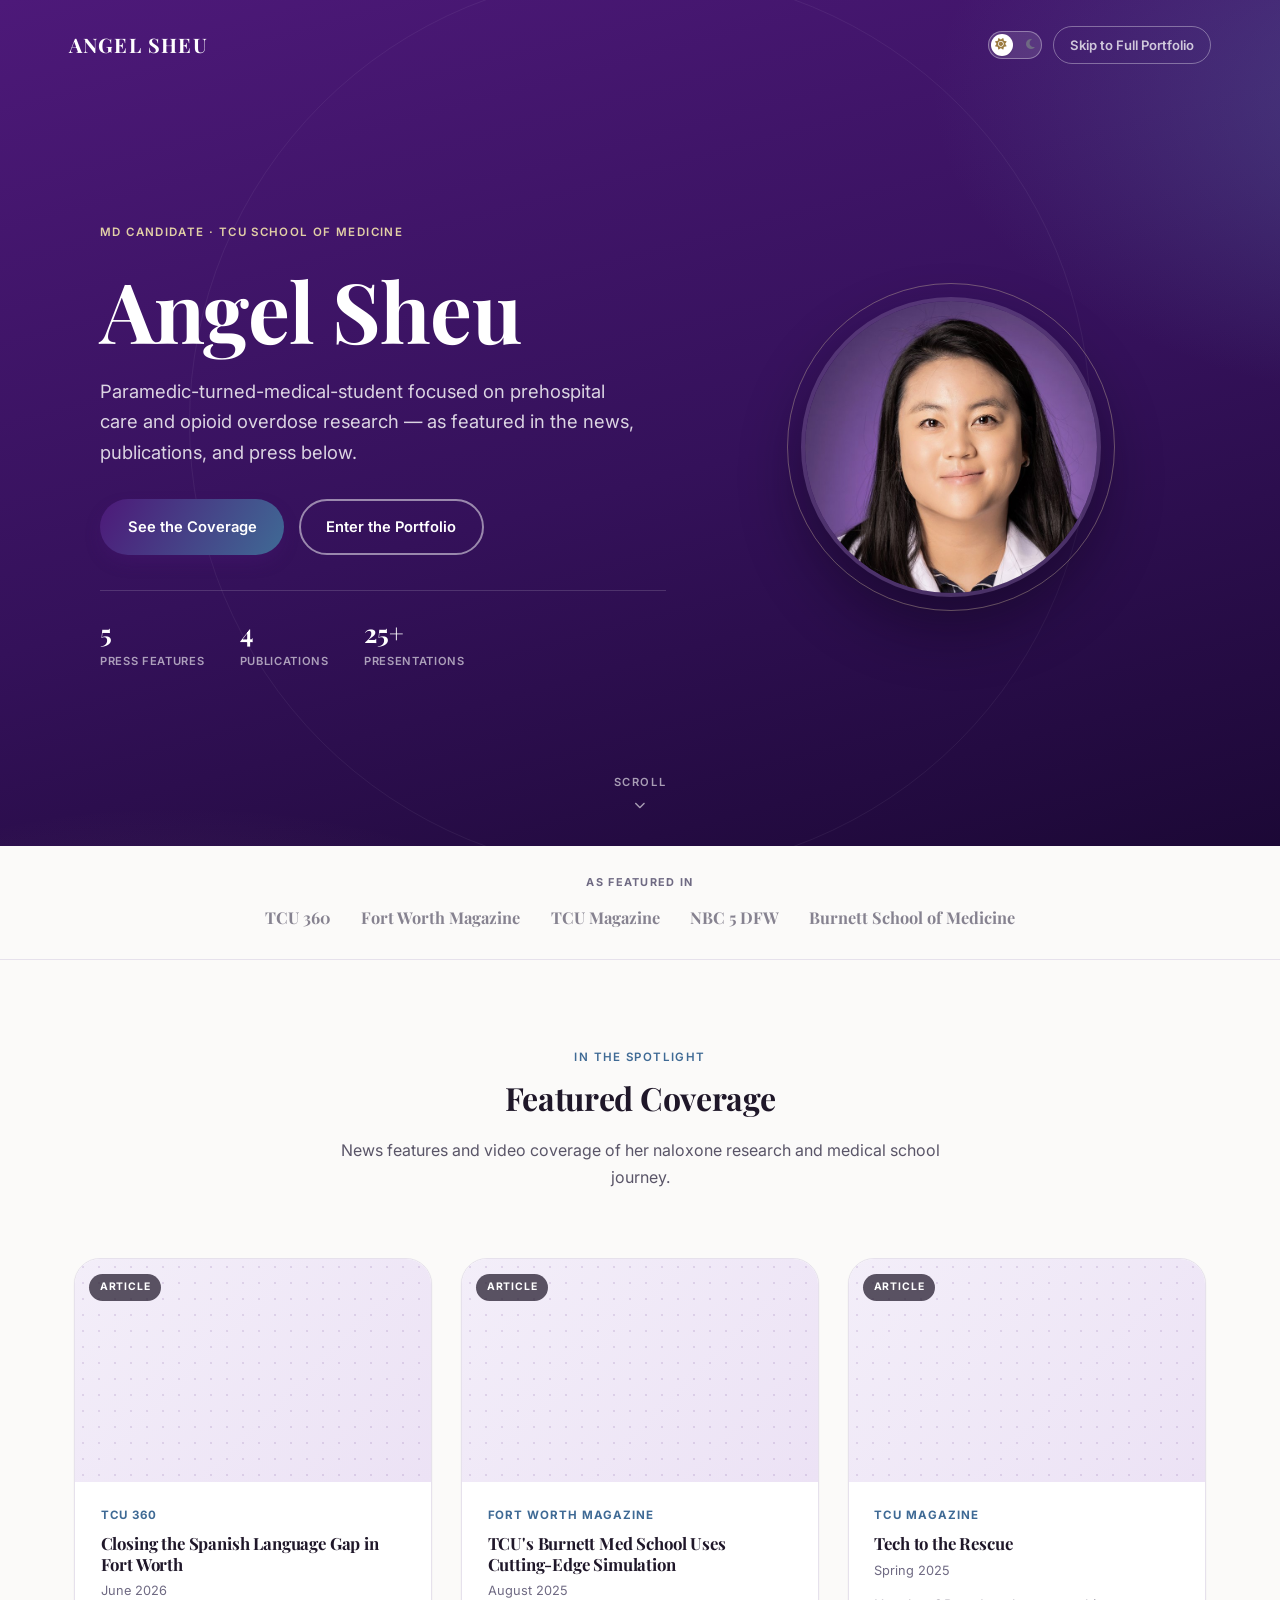
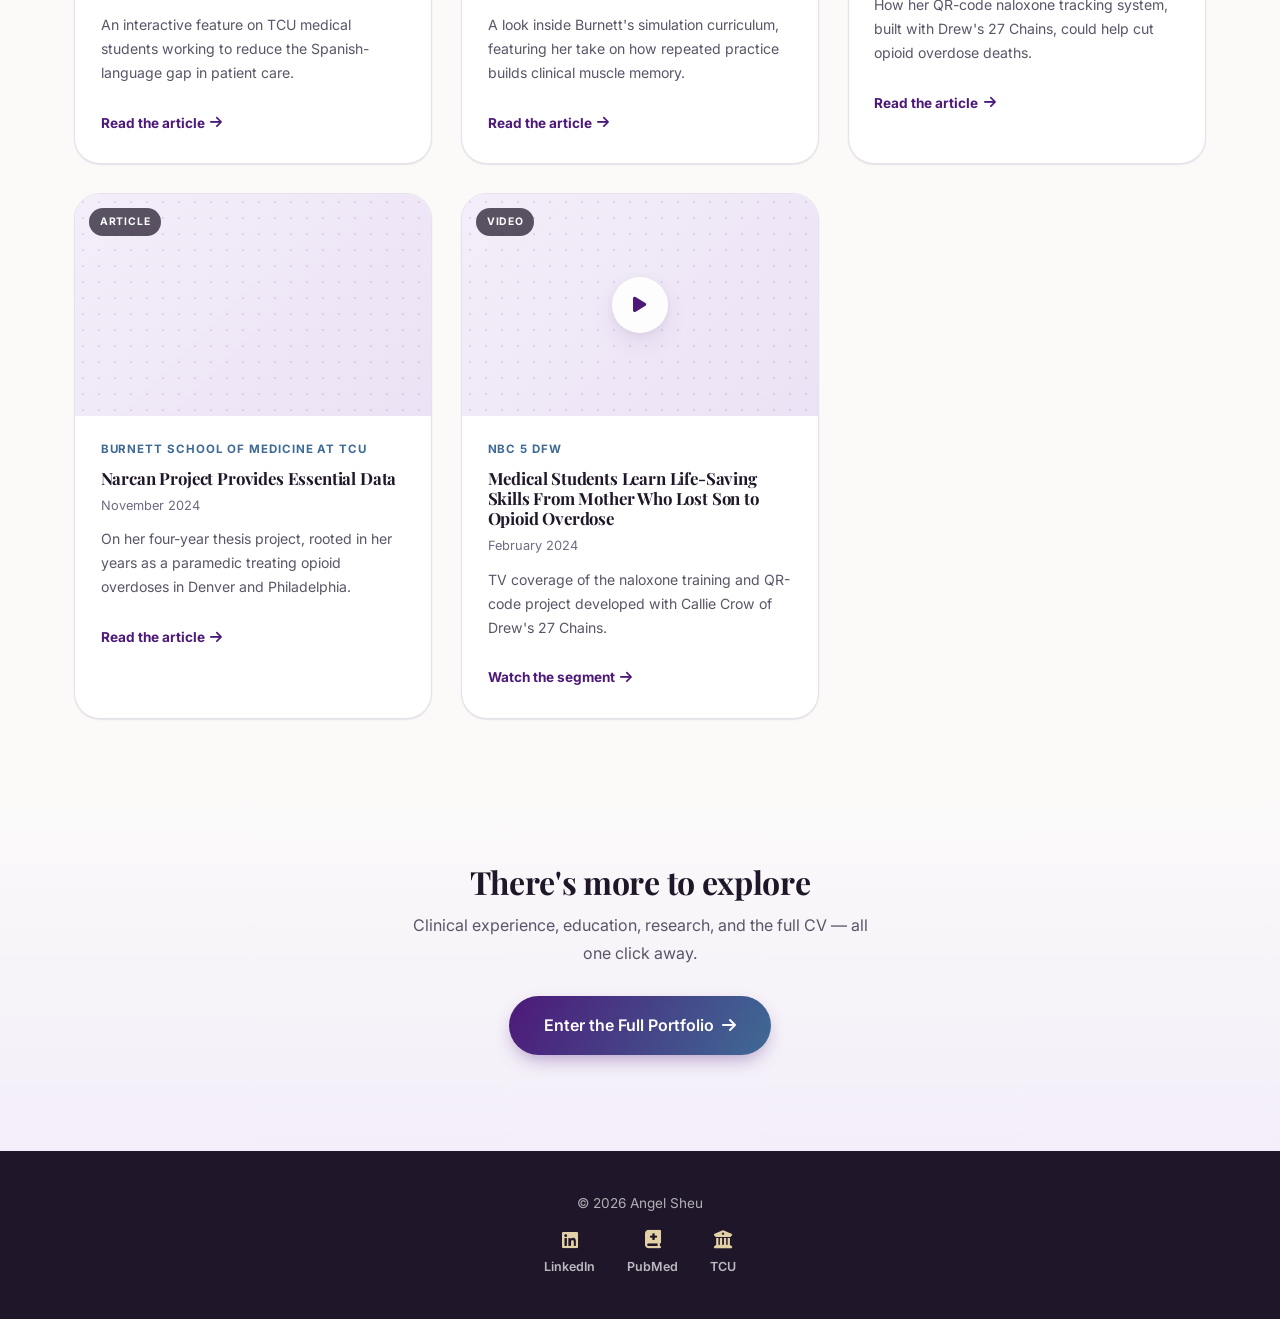
==== commit aae4441a: """" ====
--- a/index.html
+++ b/index.html
@@ -23,7 +23,10 @@
     <!-- Minimal cinematic nav -->
     <div class="landing-nav">
         <a href="home.html" class="logo">ANGEL SHEU</a>
-        <a href="home.html" class="skip-link">Skip to Full Portfolio</a>
+        <div class="nav-actions">
+            <button type="button" class="theme-toggle" aria-label="Toggle dark mode"><i class="fas fa-sun"></i><i class="fas fa-moon"></i></button>
+            <a href="home.html" class="skip-link">Skip to Full Portfolio</a>
+        </div>
     </div>
 
     <!-- Hero -->
@@ -92,7 +95,7 @@
 
         <div class="media-grid">
             <div class="media-card">
-                <div class="media-thumb">
+                <div class="media-thumb" data-lightbox-img="https://tcu360.com/wp-content/uploads/2026/06/Screenshot-2026-06-20-at-6.27.52-PM.png" data-lightbox-title="Closing the Spanish Language Gap in Fort Worth" data-lightbox-outlet="TCU 360" data-lightbox-link="https://tcu360.com/2026/06/20/closing-the-spanish-language-gap-in-fort-worth/">
                     <span class="media-type-badge">Article</span>
                     <img src="https://tcu360.com/wp-content/uploads/2026/06/Screenshot-2026-06-20-at-6.27.52-PM.png" alt="Closing the Spanish Language Gap in Fort Worth — TCU 360" loading="lazy" onerror="this.remove()">
                 </div>
@@ -106,7 +109,7 @@
             </div>
 
             <div class="media-card">
-                <div class="media-thumb">
+                <div class="media-thumb" data-lightbox-img="https://fwtx.com/downloads/50717/download/TCU_Burnett_Class_6.jpg?cb=30518a03b00b001a417c0d29b2913635&w=1200" data-lightbox-title="TCU's Burnett Med School Uses Cutting-Edge Simulation" data-lightbox-outlet="Fort Worth Magazine" data-lightbox-link="https://fwtx.com/news/tcu-med-school-transforms-training/">
                     <span class="media-type-badge">Article</span>
                     <img src="https://fwtx.com/downloads/50717/download/TCU_Burnett_Class_6.jpg?cb=30518a03b00b001a417c0d29b2913635&w=1200" alt="TCU Burnett Med School simulation training — Fort Worth Magazine" loading="lazy" onerror="this.remove()">
                 </div>
@@ -120,7 +123,7 @@
             </div>
 
             <div class="media-card">
-                <div class="media-thumb">
+                <div class="media-thumb" data-lightbox-img="https://magazine.tcu.edu/wp-content/uploads/2025/02/Narcan-08-scaled-e1740242706572.jpg" data-lightbox-title="Tech to the Rescue" data-lightbox-outlet="TCU Magazine" data-lightbox-link="https://magazine.tcu.edu/spring-2025/naloxone-qr-code-medical-technology/">
                     <span class="media-type-badge">Article</span>
                     <img src="https://magazine.tcu.edu/wp-content/uploads/2025/02/Narcan-08-scaled-e1740242706572.jpg" alt="Angel Sheu holding naloxone boxes — TCU Magazine" loading="lazy" onerror="this.remove()">
                 </div>
@@ -134,7 +137,7 @@
             </div>
 
             <div class="media-card">
-                <div class="media-thumb">
+                <div class="media-thumb" data-lightbox-img="https://mdschool.tcu.edu/wp-content/uploads/2024/11/Student-with-Narcan-on-desk-scaled.jpg" data-lightbox-title="Narcan Project Provides Essential Data" data-lightbox-outlet="Burnett School of Medicine at TCU" data-lightbox-link="https://mdschool.tcu.edu/news-item/burnett-school-of-medicine-students-narcan-project-provides-essential-data/">
                     <span class="media-type-badge">Article</span>
                     <img src="https://mdschool.tcu.edu/wp-content/uploads/2024/11/Student-with-Narcan-on-desk-scaled.jpg" alt="Student with Narcan on desk — Burnett School of Medicine at TCU" loading="lazy" onerror="this.remove()">
                 </div>
@@ -148,7 +151,7 @@
             </div>
 
             <div class="media-card">
-                <div class="media-thumb">
+                <div class="media-thumb" data-lightbox-img="https://media.nbcdfw.com/2024/02/n10pr-p-narcan-mom-bca_KXAS3XAZ_2024-02-08-21-31-24.jpg?quality=85&strip=all&resize=1200%2C675" data-lightbox-title="Medical Students Learn Life-Saving Skills From Mother Who Lost Son to Opioid Overdose" data-lightbox-outlet="NBC 5 DFW" data-lightbox-link="https://www.nbcdfw.com/news/health/fort-worth-medical-students-learn-life-saving-skills-from-mother-who-lost-son-to-opioid-overdose/3457646/">
                     <span class="media-type-badge">Video</span>
                     <img src="https://media.nbcdfw.com/2024/02/n10pr-p-narcan-mom-bca_KXAS3XAZ_2024-02-08-21-31-24.jpg?quality=85&strip=all&resize=1200%2C675" alt="Naloxone training segment — NBC 5 DFW" loading="lazy" onerror="this.remove()">
                     <div class="play-btn"><i class="fas fa-play"></i></div>
--- a/style.css
+++ b/style.css
@@ -41,6 +41,76 @@
   --ease: cubic-bezier(0.4, 0, 0.2, 1);
 }
 
+/* ---------- Dark mode ---------- */
+[data-theme="dark"] {
+  --purple: #9c68cf;
+  --purple-deep: #6b3399;
+  --purple-pale: #2f2340;
+  --purple-pale-2: #3a2b4d;
+  --blue: #7fa8ce;
+  --blue-deep: #5f8ab5;
+  --buff: #e8d9b5;
+  --buff-deep: #c9a75f;
+
+  --ink: #f2eff7;
+  --slate: #beb7cc;
+  --slate-light: #8f87a3;
+  --line: #392f47;
+  --paper: #15111c;
+  --white: #211a2b;
+
+  --shadow-sm: 0 1px 2px rgba(0, 0, 0, 0.35), 0 1px 1px rgba(0, 0, 0, 0.2);
+  --shadow-md: 0 10px 30px -8px rgba(0, 0, 0, 0.55), 0 2px 8px rgba(0, 0, 0, 0.3);
+  --shadow-lg: 0 24px 48px -12px rgba(0, 0, 0, 0.65), 0 4px 12px rgba(0, 0, 0, 0.35);
+}
+[data-theme="dark"] .primary-btn,
+[data-theme="dark"] .download-btn,
+[data-theme="dark"] button[type="submit"] {
+  font-weight: 700;
+  text-shadow: 0 1px 2px rgba(0, 0, 0, 0.35);
+}
+[data-theme="dark"] img:not(.profile-img):not(.media-thumb img) { opacity: 0.92; }
+
+.theme-toggle {
+  position: relative;
+  display: flex;
+  align-items: center;
+  justify-content: space-between;
+  width: 54px;
+  height: 28px;
+  padding: 0 6px;
+  border-radius: 999px;
+  border: 1px solid var(--line);
+  background: var(--purple-pale);
+  color: var(--slate);
+  cursor: pointer;
+  transition: border-color 0.2s var(--ease), background 0.2s var(--ease);
+}
+.theme-toggle:hover { border-color: var(--purple); }
+.theme-toggle:focus-visible { outline: 2px solid var(--blue); outline-offset: 2px; }
+.theme-toggle i {
+  position: relative;
+  z-index: 1;
+  font-size: 0.72rem;
+  transition: color 0.2s var(--ease);
+}
+.theme-toggle .fa-sun { color: var(--buff-deep); }
+.theme-toggle .fa-moon { color: var(--slate-light); }
+.theme-toggle::before {
+  content: "";
+  position: absolute;
+  top: 2px; left: 2px;
+  width: 22px;
+  height: 22px;
+  border-radius: 50%;
+  background: var(--white);
+  box-shadow: var(--shadow-sm);
+  transition: transform 0.25s var(--ease);
+}
+[data-theme="dark"] .theme-toggle::before { transform: translateX(26px); }
+[data-theme="dark"] .theme-toggle .fa-sun { color: var(--slate-light); }
+[data-theme="dark"] .theme-toggle .fa-moon { color: var(--buff); }
+
 /* ---------- Reset & Base ---------- */
 * { box-sizing: border-box; }
 
@@ -57,6 +127,10 @@
   line-height: 1.7;
   -webkit-font-smoothing: antialiased;
   text-rendering: optimizeLegibility;
+  transition: background-color 0.3s var(--ease), color 0.3s var(--ease);
+}
+body, .card, .nav-container, header, footer {
+  transition: background-color 0.3s var(--ease), color 0.3s var(--ease), border-color 0.3s var(--ease);
 }
 
 h1, h2, h3, h4 {
@@ -172,6 +246,7 @@
 }
 
 .nav-brand { display: flex; align-items: center; gap: 1rem; }
+.nav-actions { display: flex; align-items: center; gap: 0.7rem; }
 
 .landing-link {
   display: inline-flex;
@@ -802,6 +877,47 @@
 }
 
 /* ---------- Stat detail modal ---------- */
+/* ---------- Reading progress + back to top ---------- */
+.reading-progress {
+  position: fixed;
+  top: 0; left: 0;
+  height: 3px;
+  width: 0%;
+  background: linear-gradient(90deg, var(--purple), var(--blue));
+  z-index: 3500;
+  transition: width 0.1s linear;
+}
+
+.back-to-top {
+  position: fixed;
+  bottom: 1.7rem;
+  right: 1.7rem;
+  width: 46px;
+  height: 46px;
+  border-radius: 50%;
+  border: none;
+  background: linear-gradient(135deg, var(--purple), var(--blue-deep));
+  color: var(--white);
+  display: flex;
+  align-items: center;
+  justify-content: center;
+  font-size: 1.05rem;
+  box-shadow: var(--shadow-md);
+  cursor: pointer;
+  z-index: 1500;
+  opacity: 0;
+  visibility: hidden;
+  transform: translateY(10px);
+  transition: opacity 0.25s var(--ease), transform 0.25s var(--ease), visibility 0.25s;
+}
+.back-to-top.visible { opacity: 1; visibility: visible; transform: translateY(0); }
+.back-to-top:hover { transform: translateY(-3px); }
+.back-to-top:focus-visible { outline: 2px solid var(--blue); outline-offset: 3px; }
+
+@media (max-width: 640px) {
+  .back-to-top { bottom: 1.2rem; right: 1.2rem; width: 42px; height: 42px; }
+}
+
 .stat-modal-overlay {
   position: fixed;
   inset: 0;
@@ -869,6 +985,71 @@
 .stat-modal-list .modal-item-venue { display: block; font-size: 0.78rem; color: var(--purple); font-weight: 600; margin: 0.25rem 0 0.35rem; }
 .stat-modal-list p { font-size: 0.86rem; color: var(--slate); margin: 0; line-height: 1.5; }
 
+.copy-citation-btn {
+  display: inline-flex;
+  align-items: center;
+  gap: 0.4rem;
+  margin-top: 0.65rem;
+  padding: 0.32rem 0.85rem;
+  border-radius: 999px;
+  border: 1px solid var(--line);
+  background: var(--white);
+  color: var(--slate);
+  font-size: 0.76rem;
+  font-weight: 600;
+  cursor: pointer;
+  transition: border-color 0.2s var(--ease), color 0.2s var(--ease), background 0.2s var(--ease);
+}
+.copy-citation-btn:hover { border-color: var(--purple); color: var(--purple); background: var(--purple-pale); }
+.copy-citation-btn:focus-visible { outline: 2px solid var(--blue); outline-offset: 2px; }
+.copy-citation-btn.copied { border-color: var(--blue-deep); color: var(--white); background: var(--blue-deep); }
+
+/* ---------- Photo lightbox ---------- */
+.media-thumb[data-lightbox-img] { cursor: zoom-in; }
+.photo-lightbox-overlay {
+  position: fixed;
+  inset: 0;
+  background: rgba(10, 4, 20, 0.82);
+  z-index: 3600;
+  display: flex;
+  align-items: center;
+  justify-content: center;
+  padding: 1.8rem;
+}
+.photo-lightbox-overlay[hidden] { display: none; }
+.photo-lightbox {
+  position: relative;
+  max-width: 720px;
+  width: 100%;
+  max-height: 88vh;
+  overflow-y: auto;
+  background: var(--white);
+  border-radius: var(--radius-lg);
+  overflow: hidden;
+  box-shadow: var(--shadow-lg);
+  animation: fade-scale-in 0.25s var(--ease);
+}
+.photo-lightbox img { width: 100%; max-height: 55vh; object-fit: cover; display: block; }
+.photo-lightbox-content { padding: 1.5rem 1.8rem 1.8rem; }
+.photo-lightbox-content .media-outlet { display: block; margin-bottom: 0.4rem; }
+.photo-lightbox-content h3 { font-size: 1.15rem; margin-bottom: 0.9rem; }
+.photo-lightbox-close {
+  position: absolute;
+  top: 0.9rem; right: 0.9rem;
+  width: 36px; height: 36px;
+  display: flex; align-items: center; justify-content: center;
+  background: rgba(31, 23, 41, 0.6);
+  color: var(--white);
+  border: none;
+  border-radius: 50%;
+  font-size: 1.3rem;
+  line-height: 1;
+  cursor: pointer;
+  transition: background 0.2s var(--ease);
+}
+.photo-lightbox-close:hover { background: rgba(31, 23, 41, 0.85); }
+.photo-lightbox-close:focus-visible { outline: 2px solid var(--white); outline-offset: 2px; }
+
 @media (max-width: 640px) {
   .stat-modal { padding: 1.4rem 1.3rem 1.6rem; max-height: 85vh; }
   .stat-modal-header { top: -1.4rem; }
@@ -1278,6 +1459,12 @@
   transition: border-color 0.2s var(--ease), color 0.2s var(--ease);
 }
 .landing-nav .skip-link:hover { border-color: rgba(255, 255, 255, 0.8); color: var(--white) !important; }
+.landing-nav .theme-toggle {
+  background: rgba(255, 255, 255, 0.12);
+  border-color: rgba(255, 255, 255, 0.35);
+}
+.landing-nav .theme-toggle:hover { background: rgba(255, 255, 255, 0.2); border-color: rgba(255, 255, 255, 0.6); }
+.landing-nav .theme-toggle::before { background: var(--white); }
 
 .landing-hero {
   position: relative;
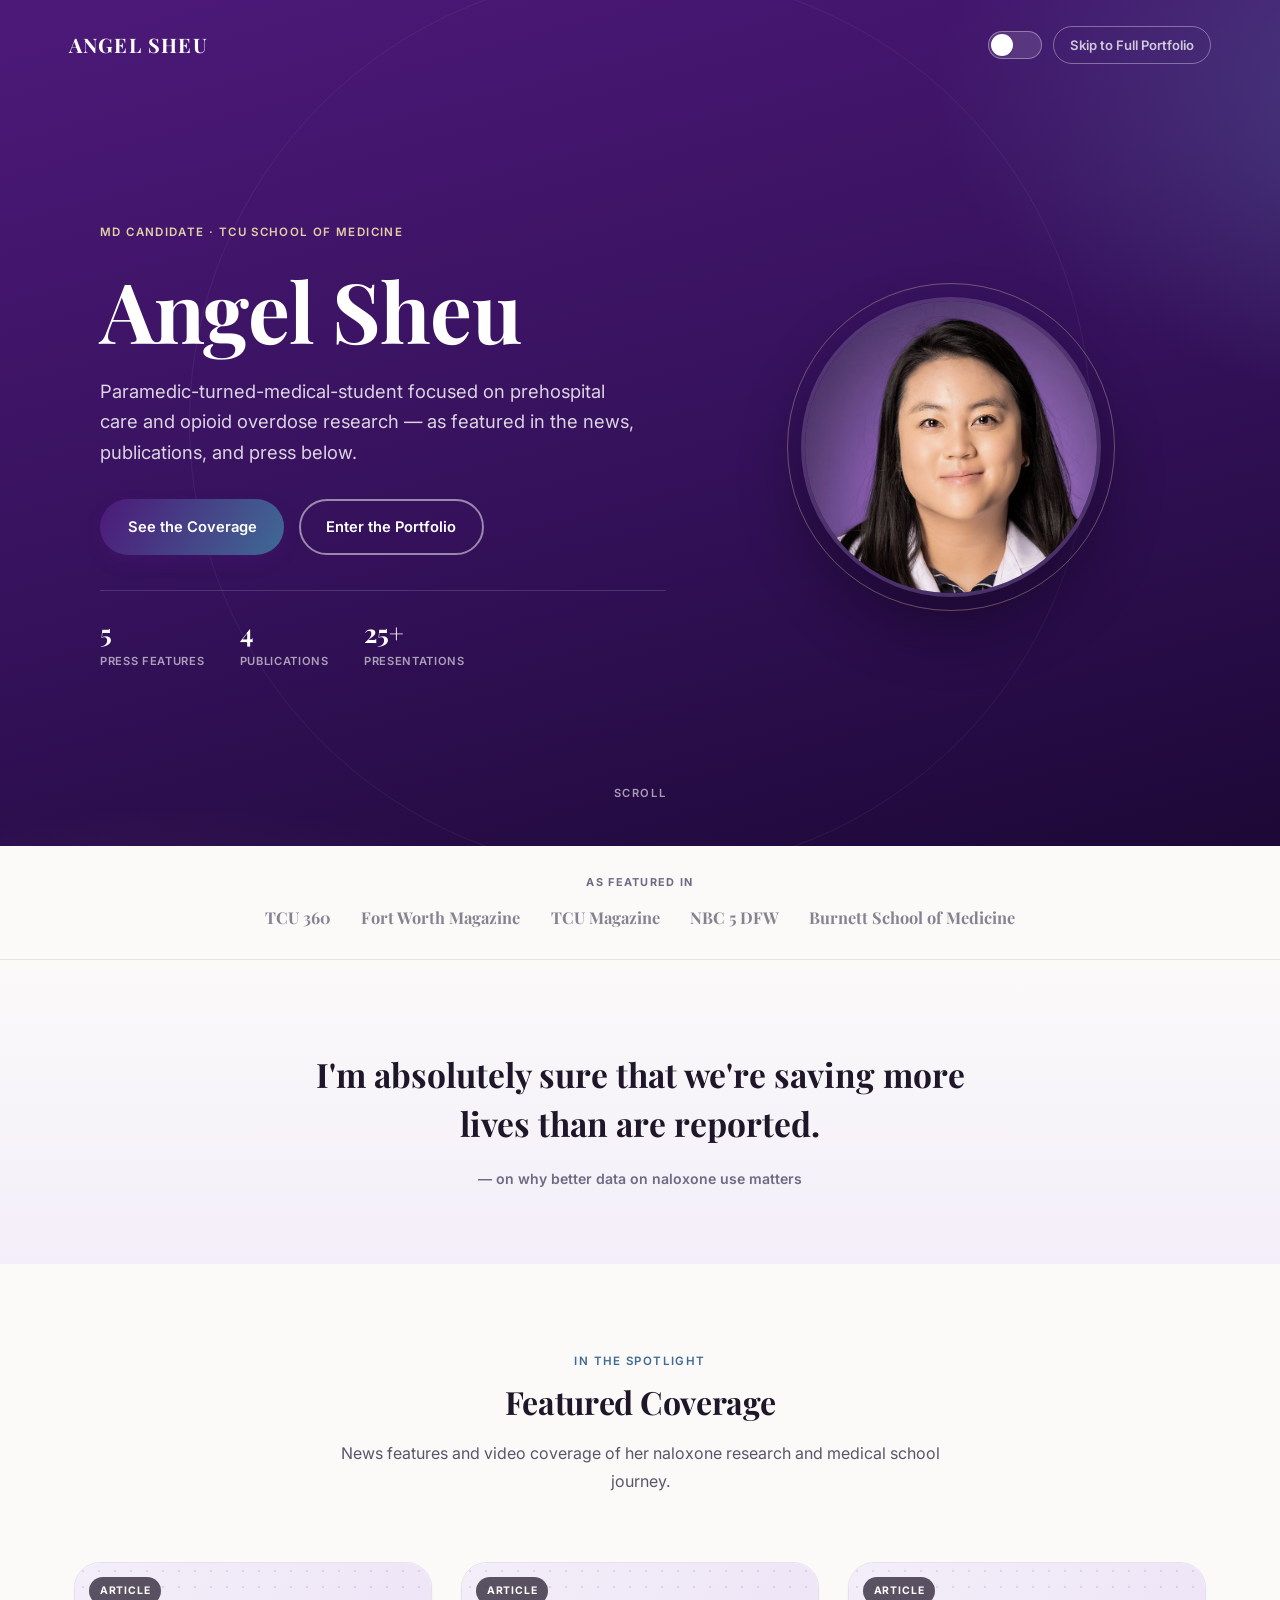
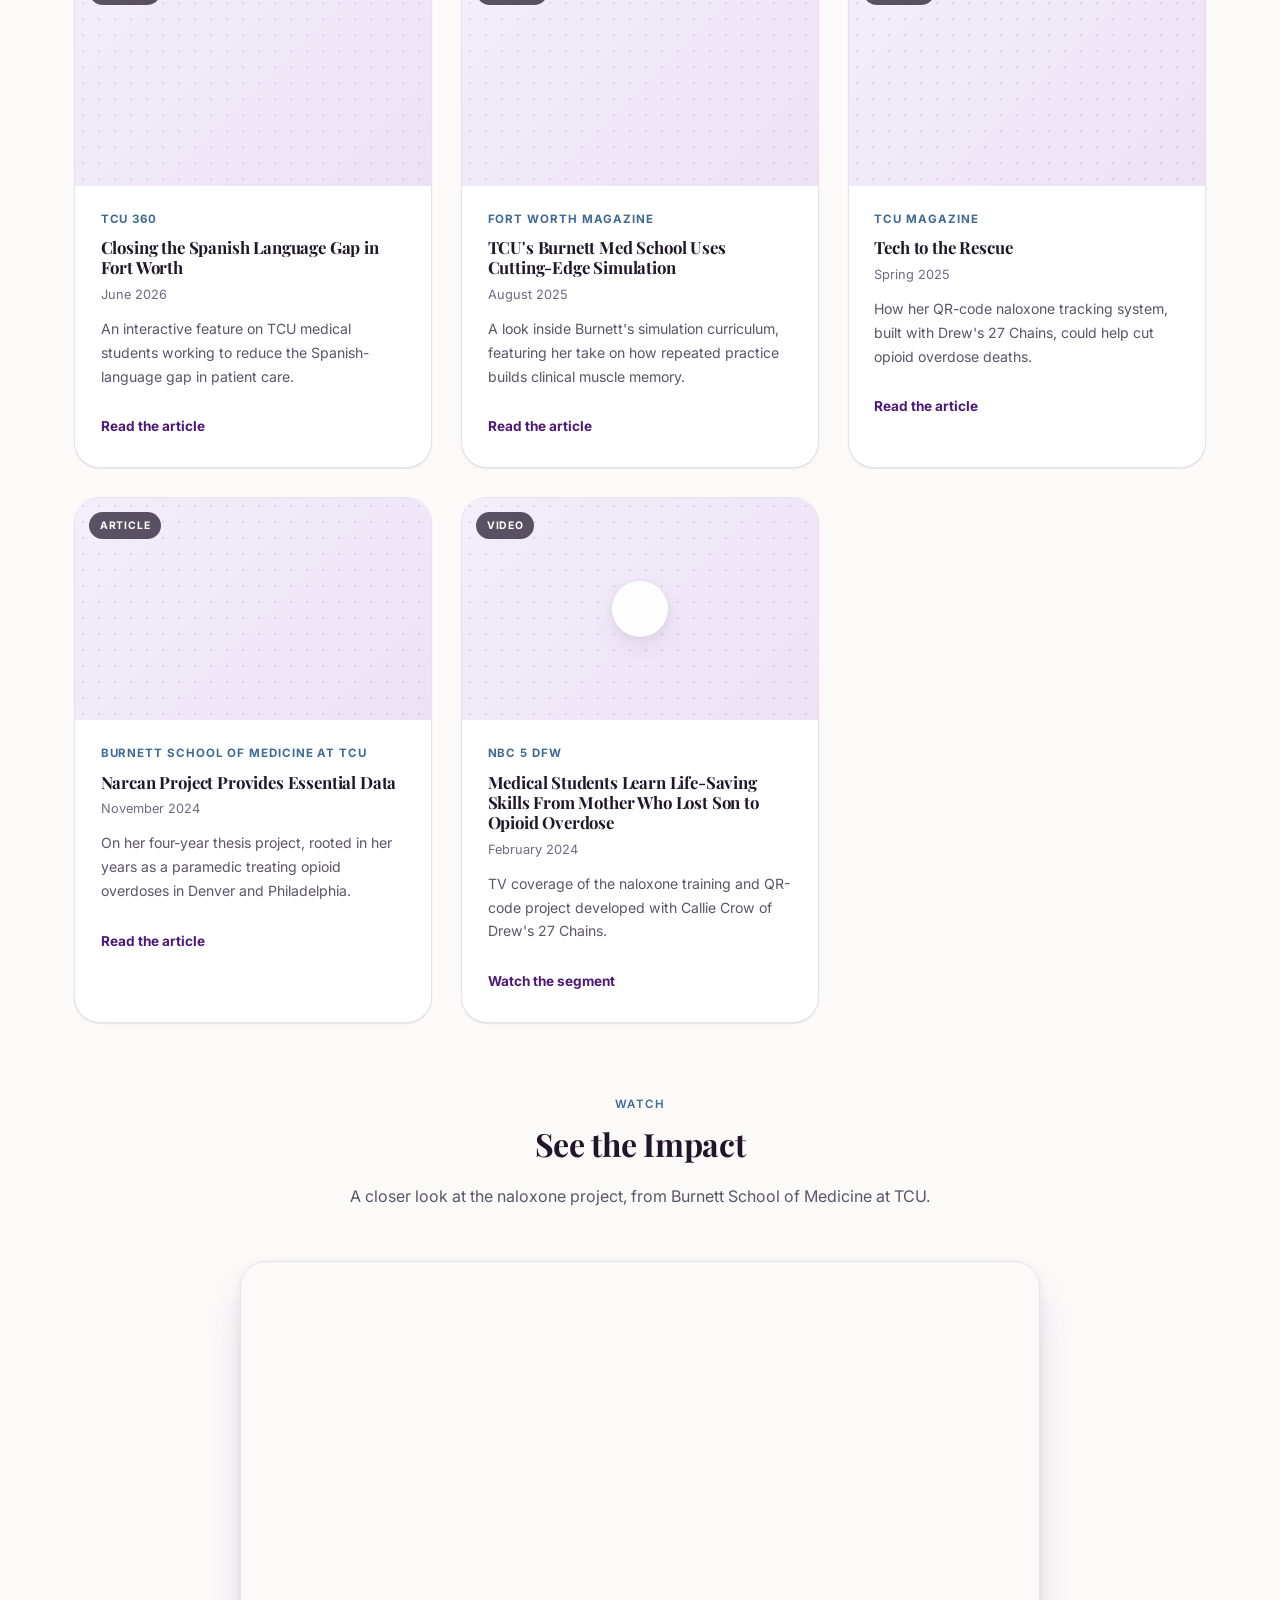
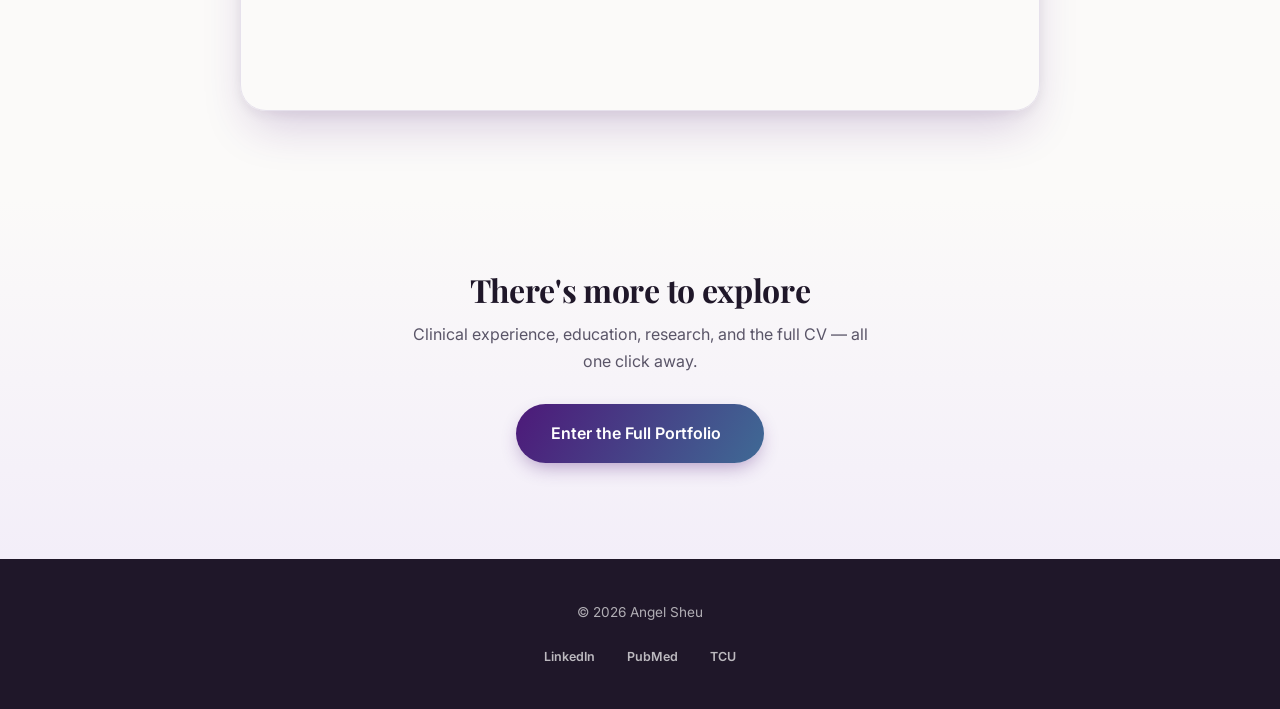
==== commit cdee17cd: "make themes clickable" ====
--- a/index.html
+++ b/index.html
@@ -13,9 +13,14 @@
     <meta property="og:description" content="Featured in the news. Trained for the clinic. Explore the full portfolio.">
     <meta property="og:image" content="images/Angel_Sheu_Headshot.jpg">
     <meta property="og:type" content="website">
+    <link rel="preconnect" href="https://fonts.googleapis.com">
+    <link rel="preconnect" href="https://fonts.gstatic.com" crossorigin>
     <link href="https://fonts.googleapis.com/css2?family=Inter:wght@400;500;600;700&family=Playfair+Display:wght@700&display=swap" rel="stylesheet">
-    <link rel="stylesheet" href="https://cdnjs.cloudflare.com/ajax/libs/font-awesome/6.4.0/css/all.min.css">
+    <link rel="stylesheet" href="https://cdnjs.cloudflare.com/ajax/libs/font-awesome/6.5.0/css/fontawesome.min.css">
+    <link rel="stylesheet" href="https://cdnjs.cloudflare.com/ajax/libs/font-awesome/6.5.0/css/solid.min.css">
+    <link rel="stylesheet" href="https://cdnjs.cloudflare.com/ajax/libs/font-awesome/6.5.0/css/brands.min.css">
     <link rel="stylesheet" href="style.css">
+    <link rel="preload" as="image" href="images/Angel_Sheu_Headshot.jpg">
 </head>
 <body>
 <a href="#main-content" class="skip-to-content">Skip to content</a>
@@ -61,7 +66,7 @@
             </div>
             <div class="landing-hero-photo">
                 <div class="landing-hero-photo-frame">
-                    <img src="images/Angel_Sheu_Headshot.jpg" alt="Angel Sheu">
+                    <img src="images/Angel_Sheu_Headshot.jpg" alt="Angel Sheu" width="700" height="856">
                 </div>
             </div>
         </div>
@@ -83,6 +88,15 @@
         </div>
     </div>
 
+    <!-- Pull Quote -->
+    <section class="landing-pullquote">
+        <div class="landing-pullquote-inner">
+            <i class="fas fa-quote-left"></i>
+            <p>I'm absolutely sure that we're saving more lives than are reported.</p>
+            <span class="landing-pullquote-attribution">— on why better data on naloxone use matters</span>
+        </div>
+    </section>
+
     <!-- Featured Press / Media -->
     <section id="featured" class="media-section">
         <div class="media-section-header">
@@ -164,6 +178,24 @@
                     <a href="https://www.nbcdfw.com/news/health/fort-worth-medical-students-learn-life-saving-skills-from-mother-who-lost-son-to-opioid-overdose/3457646/" target="_blank" class="media-link">Watch the segment <i class="fas fa-arrow-right"></i></a>
                 </div>
             </div>
+        </div>
+    </section>
+
+    <!-- Featured Video -->
+    <section class="media-section landing-video-section">
+        <div class="media-section-header">
+            <span class="eyebrow">Watch</span>
+            <h2>See the Impact</h2>
+            <p>A closer look at the naloxone project, from Burnett School of Medicine at TCU.</p>
+        </div>
+        <div class="landing-video-wrap">
+            <iframe
+                src="https://www.youtube.com/embed/760GcF4QrqU"
+                title="Burnett School of Medicine Student's Narcan Project"
+                allow="accelerometer; clipboard-write; encrypted-media; gyroscope; picture-in-picture"
+                loading="lazy"
+                allowfullscreen>
+            </iframe>
         </div>
     </section>
 
--- a/style.css
+++ b/style.css
@@ -1660,9 +1660,17 @@
   width: 100%;
   height: 100%;
   object-fit: cover;
+  filter: blur(14px);
+  transform: scale(1.06);
+  opacity: 0;
+  transition: filter 0.6s var(--ease), transform 0.6s var(--ease), opacity 0.5s var(--ease);
+}
+.media-thumb img.loaded {
+  filter: blur(0);
+  transform: scale(1);
+  opacity: 1;
 }
 .media-thumb .play-btn { position: relative; z-index: 1; }
-.media-thumb i.placeholder-icon { font-size: 2.2rem; color: var(--purple); opacity: 0.35; }
 .media-thumb .play-btn {
   width: 56px; height: 56px;
   border-radius: 50%;
@@ -1705,6 +1713,45 @@
   font-size: 0.85rem;
   font-weight: 700;
 }
+
+.landing-pullquote {
+  background: linear-gradient(180deg, var(--paper), var(--purple-pale));
+  padding: 4.5rem 1.5rem;
+  text-align: center;
+}
+.landing-pullquote-inner { max-width: 680px; margin: 0 auto; }
+.landing-pullquote i.fa-quote-left {
+  font-size: 1.8rem;
+  color: var(--purple);
+  opacity: 0.35;
+  margin-bottom: 1.1rem;
+  display: block;
+}
+.landing-pullquote p {
+  font-family: var(--font-display);
+  font-size: clamp(1.4rem, 1.15rem + 1.3vw, 2.1rem);
+  font-weight: 700;
+  color: var(--ink);
+  line-height: 1.45;
+  margin: 0 0 1.1rem;
+}
+.landing-pullquote-attribution {
+  font-size: 0.88rem;
+  font-weight: 600;
+  color: var(--slate-light);
+}
+
+.landing-video-section { padding-top: 0; }
+.landing-video-wrap {
+  max-width: 800px;
+  margin: 0 auto;
+  aspect-ratio: 16 / 9;
+  border-radius: var(--radius-lg);
+  overflow: hidden;
+  box-shadow: var(--shadow-lg);
+  border: 1px solid var(--line);
+}
+.landing-video-wrap iframe { width: 100%; height: 100%; border: 0; display: block; }
 
 .landing-cta-section {
   text-align: center;
@@ -1841,8 +1888,6 @@
 
 .media-thumb .play-btn { transition: transform 0.3s var(--ease); }
 .media-card:hover .play-btn { transform: scale(1.12); }
-.media-card:hover .placeholder-icon { transform: scale(1.08); }
-.media-thumb i.placeholder-icon { transition: transform 0.3s var(--ease); }
 
 /* ==========================================================================
    Animation & Micro-interactions
@@ -1934,10 +1979,9 @@
 .interest-icon { transition: transform 0.3s var(--ease); }
 .interest-item:hover .interest-icon { transform: scale(1.15) rotate(-6deg); }
 
-.media-thumb .placeholder-icon, .media-thumb .play-btn {
+.media-thumb .play-btn {
   transition: transform 0.35s var(--ease);
 }
-.media-card:hover .placeholder-icon { transform: scale(1.12); }
 .media-card:hover .play-btn { transform: scale(1.12); }
 
 .linkedin-card .profile-img, .about-image .profile-img {
